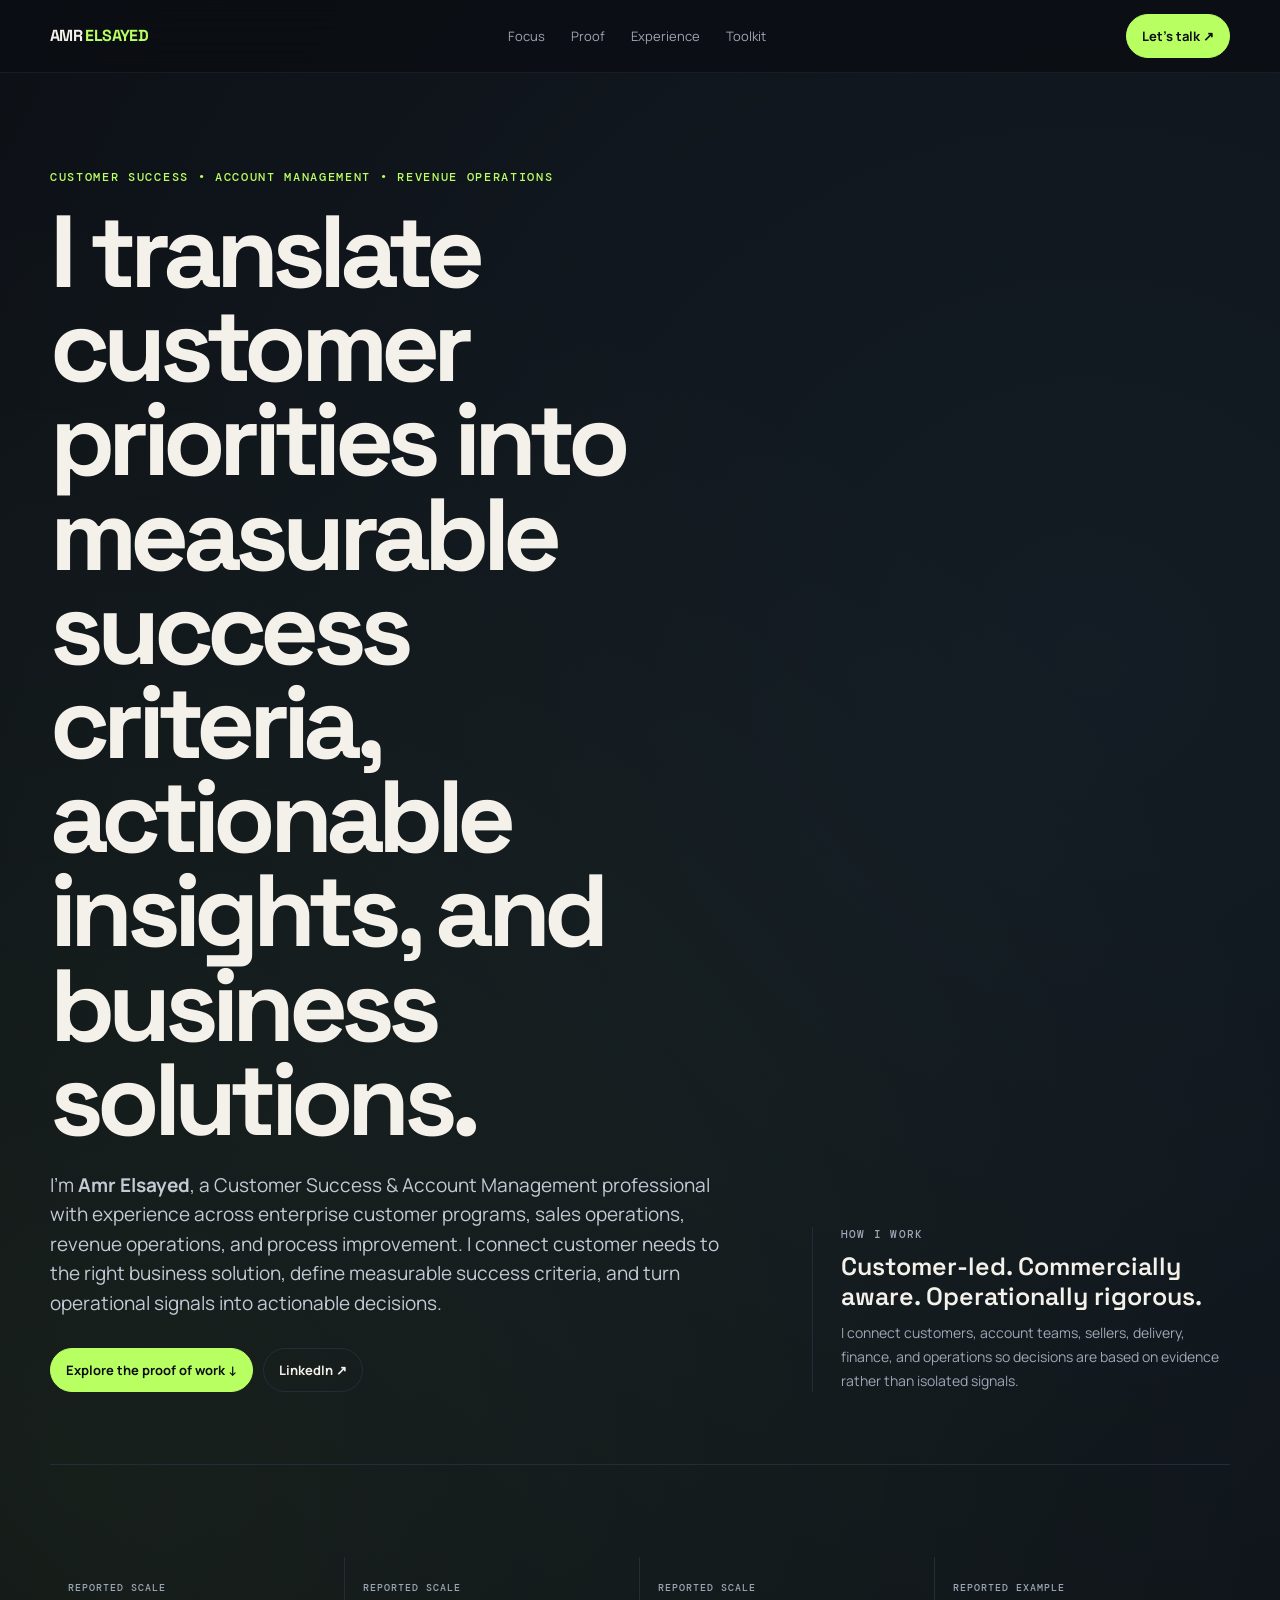
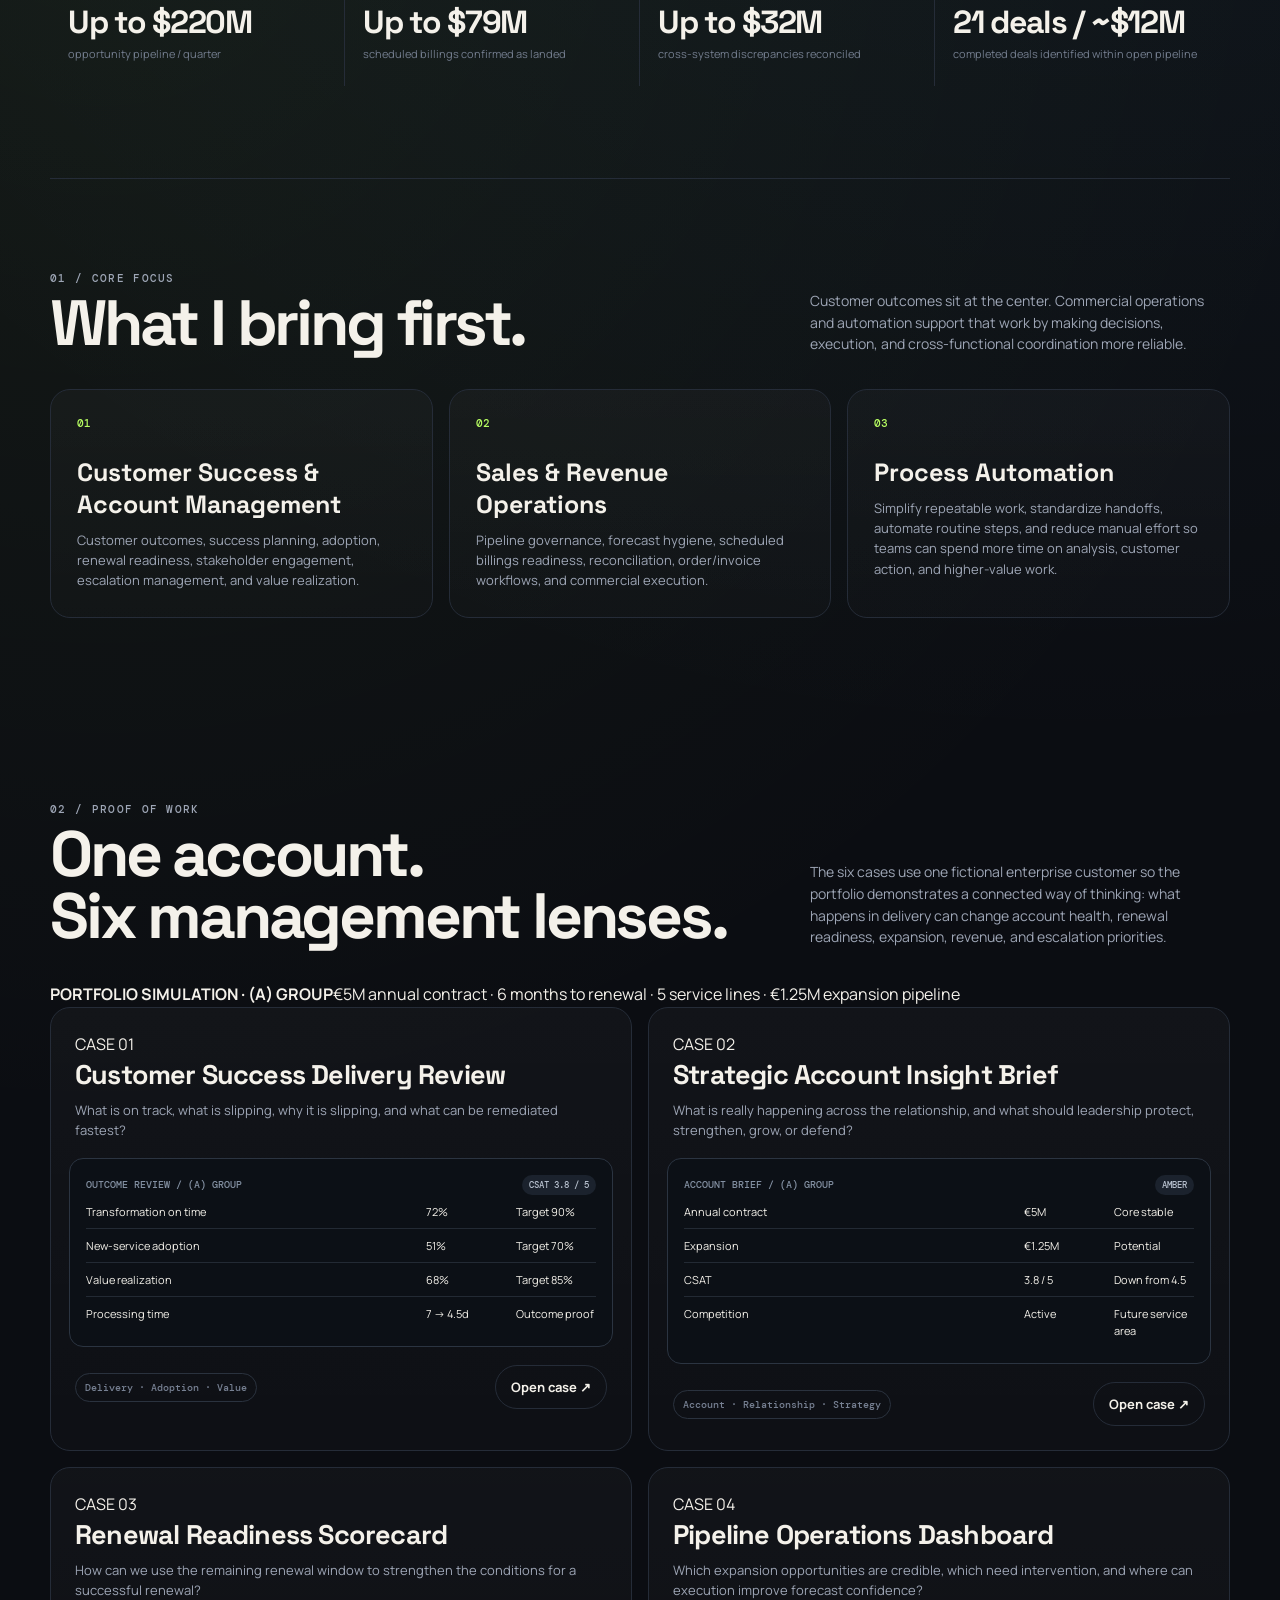
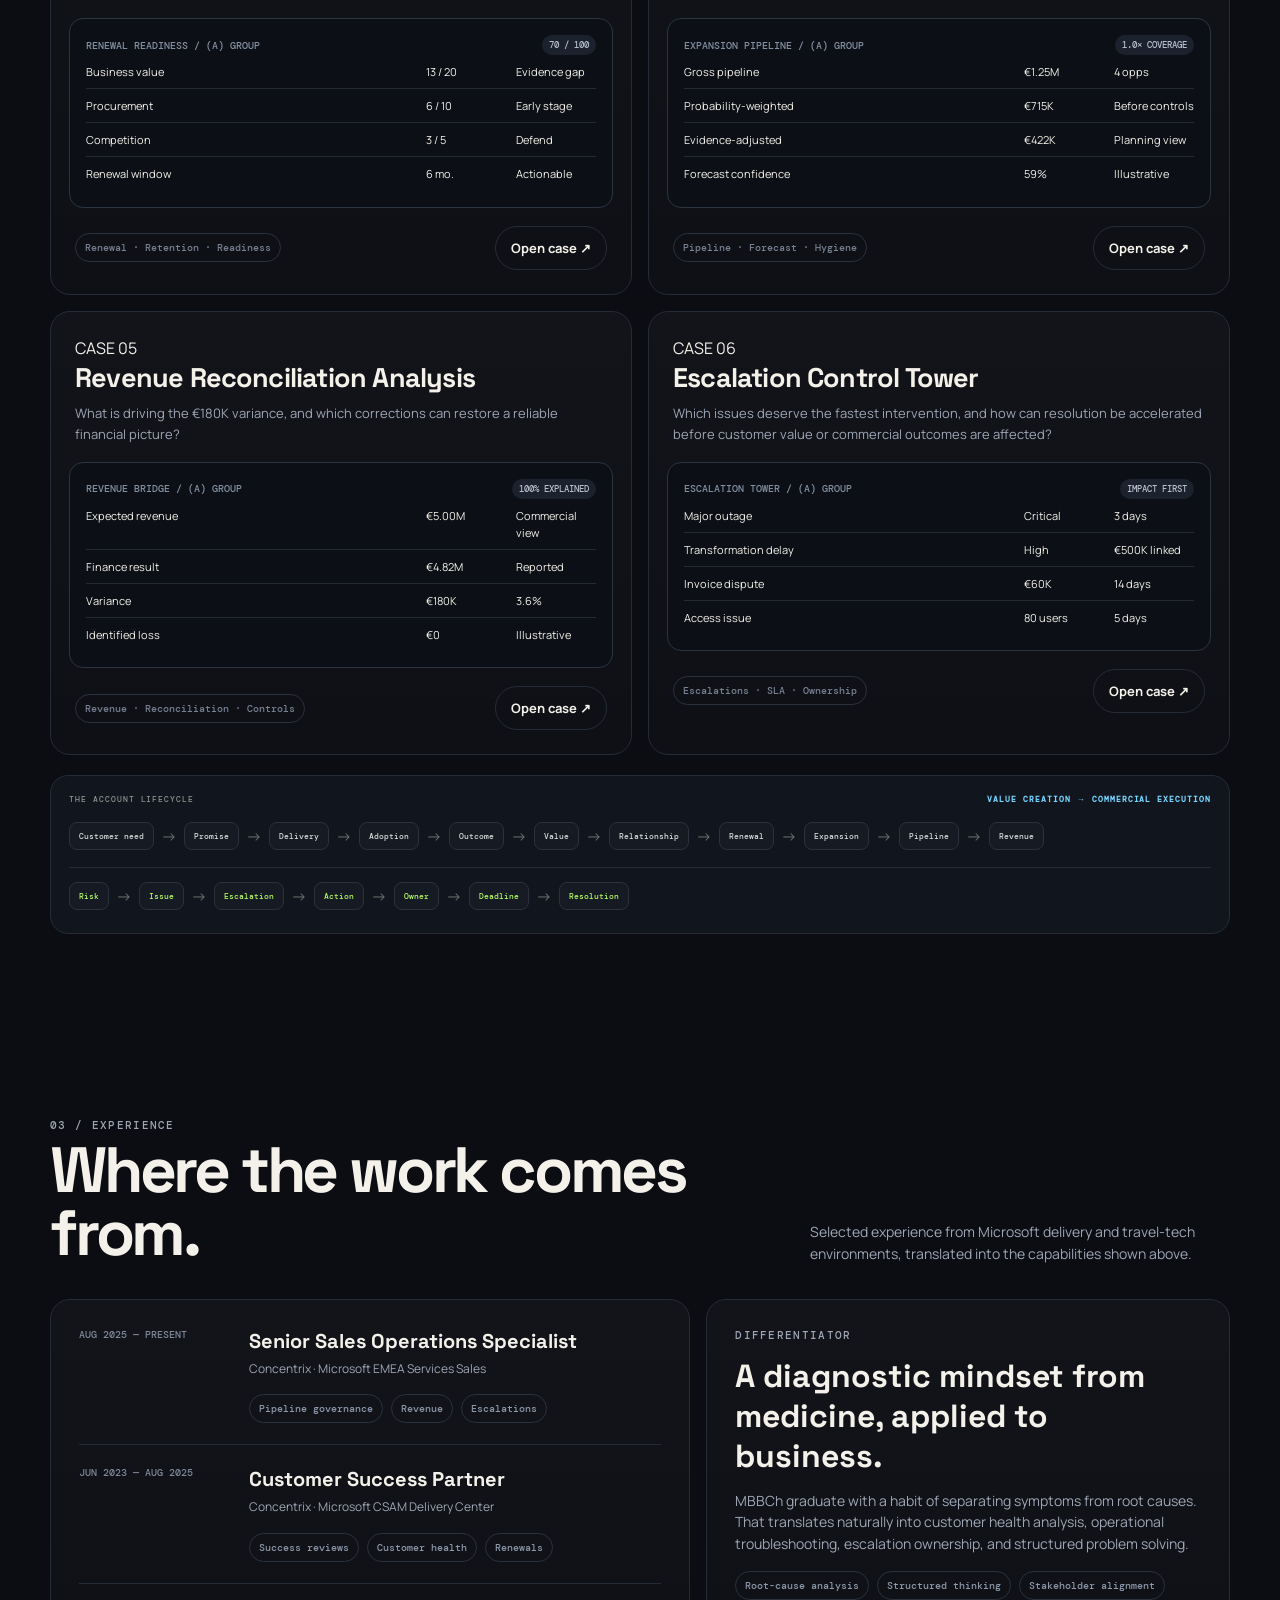
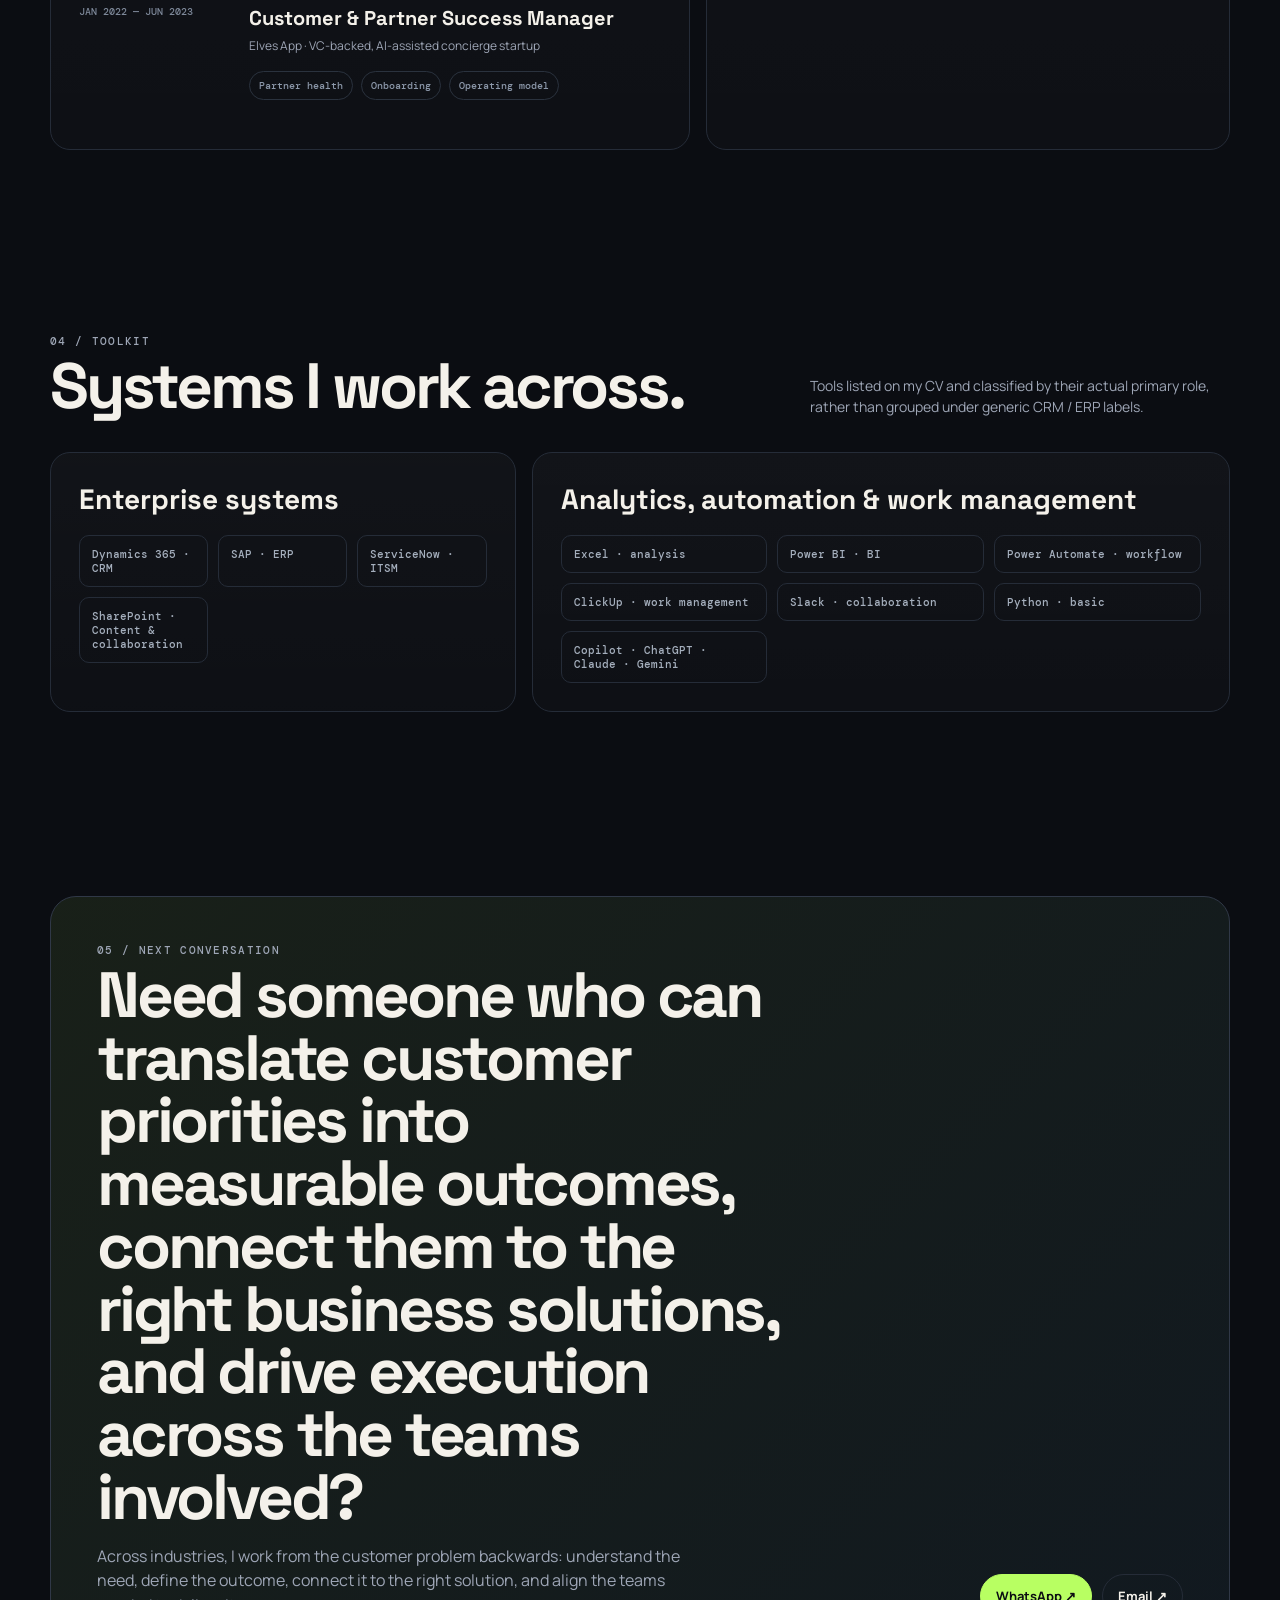
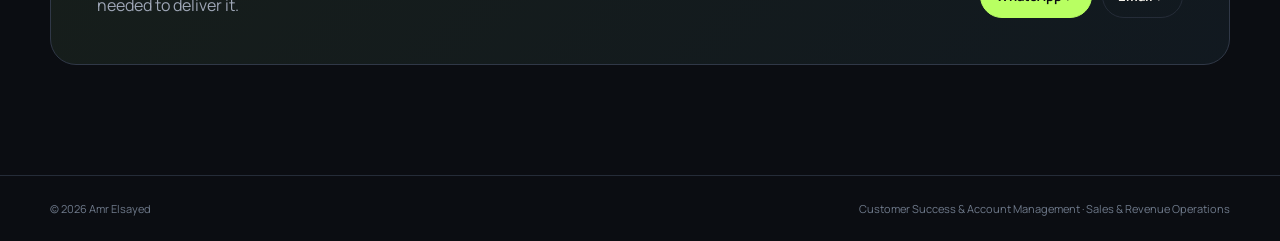
==== index.html @ ef0a161c "Refine portfolio positioning and closing copy" ====
<!doctype html>
<html lang="en">
<head>
<meta charset="utf-8">
<meta name="viewport" content="width=device-width,initial-scale=1">
<title>Amr Elsayed | Customer Success & Account Management</title>
<meta name="description" content="Amr Elsayed portfolio: Customer Success & Account Management, Sales & Revenue Operations, and Process Automation.">
<meta name="theme-color" content="#0b0d12">
<link rel="icon" href="data:image/svg+xml,%3Csvg xmlns='http://www.w3.org/2000/svg' viewBox='0 0 64 64'%3E%3Crect width='64' height='64' rx='16' fill='%230b0d12'/%3E%3Cpath d='M18 45V19h7l7 10 7-10h7v26h-7V30l-7 10-7-10v15z' fill='%23f4f1ea'/%3E%3C/svg%3E">
<link rel="preconnect" href="https://fonts.googleapis.com">
<link rel="preconnect" href="https://fonts.gstatic.com" crossorigin>
<link href="https://fonts.googleapis.com/css2?family=DM+Mono:wght@400;500&family=Manrope:wght@400;500;600;700;800&family=Space+Grotesk:wght@500;600;700&display=swap" rel="stylesheet">
<style>
:root{--bg:#0b0d12;--panel:#11151d;--panel2:#151a23;--ink:#f4f1ea;--muted:#9ea6b6;--line:#252c38;--accent:#b8ff62;--accent2:#75d6ff;--warm:#ffd18a;--max:1180px}
*{box-sizing:border-box}
html{scroll-behavior:smooth}
body{margin:0;background:radial-gradient(circle at 85% 10%,rgba(117,214,255,.08),transparent 28%),radial-gradient(circle at 8% 22%,rgba(184,255,98,.06),transparent 24%),var(--bg);color:var(--ink);font-family:Manrope,Arial,sans-serif;line-height:1.55}
a{color:inherit;text-decoration:none}
.container{width:min(calc(100% - 40px),var(--max));margin:auto}
.nav{position:sticky;top:0;z-index:50;background:rgba(11,13,18,.78);backdrop-filter:blur(18px);border-bottom:1px solid rgba(255,255,255,.06)}
.navin{height:72px;display:flex;align-items:center;justify-content:space-between}
.brand{font-family:"Space Grotesk";font-weight:700;letter-spacing:-.04em}
.brand span{color:var(--accent)}
.navlinks{display:flex;gap:26px;font-size:13px;color:var(--muted)}
.navlinks a:hover{color:var(--ink)}
.btn{display:inline-flex;align-items:center;gap:8px;border:1px solid var(--line);padding:11px 15px;border-radius:999px;font-size:13px;font-weight:700;transition:.2s}
.btn:hover{transform:translateY(-1px);border-color:#3c4656}
.btn.primary{background:var(--accent);color:#0b0d12;border-color:var(--accent)}
.hero{padding:96px 0 72px;display:grid;grid-template-columns:1.25fr .75fr;gap:64px;align-items:end}
.kicker{font:500 12px "DM Mono";text-transform:uppercase;letter-spacing:.14em;color:var(--accent);margin-bottom:20px}
h1{font:700 clamp(56px,8vw,104px)/.92 "Space Grotesk";letter-spacing:-.065em;margin:0 0 24px;max-width:880px}
.hero p{font-size:19px;color:#c4cad5;max-width:770px;margin:0 0 30px}
.hero-side{border-left:1px solid var(--line);padding-left:28px}
.hero-side .mini{font:500 11px "DM Mono";color:var(--muted);text-transform:uppercase;letter-spacing:.12em}
.hero-side h3{font:600 25px/1.2 "Space Grotesk";margin:10px 0 10px}
.hero-side p{font-size:14px;line-height:1.7;color:var(--muted);margin:0}
.actions{display:flex;gap:10px;flex-wrap:wrap}
.metrics{display:grid;grid-template-columns:repeat(4,1fr);border-top:1px solid var(--line);border-bottom:1px solid var(--line)}
.metric{padding:24px 18px;border-right:1px solid var(--line)}
.metric:last-child{border-right:0}
.metric .label{font:500 10px "DM Mono";color:var(--muted);text-transform:uppercase;letter-spacing:.1em}
.metric .value{font:700 32px "Space Grotesk";margin:8px 0 3px;letter-spacing:-.04em}
.metric .note{font-size:11px;color:#737d8e}
section{padding:92px 0}
.section-head{display:flex;justify-content:space-between;gap:30px;align-items:end;margin-bottom:34px}
.eyebrow{font:500 11px "DM Mono";text-transform:uppercase;letter-spacing:.12em;color:var(--muted)}
h2{font:700 clamp(38px,5vw,64px)/.98 "Space Grotesk";letter-spacing:-.05em;margin:7px 0 0}
.section-copy{max-width:420px;color:var(--muted);font-size:14px}
.focus{display:grid;grid-template-columns:repeat(3,1fr);gap:16px}
.focus-card,.work-card,.experience-card,.about-card{background:linear-gradient(180deg,rgba(255,255,255,.028),rgba(255,255,255,.012));border:1px solid var(--line);border-radius:20px}
.focus-card{padding:26px;min-height:220px}
.num{font:500 11px "DM Mono";color:var(--accent)}
.focus-card h3{font:700 25px "Space Grotesk";margin:26px 0 10px}
.focus-card p{font-size:13px;color:var(--muted);margin:0}
.focus-card strong{color:var(--ink)}
.work-grid{display:grid;grid-template-columns:repeat(2,1fr);gap:16px}
.work-card{padding:0;overflow:hidden}
.work-top{padding:24px 24px 18px;display:flex;justify-content:space-between;gap:20px}
.sample{font:500 10px "DM Mono";padding:7px 8px;border:1px solid rgba(184,255,98,.34);color:var(--accent);border-radius:999px;white-space:nowrap}
.work-card h3{font:700 27px "Space Grotesk";margin:0 0 8px;letter-spacing:-.03em}
.work-card p{font-size:13px;color:var(--muted);margin:0}
.mock{margin:0 18px 18px;border:1px solid #2b3441;border-radius:14px;background:#0c1016;padding:16px;min-height:175px}
.mockhead{display:flex;justify-content:space-between;align-items:center;font:500 10px "DM Mono";color:#8390a2;text-transform:uppercase}
.bars{display:flex;align-items:end;height:85px;gap:7px;margin-top:18px}
.bar{flex:1;background:linear-gradient(180deg,var(--accent2),rgba(117,214,255,.15));border-radius:4px 4px 0 0}
.row{display:grid;grid-template-columns:1fr 80px 80px;gap:10px;padding:8px 0;border-bottom:1px solid #232a34;font-size:11px}
.row:last-child{border-bottom:0}
.pill{display:inline-flex;padding:4px 7px;border-radius:999px;background:#1b222d;color:#b7c0ce;font:500 9px "DM Mono"}
.health{display:grid;grid-template-columns:1fr 1fr;gap:12px;margin-top:15px}
.healthbox{border:1px solid #252e39;border-radius:10px;padding:10px}
.healthbox .big{font:700 24px "Space Grotesk";margin-top:4px}
.work-foot{display:flex;justify-content:space-between;align-items:center;padding:0 24px 24px}
.work-foot .tag{font:500 10px "DM Mono";color:#778193}
.more{font-size:12px;font-weight:700;color:var(--ink)}
.experience{display:grid;grid-template-columns:1.1fr .9fr;gap:16px}
.experience-card{padding:28px}
.role{display:grid;grid-template-columns:145px 1fr;gap:25px;padding:21px 0;border-top:1px solid var(--line)}
.role:first-child{border-top:0;padding-top:0}
.date{font:500 10px "DM Mono";color:#7e899a;text-transform:uppercase}
.role h3{font:700 20px "Space Grotesk";margin:0 0 6px}
.role p{font-size:12px;color:var(--muted);margin:0}
.tags{display:flex;flex-wrap:wrap;gap:8px;margin-top:16px}
.tag{font:500 10px "DM Mono";color:#8c98aa;border:1px solid #2a323e;border-radius:999px;padding:7px 9px}
.about{display:grid;grid-template-columns:.8fr 1.2fr;gap:16px}
.about-card{padding:28px}
.about-card h3{font:700 28px "Space Grotesk";margin:0 0 13px}
.about-card p{font-size:14px;color:var(--muted);margin:0}
.stack{display:grid;grid-template-columns:repeat(3,1fr);gap:10px;margin-top:18px}
.stack div{padding:11px 12px;border:1px solid var(--line);border-radius:10px;font:500 11px "DM Mono";color:#a5afbd}
.cta{padding:92px 0 110px}
.cta-box{border:1px solid #303847;border-radius:26px;padding:46px;background:linear-gradient(135deg,rgba(184,255,98,.08),rgba(117,214,255,.06));display:flex;justify-content:space-between;gap:30px;align-items:end}
.cta h2{max-width:700px}
.cta p{color:var(--muted);max-width:600px;margin:15px 0 0}
footer{border-top:1px solid var(--line);padding:24px 0;color:#6f7a8b;font-size:11px}
footer .container{display:flex;justify-content:space-between;gap:20px}
.modal{position:fixed;inset:0;background:rgba(5,7,10,.82);backdrop-filter:blur(12px);display:none;align-items:center;justify-content:center;padding:20px;z-index:100}
.modal.open{display:flex}
.modal-card{width:min(760px,100%);max-height:90vh;overflow:auto;background:#10141b;border:1px solid #303847;border-radius:24px;padding:28px}
.modal-close{float:right;border:0;background:transparent;color:var(--muted);font-size:24px;cursor:pointer}
.modal h3{font:700 34px "Space Grotesk";margin:8px 0}
.modal .muted{color:var(--muted);font-size:13px}
.modal .grid{display:grid;grid-template-columns:repeat(2,1fr);gap:12px;margin-top:20px}
.modal .box{border:1px solid var(--line);border-radius:12px;padding:14px}
@media(max-width:900px){.hero,.experience,.about{grid-template-columns:1fr}.hero{padding-top:70px}.metrics{grid-template-columns:repeat(2,1fr)}.metric:nth-child(2){border-right:0}.focus{grid-template-columns:1fr}.work-grid{grid-template-columns:1fr}.navlinks{display:none}.cta-box,.section-head{display:block}.section-copy{margin-top:14px}.role{grid-template-columns:1fr}.stack{grid-template-columns:repeat(2,1fr)}}
@media(max-width:560px){.container{width:min(calc(100% - 28px),var(--max))}h1{font-size:54px}.metrics{grid-template-columns:1fr}.metric{border-right:0;border-bottom:1px solid var(--line)}.metric:last-child{border-bottom:0}.stack{grid-template-columns:1fr}section{padding:72px 0}.hero-side{border-left:0;border-top:1px solid var(--line);padding:24px 0 0}}
.account-context{margin:0 0 22px;background:#111315;color:#fff;border:1px solid #262a2d;border-radius:22px;padding:20px}.context-head{display:flex;justify-content:space-between;font:500 9px "DM Mono";letter-spacing:.12em;color:#8e9491;border-bottom:1px solid rgba(255,255,255,.1);padding-bottom:12px}.context-head b{color:#b8ff62}.context-grid{display:grid;grid-template-columns:repeat(4,1fr)}.context-grid>div{padding:14px 12px;border-right:1px solid rgba(255,255,255,.09)}.context-grid>div:nth-child(4){border-right:0}.context-grid span{display:block;font:500 8px "DM Mono";color:#7d837f;text-transform:uppercase}.context-grid strong{display:block;margin-top:6px;font:700 18px "Space Grotesk"}.context-wide{grid-column:1/-1;border-top:1px solid rgba(255,255,255,.09);border-right:0!important}.context-wide strong{font:500 10px "DM Mono";line-height:1.55;color:#c1c7c3}.lens-strip{display:grid;grid-template-columns:repeat(3,1fr);gap:8px;margin:0 0 16px}.lens-strip div{border:1px solid #252c38;padding:13px;border-radius:12px;background:#11151d}.lens-strip span{display:block;font:500 8px "DM Mono";color:#b8ff62}.lens-strip strong{display:block;margin-top:5px;font:600 13px "Space Grotesk";line-height:1.2}.operating-model{margin-top:20px;border:1px solid #252c38;border-radius:18px;background:#11151d;padding:18px;color:#fff}.operating-head{display:flex;justify-content:space-between;gap:20px;font:500 8px "DM Mono";color:#8e9491;letter-spacing:.12em}.operating-head b{color:#75d6ff}.chain,.control-chain{display:flex;align-items:center;gap:7px;overflow:auto;padding:18px 0 5px}.chain span,.control-chain span{border:1px solid #2a323e;background:#151a23;padding:8px 9px;border-radius:8px;white-space:nowrap;font:500 8px "DM Mono";color:#d9dedd}.chain i,.control-chain i{font-style:normal;color:#68716e}.control-chain{border-top:1px solid #252c38;margin-top:12px;padding-top:14px}.control-chain span{color:#b8ff62}@media(max-width:900px){.context-grid{grid-template-columns:repeat(2,1fr)}.context-grid>div:nth-child(2){border-right:0}.lens-strip{grid-template-columns:1fr}.operating-head{display:block}.operating-head b{display:block;margin-top:6px}}@media(max-width:560px){.context-grid{grid-template-columns:1fr}.context-grid>div{border-right:0!important;border-top:1px solid rgba(255,255,255,.09)}.context-grid>div:first-child{border-top:0}}</style>
</head>
<body>
<header class="nav"><div class="container navin">
<a class="brand" href="#top">AMR <span>ELSAYED</span></a>
<nav class="navlinks"><a href="#focus">Focus</a><a href="#work">Proof</a><a href="#experience">Experience</a><a href="#toolkit">Toolkit</a></nav>
<a class="btn primary" href="#contact">Let's talk ↗</a>
</div></header>

<main id="top">
<section class="container hero">
<div>
<div class="kicker">Customer Success • Account Management • Revenue Operations</div>
<h1>I translate customer priorities into measurable success criteria, actionable insights, and business solutions.</h1>
<p>I'm <strong>Amr Elsayed</strong>, a Customer Success & Account Management professional with experience across enterprise customer programs, sales operations, revenue operations, and process improvement. I connect customer needs to the right business solution, define measurable success criteria, and turn operational signals into actionable decisions.</p>
<div class="actions"><a class="btn primary" href="#work">Explore the proof of work ↓</a><a class="btn" href="https://www.linkedin.com/in/amrhelsayed" target="_blank" rel="noreferrer">LinkedIn ↗</a></div>
</div>
<aside class="hero-side"><div class="mini">How I work</div><h3>Customer-led. Commercially aware. Operationally rigorous.</h3><p>I connect customers, account teams, sellers, delivery, finance, and operations so decisions are based on evidence rather than isolated signals.</p></aside>
</section>

<section class="container metrics" aria-label="Reported experience scale">
<div class="metric"><div class="label">Reported scale</div><div class="value">Up to $220M</div><div class="note">opportunity pipeline / quarter</div></div>
<div class="metric"><div class="label">Reported scale</div><div class="value">Up to $79M</div><div class="note">scheduled billings confirmed as landed</div></div>
<div class="metric"><div class="label">Reported scale</div><div class="value">Up to $32M</div><div class="note">cross-system discrepancies reconciled</div></div>
<div class="metric"><div class="label">Reported example</div><div class="value">21 deals / ~$12M</div><div class="note">completed deals identified within open pipeline</div></div>
</section>

<section id="focus" class="container">
<div class="section-head"><div><div class="eyebrow">01 / Core focus</div><h2>What I bring first.</h2></div><div class="section-copy">Customer outcomes sit at the center. Commercial operations and automation support that work by making decisions, execution, and cross-functional coordination more reliable.</div></div>
<div class="focus">
<article class="focus-card"><div class="num">01</div><h3>Customer Success & Account Management</h3><p>Customer outcomes, success planning, adoption, renewal readiness, stakeholder engagement, escalation management, and value realization.</p></article>
<article class="focus-card"><div class="num">02</div><h3>Sales & Revenue Operations</h3><p>Pipeline governance, forecast hygiene, scheduled billings readiness, reconciliation, order/invoice workflows, and commercial execution.</p></article>
<article class="focus-card"><div class="num">03</div><h3>Process Automation</h3><p>Simplify repeatable work, standardize handoffs, automate routine steps, and reduce manual effort so teams can spend more time on analysis, customer action, and higher-value work.</p></article>
</div>
</section>

<section id="work" class="container">
<div class="section-head"><div><div class="eyebrow">02 / Proof of work</div><h2>One account.<br>Six management lenses.</h2></div><div class="section-copy">The six cases use one fictional enterprise customer so the portfolio demonstrates a connected way of thinking: what happens in delivery can change account health, renewal readiness, expansion, revenue, and escalation priorities.</div></div>
<div class="simulation"><strong>PORTFOLIO SIMULATION · (A) GROUP</strong><span>€5M annual contract · 6 months to renewal · 5 service lines · €1.25M expansion pipeline</span></div>
<div class="work-grid">
<article class="work-card"><div class="work-top"><div><div class="case-no">CASE 01</div><h3>Customer Success Delivery Review</h3><p>What is on track, what is slipping, why it is slipping, and what can be remediated fastest?</p></div></div><div class="mock"><div class="mockhead"><span>Outcome review / (A) Group</span><span class="pill">CSAT 3.8 / 5</span></div><div class="row"><span>Transformation on time</span><span>72%</span><span>Target 90%</span></div><div class="row"><span>New-service adoption</span><span>51%</span><span>Target 70%</span></div><div class="row"><span>Value realization</span><span>68%</span><span>Target 85%</span></div><div class="row"><span>Processing time</span><span>7 → 4.5d</span><span>Outcome proof</span></div></div><div class="work-foot"><span class="tag">Delivery · Adoption · Value</span><a class="btn" href="proof/customer-success-review.html">Open case ↗</a></div></article><article class="work-card"><div class="work-top"><div><div class="case-no">CASE 02</div><h3>Strategic Account Insight Brief</h3><p>What is really happening across the relationship, and what should leadership protect, strengthen, grow, or defend?</p></div></div><div class="mock"><div class="mockhead"><span>Account brief / (A) Group</span><span class="pill">AMBER</span></div><div class="row"><span>Annual contract</span><span>€5M</span><span>Core stable</span></div><div class="row"><span>Expansion</span><span>€1.25M</span><span>Potential</span></div><div class="row"><span>CSAT</span><span>3.8 / 5</span><span>Down from 4.5</span></div><div class="row"><span>Competition</span><span>Active</span><span>Future service area</span></div></div><div class="work-foot"><span class="tag">Account · Relationship · Strategy</span><a class="btn" href="proof/account-insight.html">Open case ↗</a></div></article><article class="work-card"><div class="work-top"><div><div class="case-no">CASE 03</div><h3>Renewal Readiness Scorecard</h3><p>How can we use the remaining renewal window to strengthen the conditions for a successful renewal?</p></div></div><div class="mock"><div class="mockhead"><span>Renewal readiness / (A) Group</span><span class="pill">70 / 100</span></div><div class="row"><span>Business value</span><span>13 / 20</span><span>Evidence gap</span></div><div class="row"><span>Procurement</span><span>6 / 10</span><span>Early stage</span></div><div class="row"><span>Competition</span><span>3 / 5</span><span>Defend</span></div><div class="row"><span>Renewal window</span><span>6 mo.</span><span>Actionable</span></div></div><div class="work-foot"><span class="tag">Renewal · Retention · Readiness</span><a class="btn" href="proof/renewal-readiness.html">Open case ↗</a></div></article><article class="work-card"><div class="work-top"><div><div class="case-no">CASE 04</div><h3>Pipeline Operations Dashboard</h3><p>Which expansion opportunities are credible, which need intervention, and where can execution improve forecast confidence?</p></div></div><div class="mock"><div class="mockhead"><span>Expansion pipeline / (A) Group</span><span class="pill">1.0× COVERAGE</span></div><div class="row"><span>Gross pipeline</span><span>€1.25M</span><span>4 opps</span></div><div class="row"><span>Probability-weighted</span><span>€715K</span><span>Before controls</span></div><div class="row"><span>Evidence-adjusted</span><span>€422K</span><span>Planning view</span></div><div class="row"><span>Forecast confidence</span><span>59%</span><span>Illustrative</span></div></div><div class="work-foot"><span class="tag">Pipeline · Forecast · Hygiene</span><a class="btn" href="proof/pipeline-operations.html">Open case ↗</a></div></article><article class="work-card"><div class="work-top"><div><div class="case-no">CASE 05</div><h3>Revenue Reconciliation Analysis</h3><p>What is driving the €180K variance, and which corrections can restore a reliable financial picture?</p></div></div><div class="mock"><div class="mockhead"><span>Revenue bridge / (A) Group</span><span class="pill">100% EXPLAINED</span></div><div class="row"><span>Expected revenue</span><span>€5.00M</span><span>Commercial view</span></div><div class="row"><span>Finance result</span><span>€4.82M</span><span>Reported</span></div><div class="row"><span>Variance</span><span>€180K</span><span>3.6%</span></div><div class="row"><span>Identified loss</span><span>€0</span><span>Illustrative</span></div></div><div class="work-foot"><span class="tag">Revenue · Reconciliation · Controls</span><a class="btn" href="proof/revenue-reconciliation.html">Open case ↗</a></div></article><article class="work-card"><div class="work-top"><div><div class="case-no">CASE 06</div><h3>Escalation Control Tower</h3><p>Which issues deserve the fastest intervention, and how can resolution be accelerated before customer value or commercial outcomes are affected?</p></div></div><div class="mock"><div class="mockhead"><span>Escalation tower / (A) Group</span><span class="pill">IMPACT FIRST</span></div><div class="row"><span>Major outage</span><span>Critical</span><span>3 days</span></div><div class="row"><span>Transformation delay</span><span>High</span><span>€500K linked</span></div><div class="row"><span>Invoice dispute</span><span>€60K</span><span>14 days</span></div><div class="row"><span>Access issue</span><span>80 users</span><span>5 days</span></div></div><div class="work-foot"><span class="tag">Escalations · SLA · Ownership</span><a class="btn" href="proof/escalation-control.html">Open case ↗</a></div></article>
</div>
<div class="operating-model"><div class="operating-head"><span>THE ACCOUNT LIFECYCLE</span><b>VALUE CREATION → COMMERCIAL EXECUTION</b></div><div class="chain"><span>Customer need</span><i>→</i><span>Promise</span><i>→</i><span>Delivery</span><i>→</i><span>Adoption</span><i>→</i><span>Outcome</span><i>→</i><span>Value</span><i>→</i><span>Relationship</span><i>→</i><span>Renewal</span><i>→</i><span>Expansion</span><i>→</i><span>Pipeline</span><i>→</i><span>Revenue</span></div><div class="control-chain"><span>Risk</span><i>→</i><span>Issue</span><i>→</i><span>Escalation</span><i>→</i><span>Action</span><i>→</i><span>Owner</span><i>→</i><span>Deadline</span><i>→</i><span>Resolution</span></div></div>
</section>

<section id="experience" class="container">
<div class="section-head"><div><div class="eyebrow">03 / Experience</div><h2>Where the work comes from.</h2></div><div class="section-copy">Selected experience from Microsoft delivery and travel-tech environments, translated into the capabilities shown above.</div></div>
<div class="experience">
<div class="experience-card">
<div class="role"><div class="date">Aug 2025 — Present</div><div><h3>Senior Sales Operations Specialist</h3><p>Concentrix · Microsoft EMEA Services Sales</p><div class="tags"><span class="tag">Pipeline governance</span><span class="tag">Revenue</span><span class="tag">Escalations</span></div></div></div>
<div class="role"><div class="date">Jun 2023 — Aug 2025</div><div><h3>Customer Success Partner</h3><p>Concentrix · Microsoft CSAM Delivery Center</p><div class="tags"><span class="tag">Success reviews</span><span class="tag">Customer health</span><span class="tag">Renewals</span></div></div></div>
<div class="role"><div class="date">Jan 2022 — Jun 2023</div><div><h3>Customer & Partner Success Manager</h3><p>Elves App · VC-backed, AI-assisted concierge startup</p><div class="tags"><span class="tag">Partner health</span><span class="tag">Onboarding</span><span class="tag">Operating model</span></div></div></div>
</div>
<div class="experience-card"><div class="eyebrow">Differentiator</div><h3 style="font:700 32px 'Space Grotesk';margin:14px 0">A diagnostic mindset from medicine, applied to business.</h3><p style="color:var(--muted);font-size:14px">MBBCh graduate with a habit of separating symptoms from root causes. That translates naturally into customer health analysis, operational troubleshooting, escalation ownership, and structured problem solving.</p><div class="tags"><span class="tag">Root-cause analysis</span><span class="tag">Structured thinking</span><span class="tag">Stakeholder alignment</span></div></div>
</div>
</section>

<section id="toolkit" class="container">
<div class="section-head"><div><div class="eyebrow">04 / Toolkit</div><h2>Systems I work across.</h2></div><div class="section-copy">Tools listed on my CV and classified by their actual primary role, rather than grouped under generic CRM / ERP labels.</div></div>
<div class="about">
<div class="about-card"><h3>Enterprise systems</h3><div class="stack"><div>Dynamics 365 · CRM</div><div>SAP · ERP</div><div>ServiceNow · ITSM</div><div>SharePoint · Content & collaboration</div></div></div>
<div class="about-card"><h3>Analytics, automation & work management</h3><div class="stack"><div>Excel · analysis</div><div>Power BI · BI</div><div>Power Automate · workflow</div><div>ClickUp · work management</div><div>Slack · collaboration</div><div>Python · basic</div><div>Copilot · ChatGPT · Claude · Gemini</div></div></div>
</div>
</section>

<section id="contact" class="container cta">
<div class="cta-box"><div><div class="eyebrow">05 / Next conversation</div><h2>Need someone who can translate customer priorities into measurable outcomes, connect them to the right business solutions, and drive execution across the teams involved?</h2><p>Across industries, I work from the customer problem backwards: understand the need, define the outcome, connect it to the right solution, and align the teams needed to deliver it.</p></div><div class="actions"><a class="btn primary" href="https://wa.me/201212349798?text=Hi%20Amr%2C%20I%20found%20your%20portfolio%20and%20would%20like%20to%20connect." target="_blank" rel="noreferrer">WhatsApp ↗</a><a class="btn" href="https://mail.google.com/mail/?view=cm&fs=1&to=ah.aimed11@gmail.com&su=Portfolio%20Inquiry" target="_blank" rel="noopener noreferrer">Email ↗</a></div></div>
</section>
</main>
<footer><div class="container"><span>© 2026 Amr Elsayed</span><span>Customer Success & Account Management · Sales & Revenue Operations</span></div></footer>


</body></html>
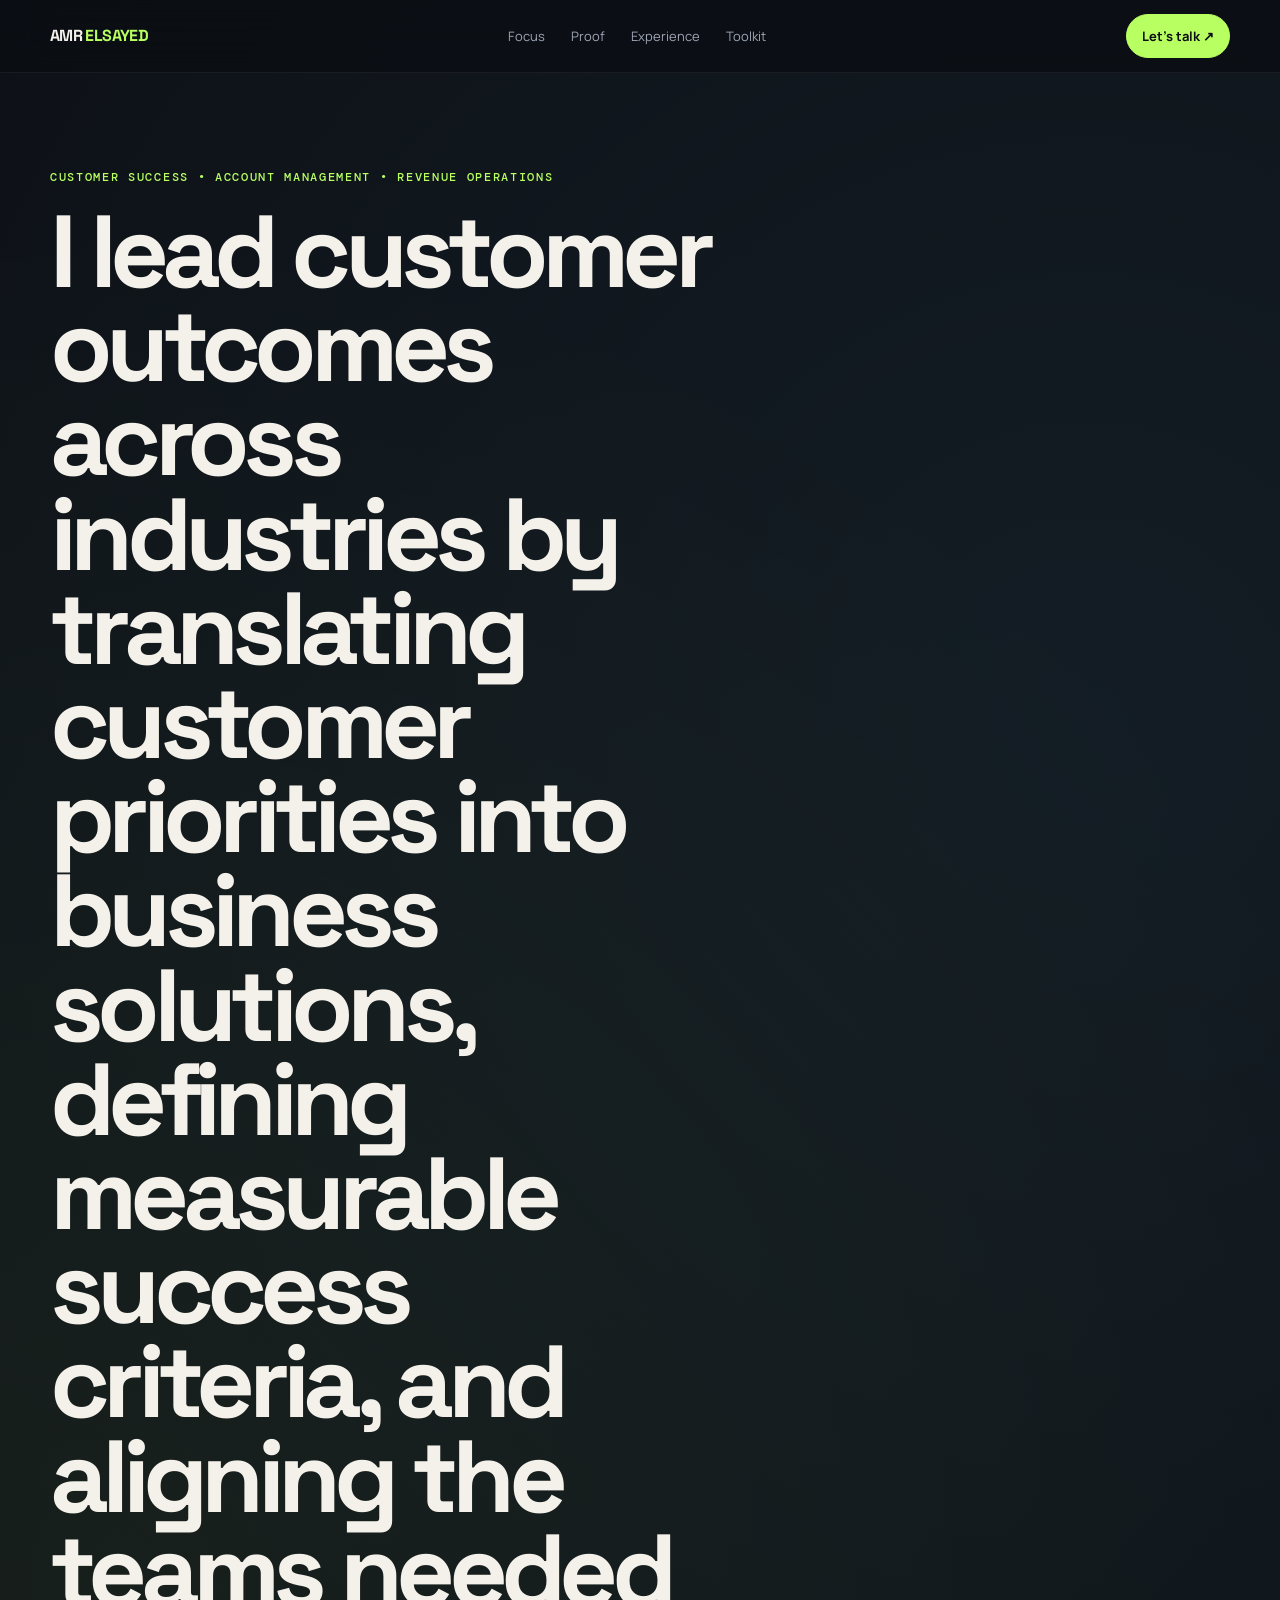
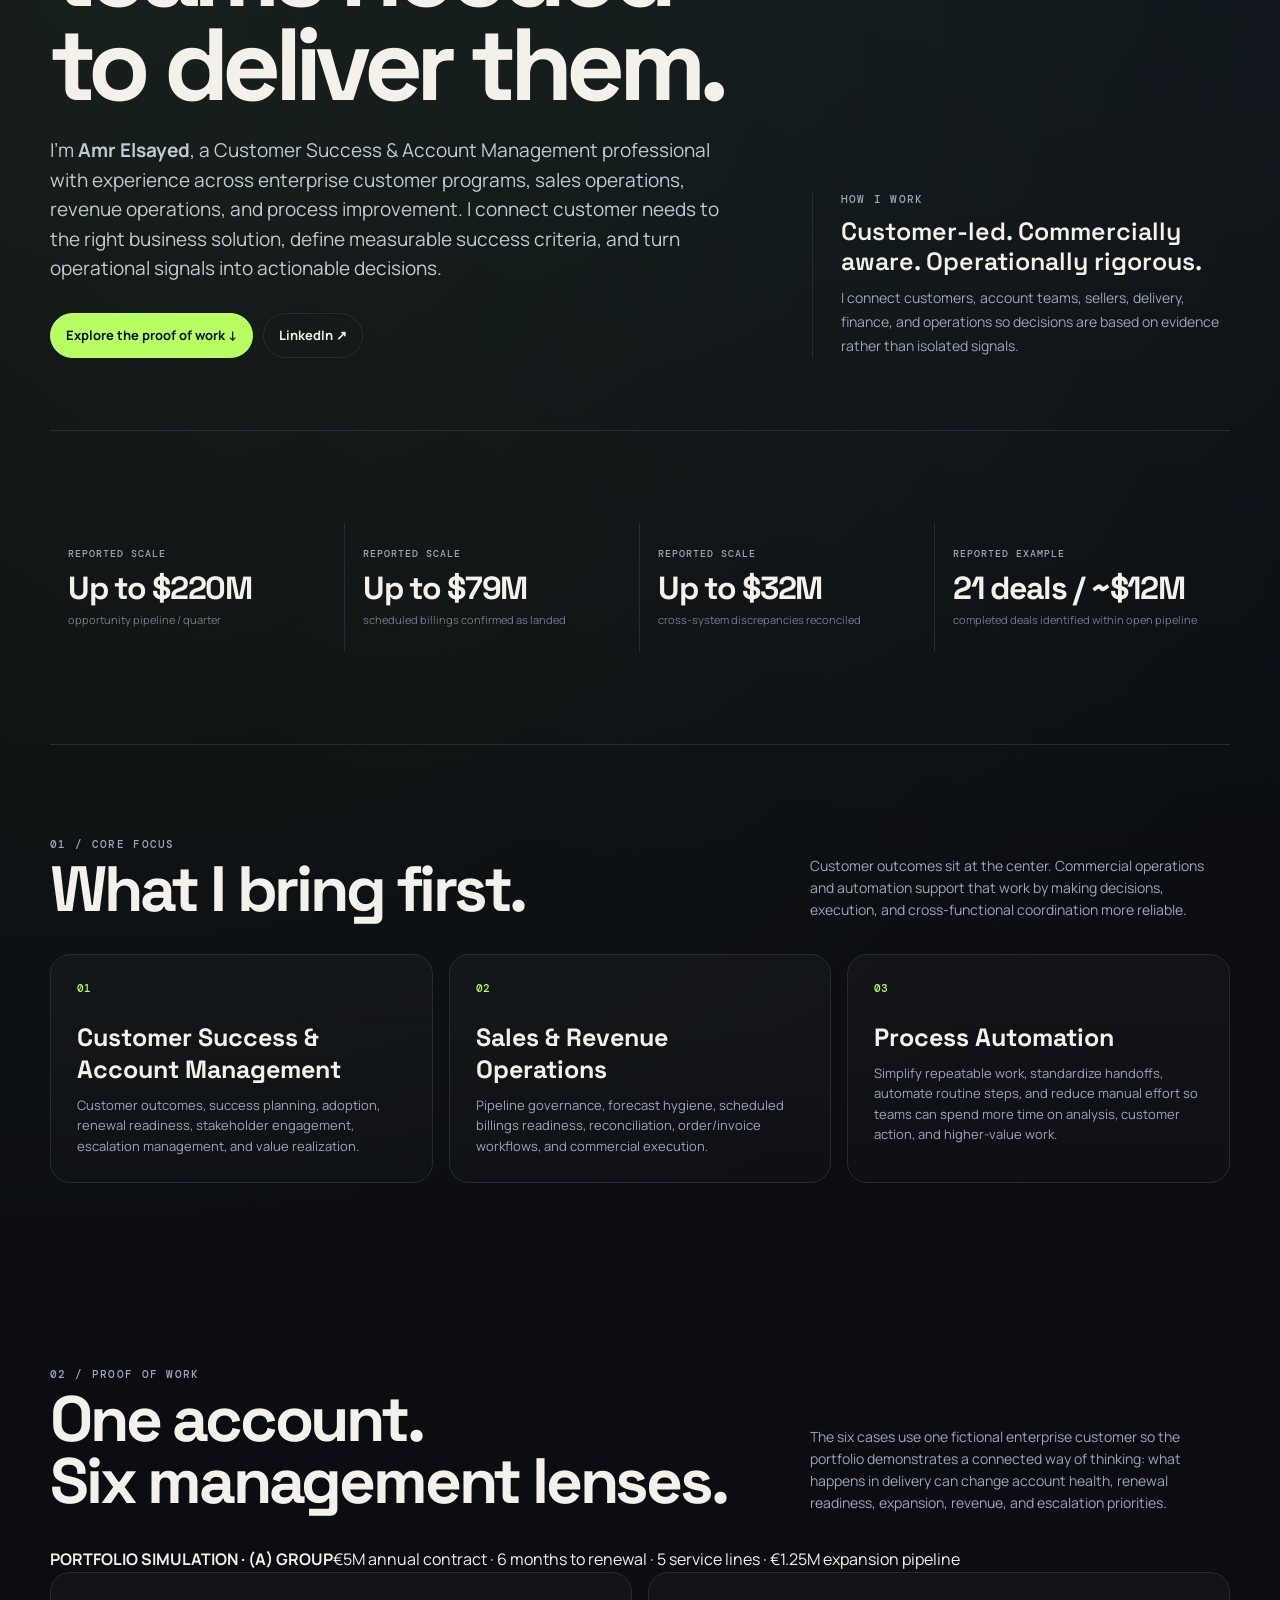
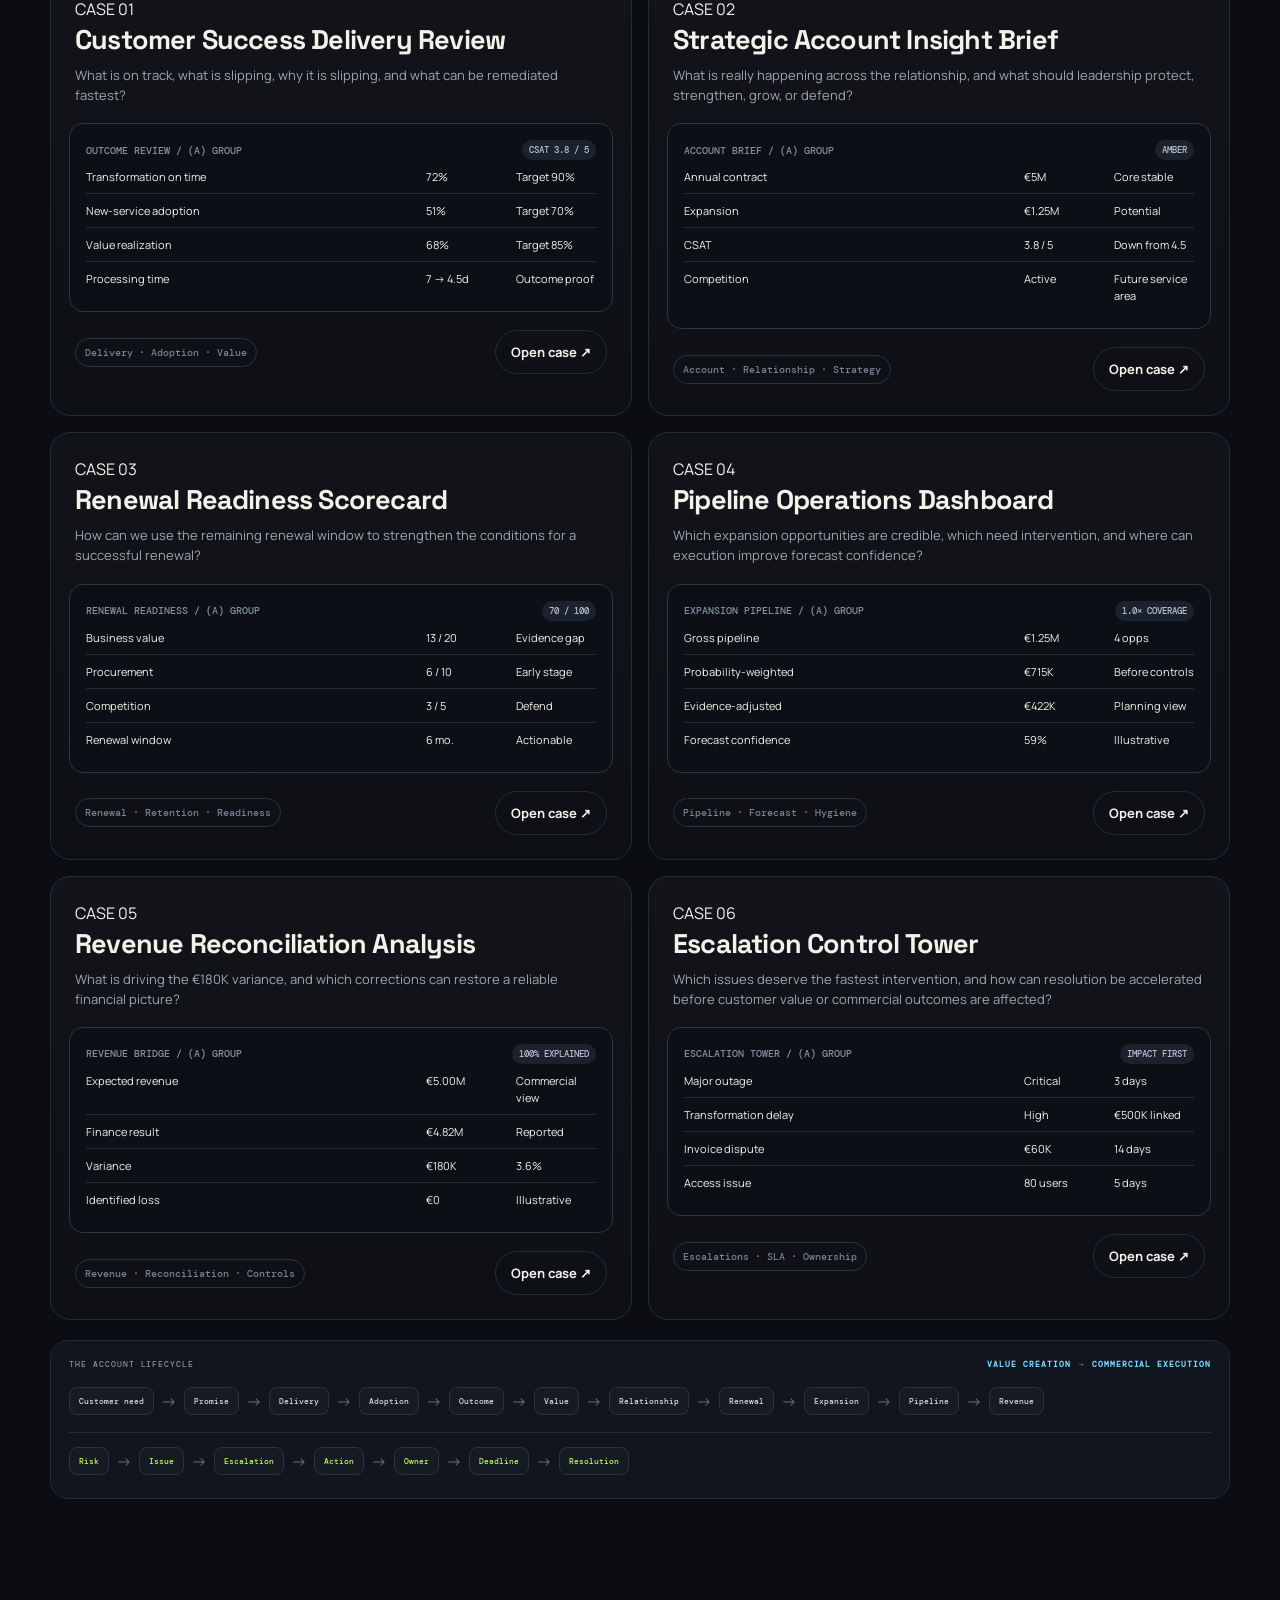
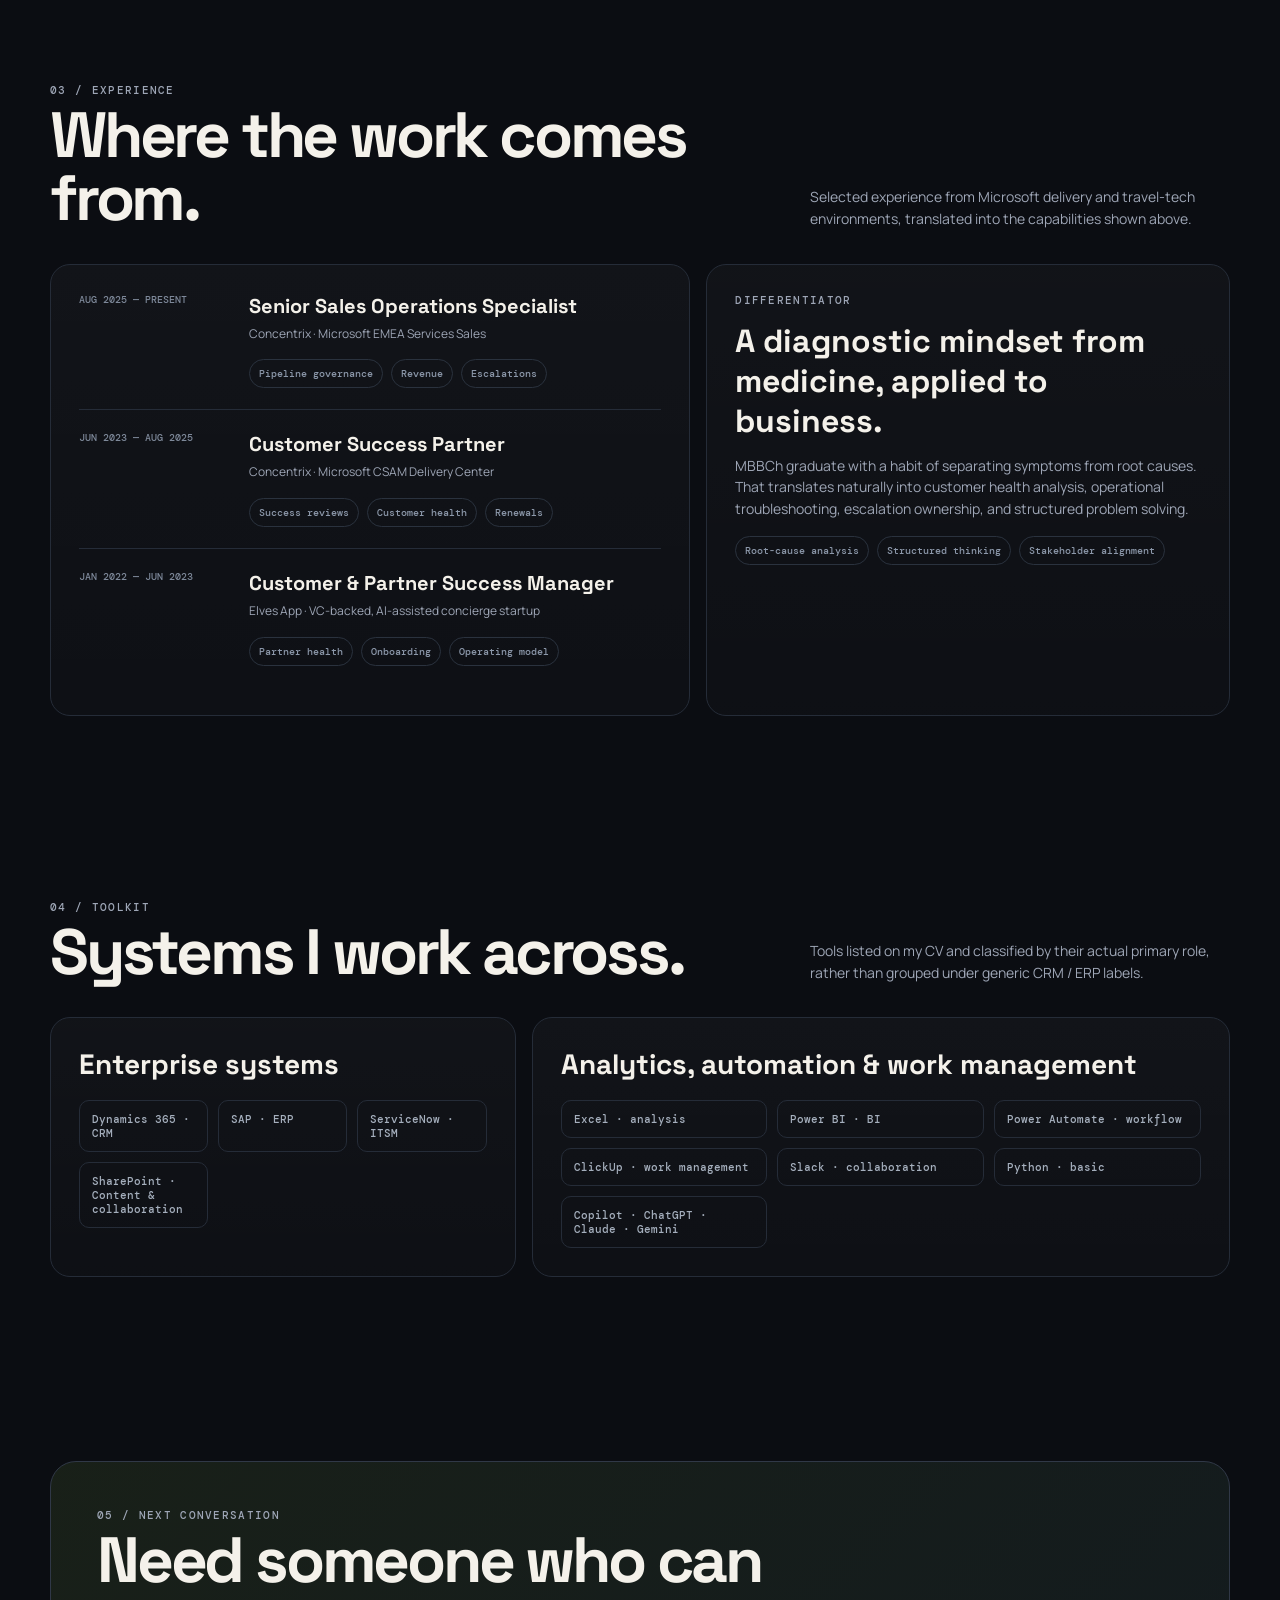
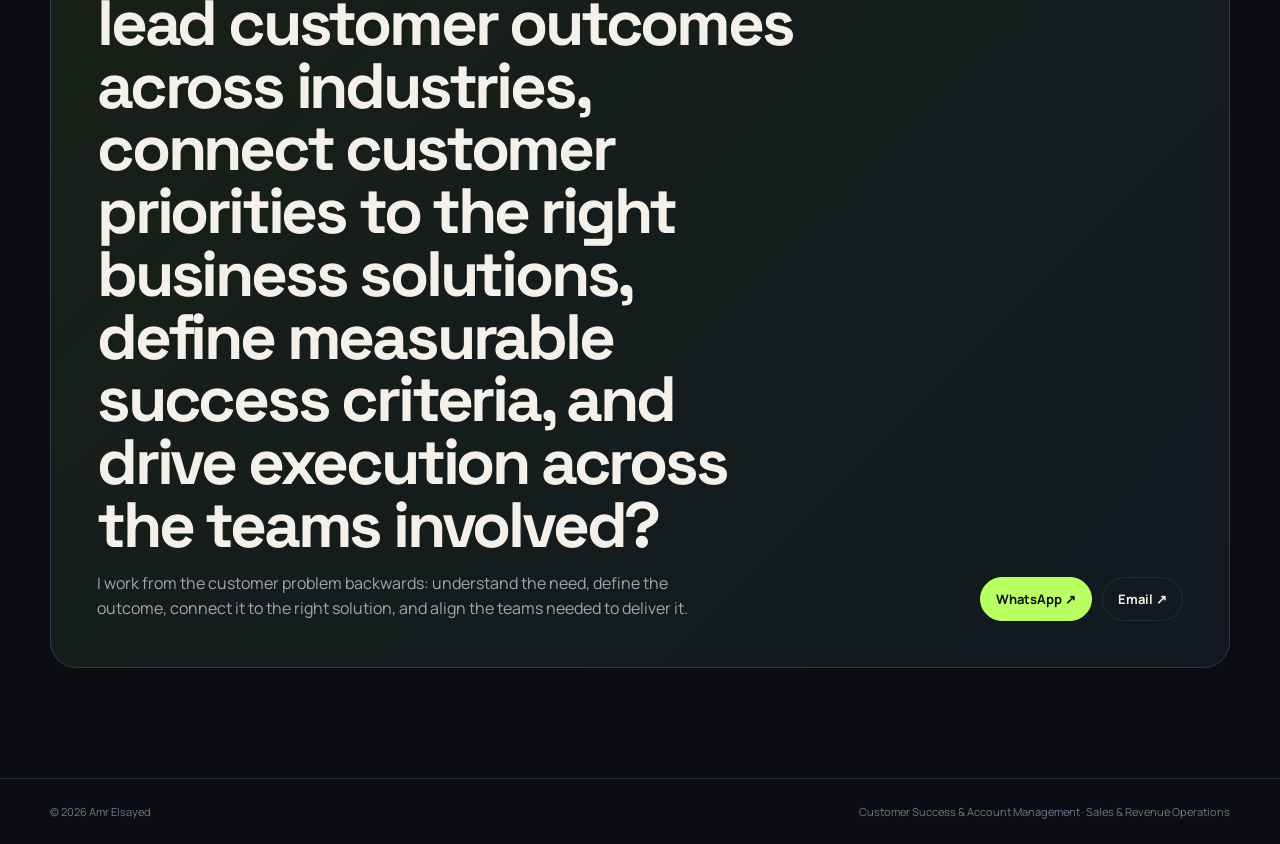
==== commit ee947c20: "Clarify customer outcome positioning" ====
--- a/index.html
+++ b/index.html
@@ -116,7 +116,7 @@
 <section class="container hero">
 <div>
 <div class="kicker">Customer Success • Account Management • Revenue Operations</div>
-<h1>I translate customer priorities into measurable success criteria, actionable insights, and business solutions.</h1>
+<h1>I lead customer outcomes across industries by translating customer priorities into business solutions, defining measurable success criteria, and aligning the teams needed to deliver them.</h1>
 <p>I'm <strong>Amr Elsayed</strong>, a Customer Success & Account Management professional with experience across enterprise customer programs, sales operations, revenue operations, and process improvement. I connect customer needs to the right business solution, define measurable success criteria, and turn operational signals into actionable decisions.</p>
 <div class="actions"><a class="btn primary" href="#work">Explore the proof of work ↓</a><a class="btn" href="https://www.linkedin.com/in/amrhelsayed" target="_blank" rel="noreferrer">LinkedIn ↗</a></div>
 </div>
@@ -169,7 +169,7 @@
 </section>
 
 <section id="contact" class="container cta">
-<div class="cta-box"><div><div class="eyebrow">05 / Next conversation</div><h2>Need someone who can translate customer priorities into measurable outcomes, connect them to the right business solutions, and drive execution across the teams involved?</h2><p>Across industries, I work from the customer problem backwards: understand the need, define the outcome, connect it to the right solution, and align the teams needed to deliver it.</p></div><div class="actions"><a class="btn primary" href="https://wa.me/201212349798?text=Hi%20Amr%2C%20I%20found%20your%20portfolio%20and%20would%20like%20to%20connect." target="_blank" rel="noreferrer">WhatsApp ↗</a><a class="btn" href="https://mail.google.com/mail/?view=cm&fs=1&to=ah.aimed11@gmail.com&su=Portfolio%20Inquiry" target="_blank" rel="noopener noreferrer">Email ↗</a></div></div>
+<div class="cta-box"><div><div class="eyebrow">05 / Next conversation</div><h2>Need someone who can lead customer outcomes across industries, connect customer priorities to the right business solutions, define measurable success criteria, and drive execution across the teams involved?</h2><p>I work from the customer problem backwards: understand the need, define the outcome, connect it to the right solution, and align the teams needed to deliver it.</p></div><div class="actions"><a class="btn primary" href="https://wa.me/201212349798?text=Hi%20Amr%2C%20I%20found%20your%20portfolio%20and%20would%20like%20to%20connect." target="_blank" rel="noreferrer">WhatsApp ↗</a><a class="btn" href="https://mail.google.com/mail/?view=cm&fs=1&to=ah.aimed11@gmail.com&su=Portfolio%20Inquiry" target="_blank" rel="noopener noreferrer">Email ↗</a></div></div>
 </section>
 </main>
 <footer><div class="container"><span>© 2026 Amr Elsayed</span><span>Customer Success & Account Management · Sales & Revenue Operations</span></div></footer>
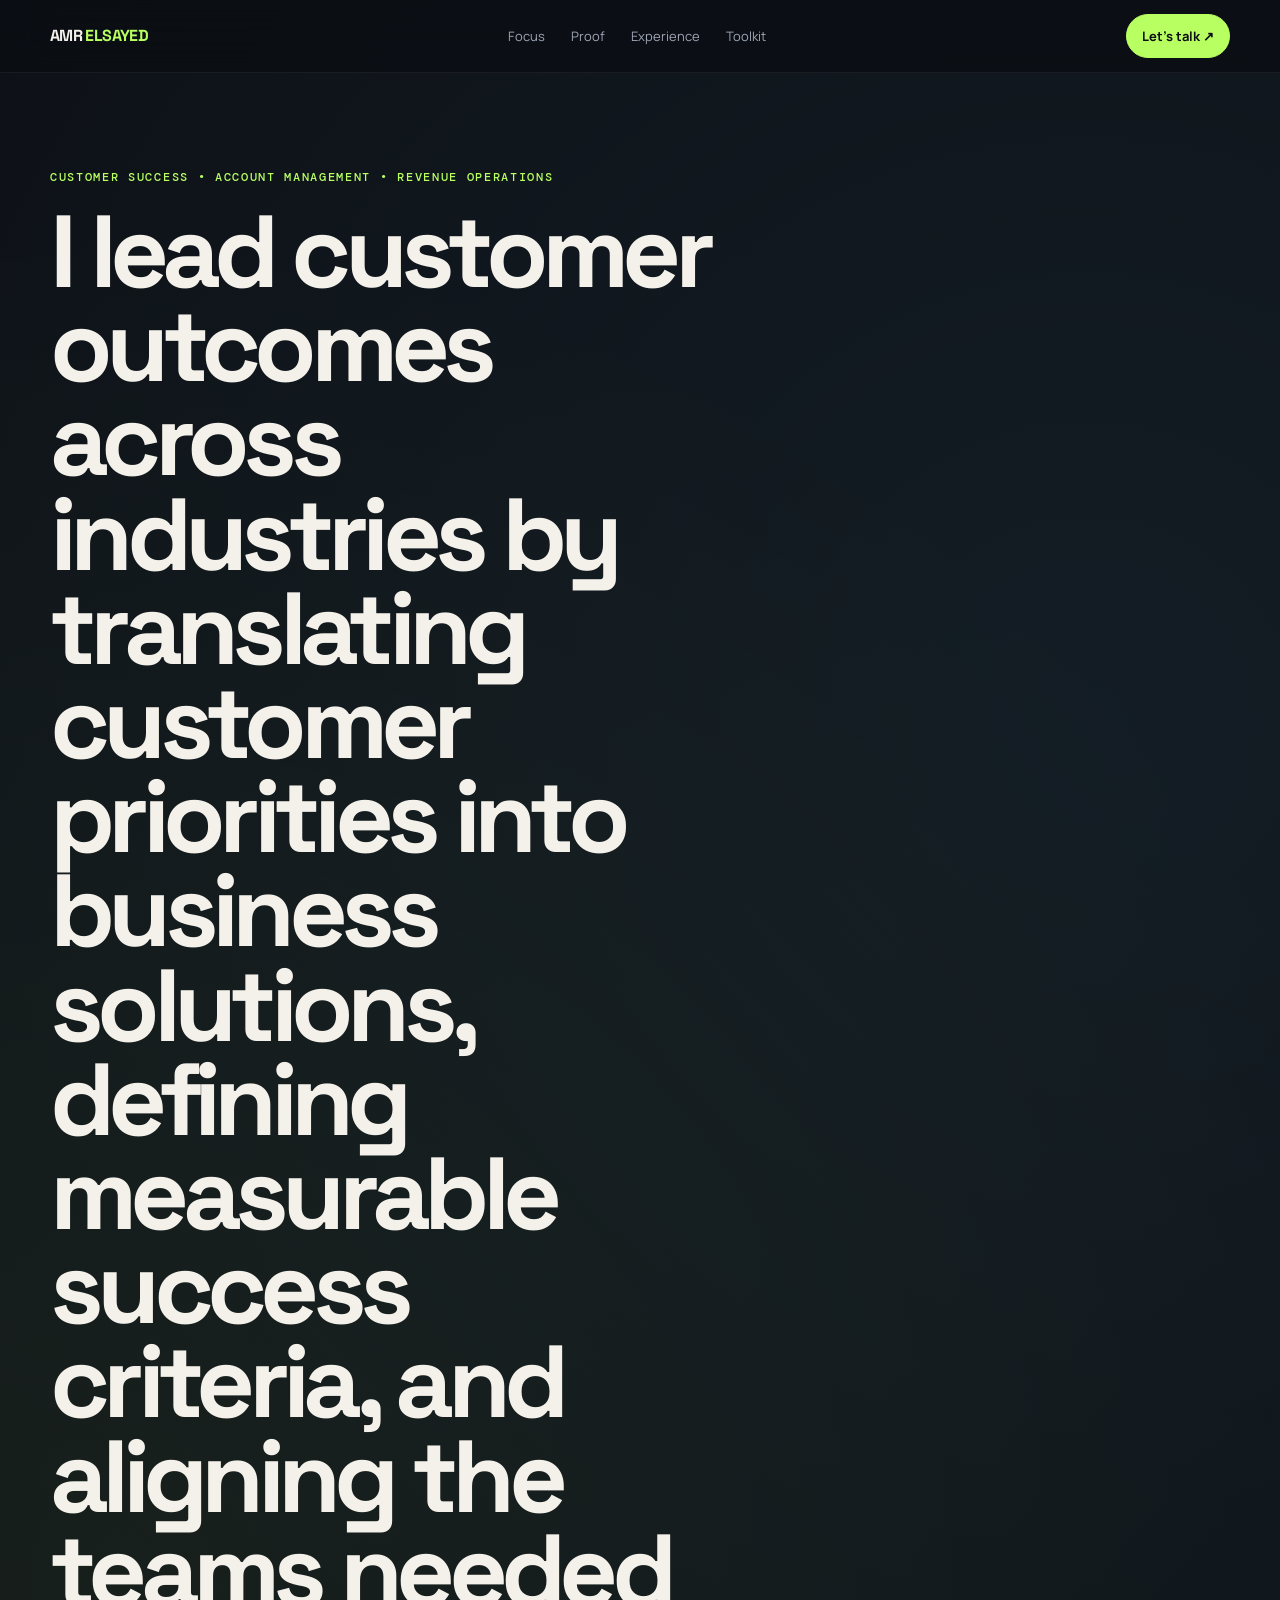
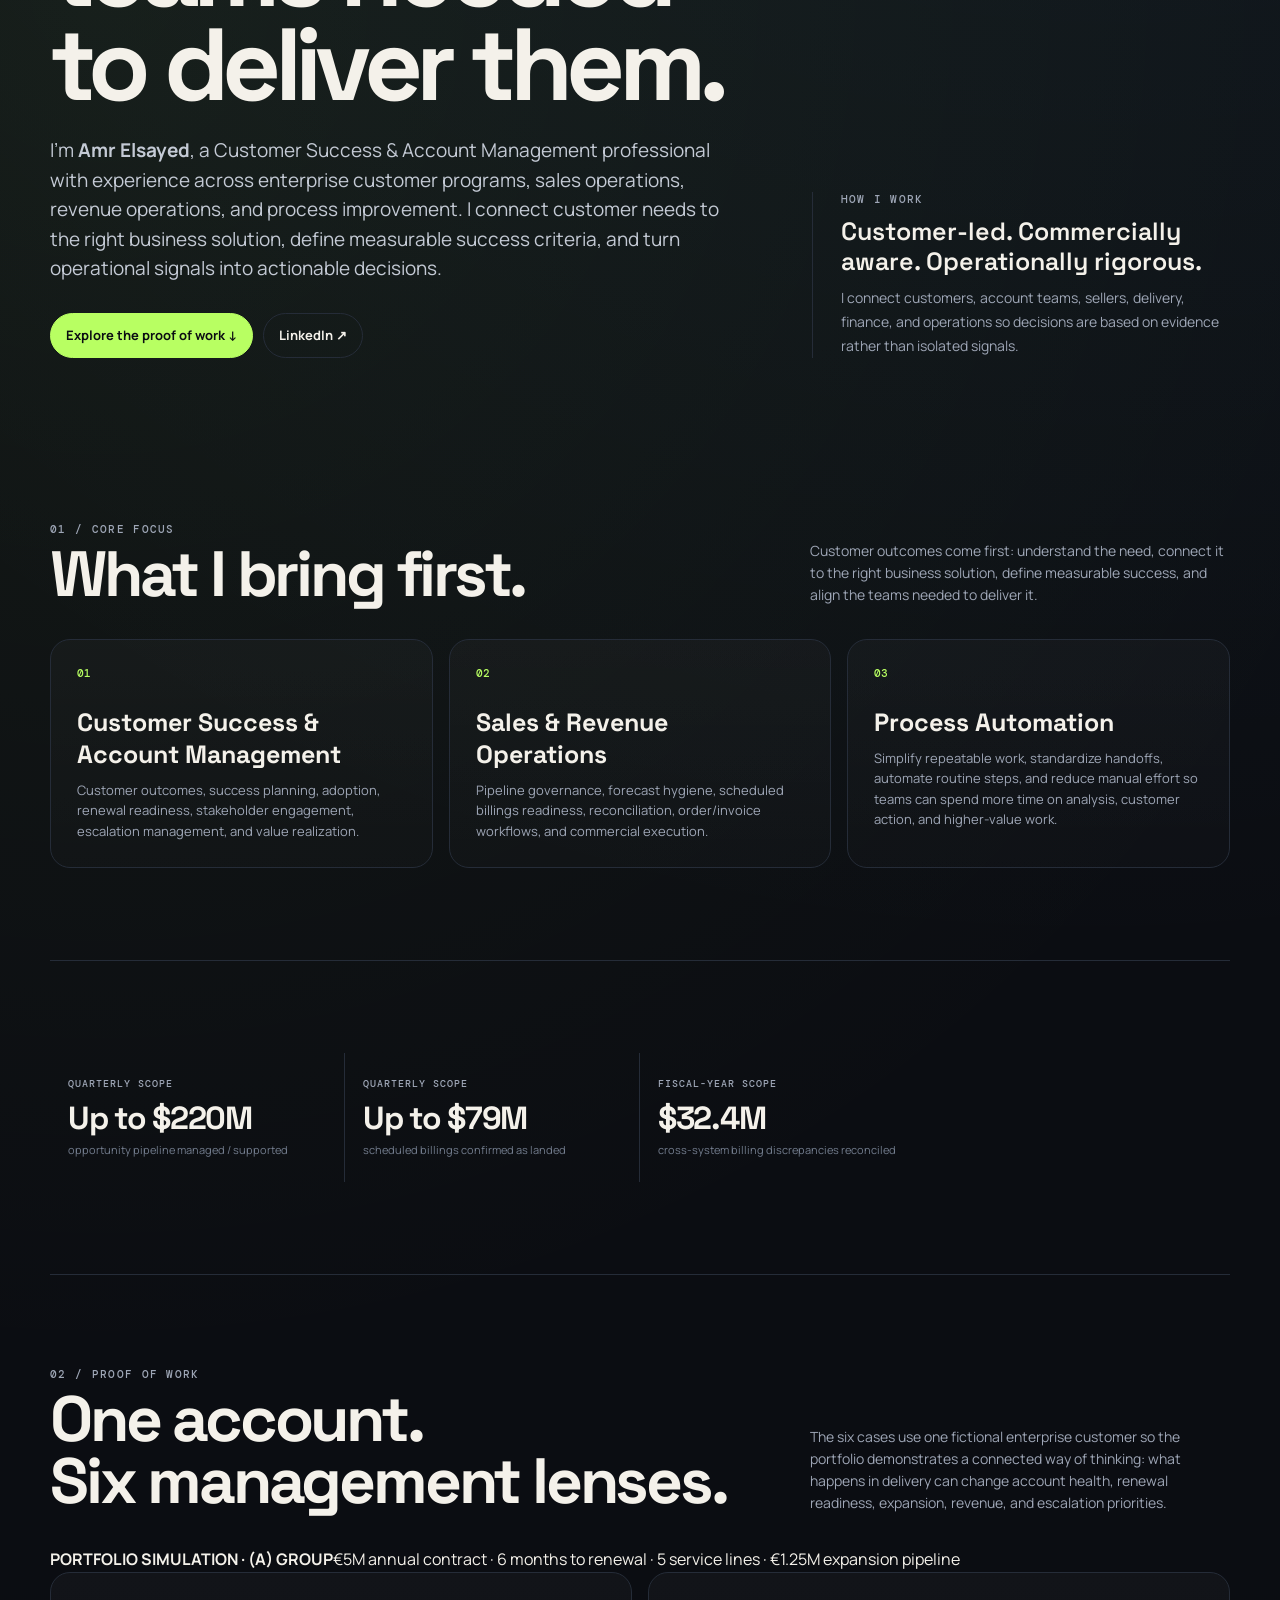
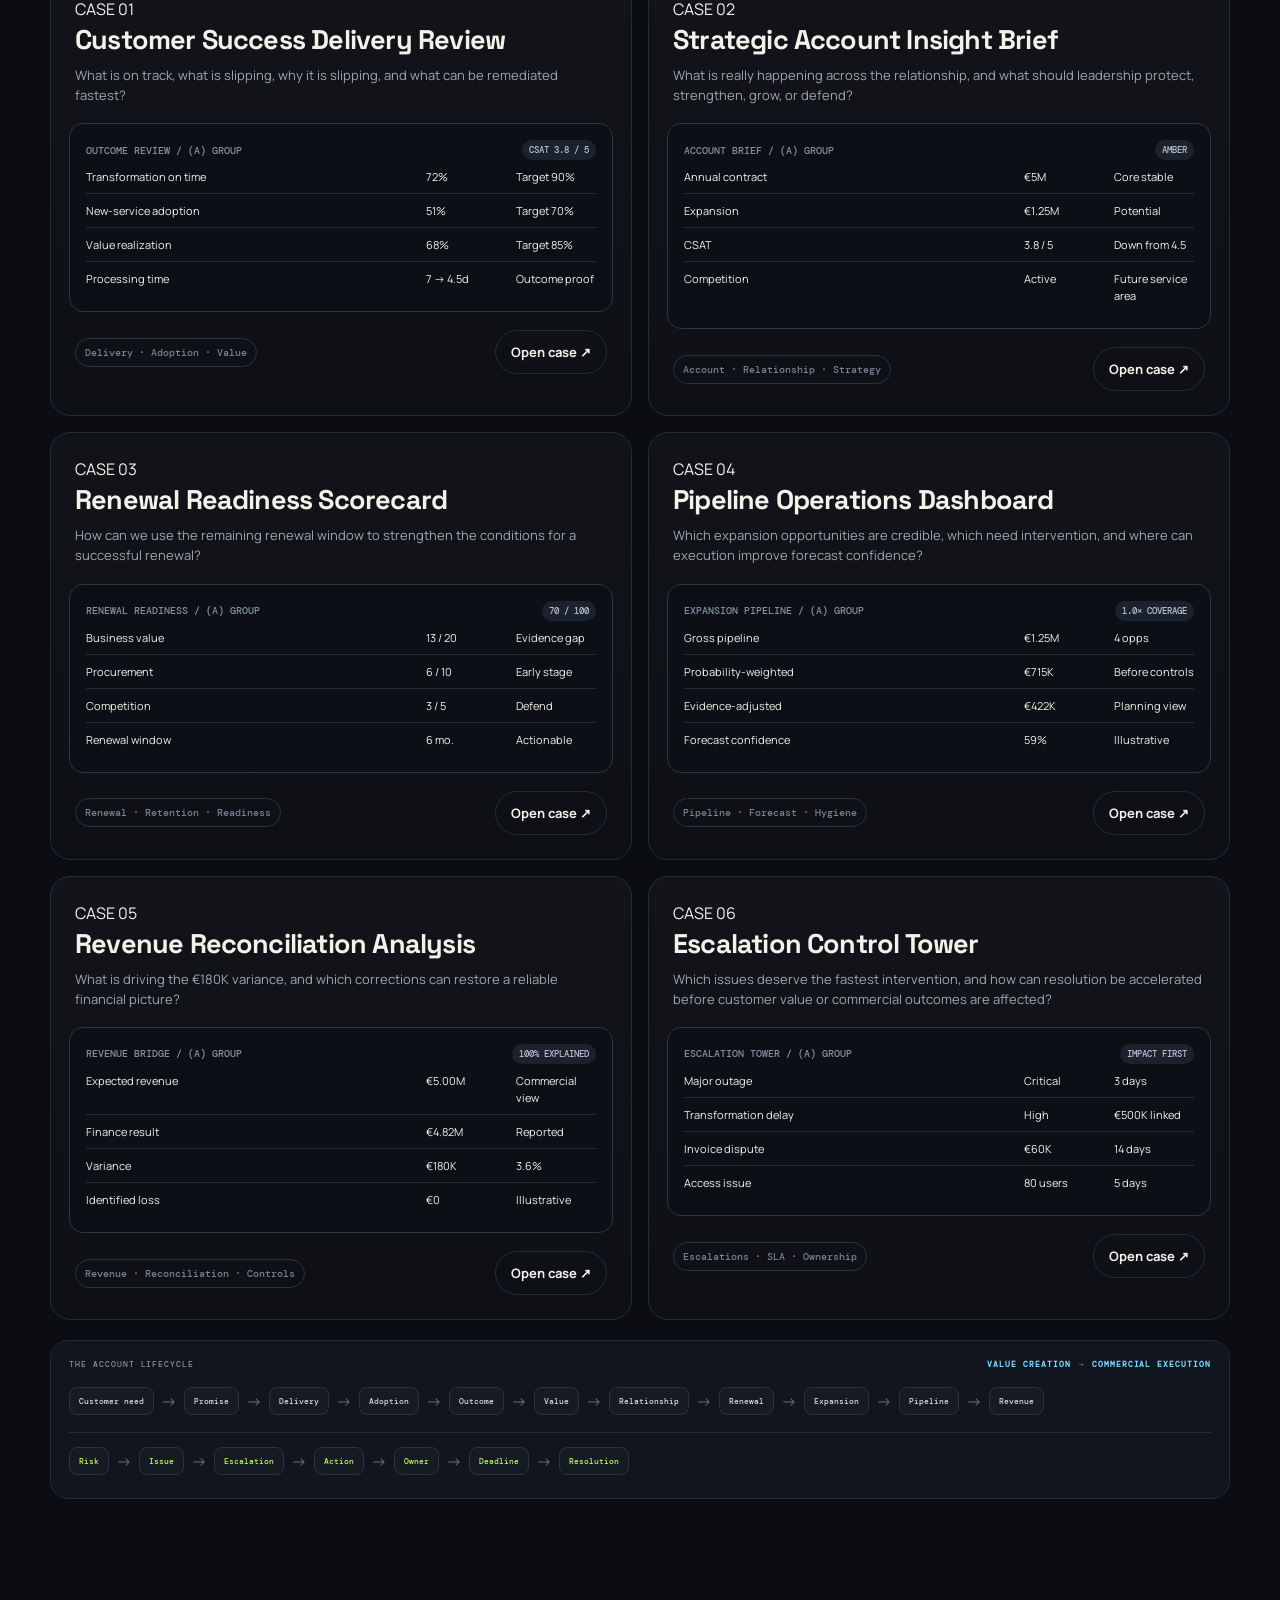
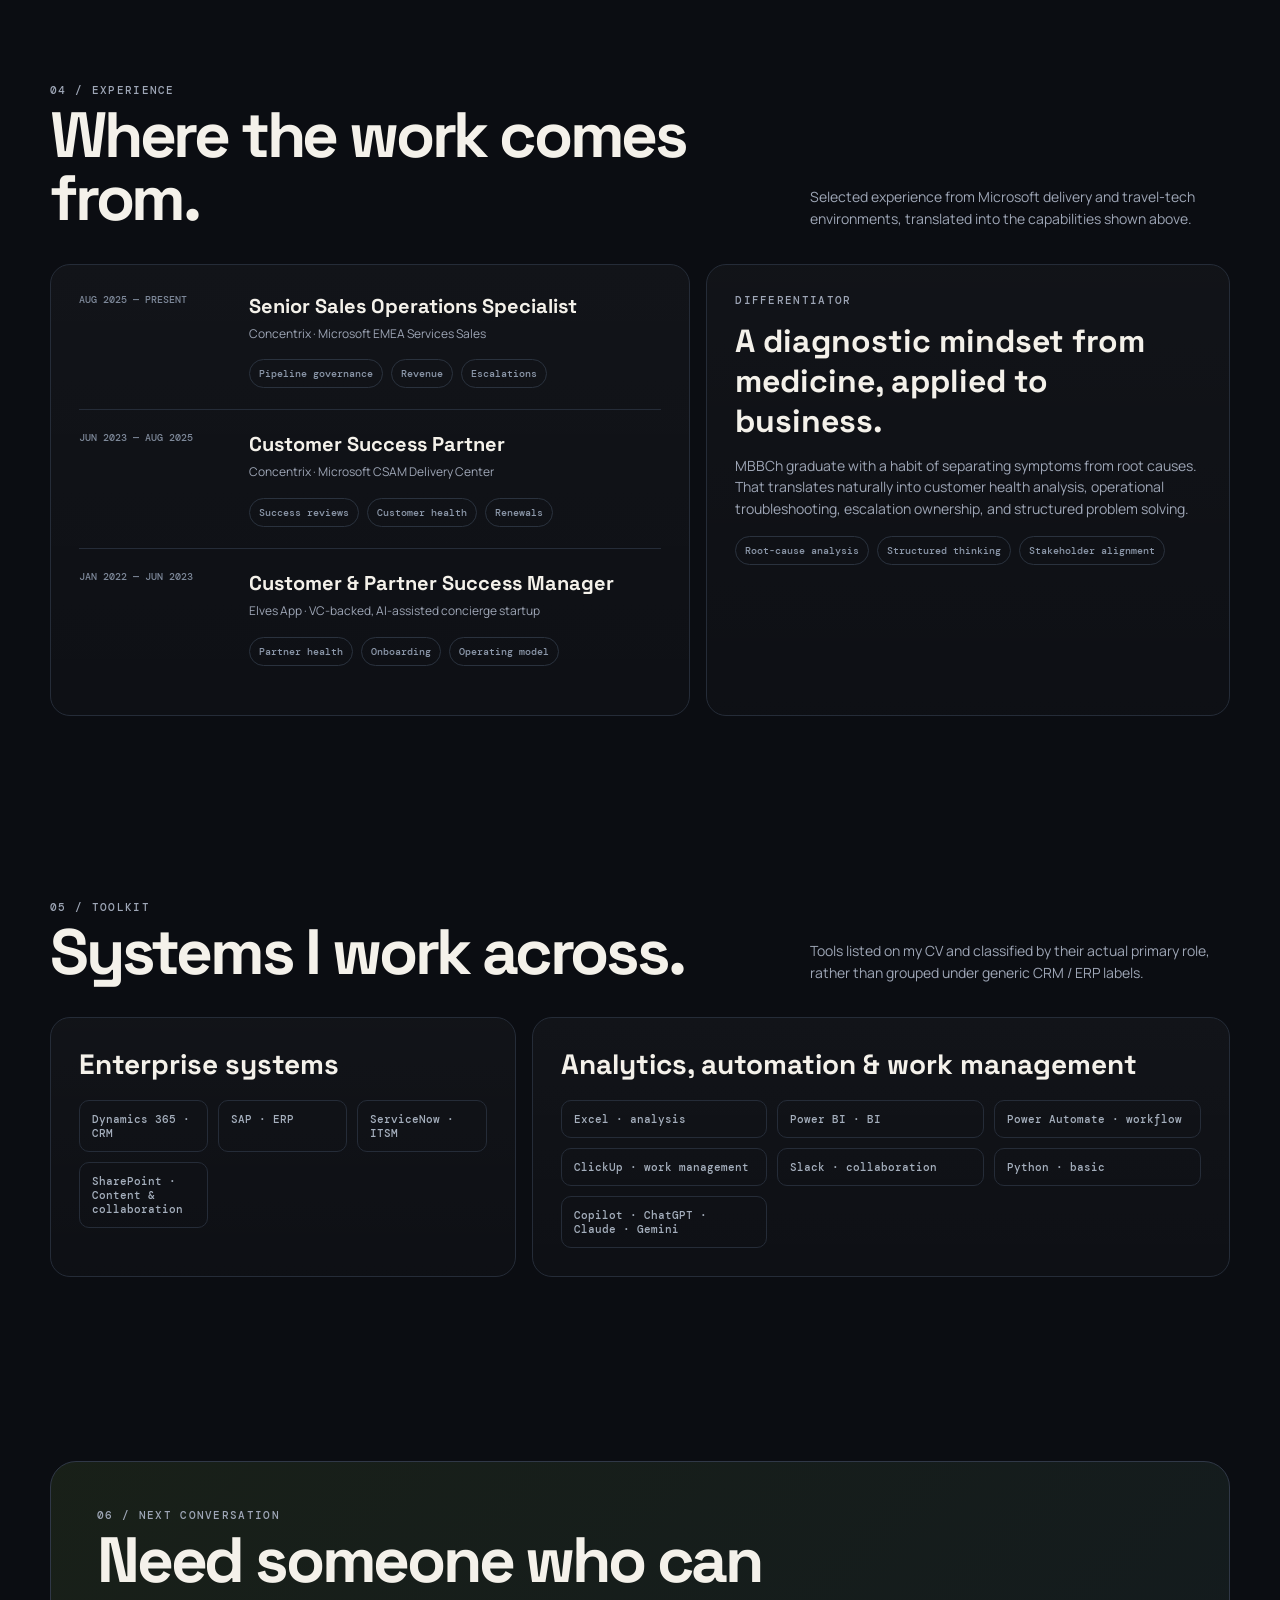
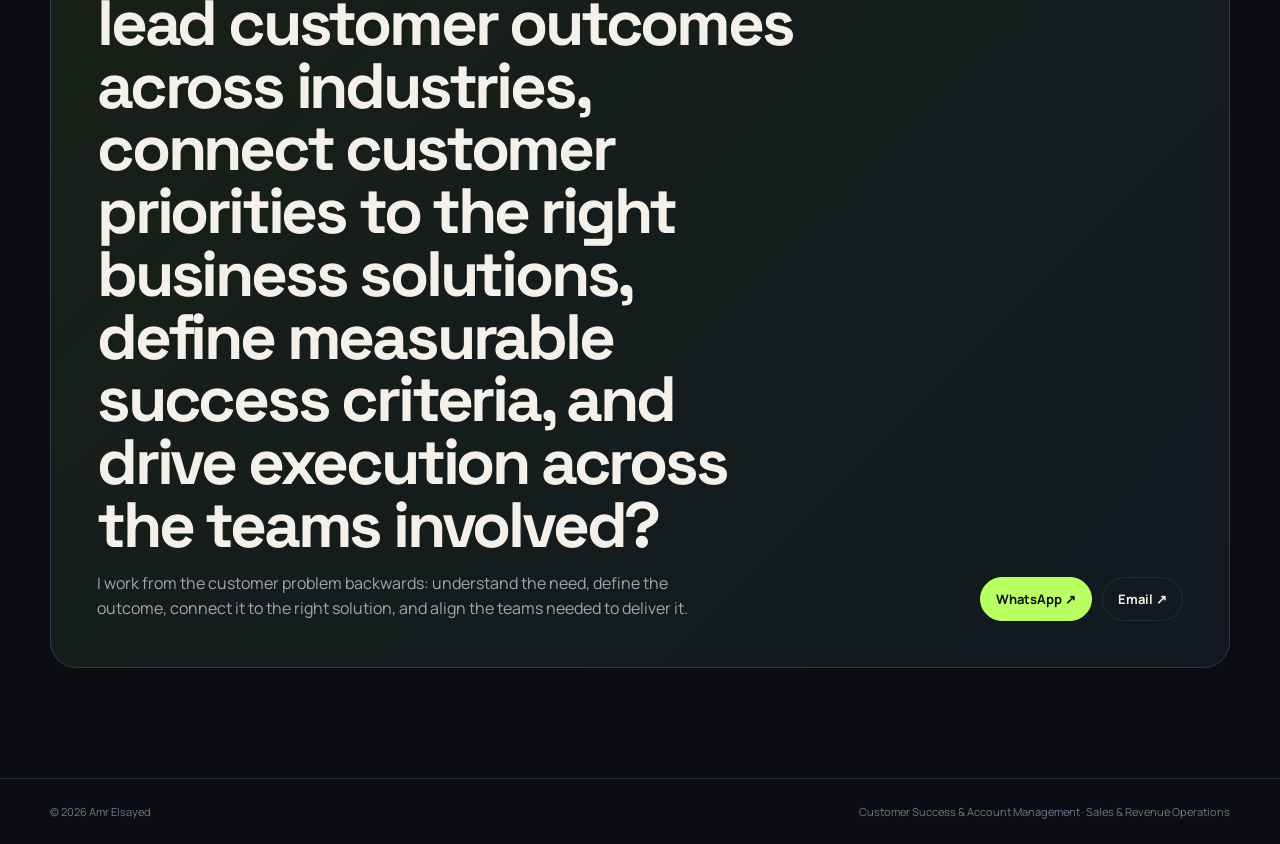
==== commit 4e6fb42e: "Refine homepage hierarchy and scale context" ====
--- a/index.html
+++ b/index.html
@@ -123,21 +123,22 @@
 <aside class="hero-side"><div class="mini">How I work</div><h3>Customer-led. Commercially aware. Operationally rigorous.</h3><p>I connect customers, account teams, sellers, delivery, finance, and operations so decisions are based on evidence rather than isolated signals.</p></aside>
 </section>
 
-<section class="container metrics" aria-label="Reported experience scale">
-<div class="metric"><div class="label">Reported scale</div><div class="value">Up to $220M</div><div class="note">opportunity pipeline / quarter</div></div>
-<div class="metric"><div class="label">Reported scale</div><div class="value">Up to $79M</div><div class="note">scheduled billings confirmed as landed</div></div>
-<div class="metric"><div class="label">Reported scale</div><div class="value">Up to $32M</div><div class="note">cross-system discrepancies reconciled</div></div>
-<div class="metric"><div class="label">Reported example</div><div class="value">21 deals / ~$12M</div><div class="note">completed deals identified within open pipeline</div></div>
-</section>
-
 <section id="focus" class="container">
-<div class="section-head"><div><div class="eyebrow">01 / Core focus</div><h2>What I bring first.</h2></div><div class="section-copy">Customer outcomes sit at the center. Commercial operations and automation support that work by making decisions, execution, and cross-functional coordination more reliable.</div></div>
+<div class="section-head"><div><div class="eyebrow">01 / Core focus</div><h2>What I bring first.</h2></div><div class="section-copy">Customer outcomes come first: understand the need, connect it to the right business solution, define measurable success, and align the teams needed to deliver it.</div></div>
 <div class="focus">
 <article class="focus-card"><div class="num">01</div><h3>Customer Success & Account Management</h3><p>Customer outcomes, success planning, adoption, renewal readiness, stakeholder engagement, escalation management, and value realization.</p></article>
 <article class="focus-card"><div class="num">02</div><h3>Sales & Revenue Operations</h3><p>Pipeline governance, forecast hygiene, scheduled billings readiness, reconciliation, order/invoice workflows, and commercial execution.</p></article>
 <article class="focus-card"><div class="num">03</div><h3>Process Automation</h3><p>Simplify repeatable work, standardize handoffs, automate routine steps, and reduce manual effort so teams can spend more time on analysis, customer action, and higher-value work.</p></article>
 </div>
 </section>
+
+<section class="container metrics" aria-label="Selected operational scale">
+<div class="metric"><div class="label">Quarterly scope</div><div class="value">Up to $220M</div><div class="note">opportunity pipeline managed / supported</div></div>
+<div class="metric"><div class="label">Quarterly scope</div><div class="value">Up to $79M</div><div class="note">scheduled billings confirmed as landed</div></div>
+<div class="metric"><div class="label">Fiscal-year scope</div><div class="value">$32.4M</div><div class="note">cross-system billing discrepancies reconciled</div></div>
+</section>
+
+
 
 <section id="work" class="container">
 <div class="section-head"><div><div class="eyebrow">02 / Proof of work</div><h2>One account.<br>Six management lenses.</h2></div><div class="section-copy">The six cases use one fictional enterprise customer so the portfolio demonstrates a connected way of thinking: what happens in delivery can change account health, renewal readiness, expansion, revenue, and escalation priorities.</div></div>
@@ -149,7 +150,7 @@
 </section>
 
 <section id="experience" class="container">
-<div class="section-head"><div><div class="eyebrow">03 / Experience</div><h2>Where the work comes from.</h2></div><div class="section-copy">Selected experience from Microsoft delivery and travel-tech environments, translated into the capabilities shown above.</div></div>
+<div class="section-head"><div><div class="eyebrow">04 / Experience</div><h2>Where the work comes from.</h2></div><div class="section-copy">Selected experience from Microsoft delivery and travel-tech environments, translated into the capabilities shown above.</div></div>
 <div class="experience">
 <div class="experience-card">
 <div class="role"><div class="date">Aug 2025 — Present</div><div><h3>Senior Sales Operations Specialist</h3><p>Concentrix · Microsoft EMEA Services Sales</p><div class="tags"><span class="tag">Pipeline governance</span><span class="tag">Revenue</span><span class="tag">Escalations</span></div></div></div>
@@ -161,7 +162,7 @@
 </section>
 
 <section id="toolkit" class="container">
-<div class="section-head"><div><div class="eyebrow">04 / Toolkit</div><h2>Systems I work across.</h2></div><div class="section-copy">Tools listed on my CV and classified by their actual primary role, rather than grouped under generic CRM / ERP labels.</div></div>
+<div class="section-head"><div><div class="eyebrow">05 / Toolkit</div><h2>Systems I work across.</h2></div><div class="section-copy">Tools listed on my CV and classified by their actual primary role, rather than grouped under generic CRM / ERP labels.</div></div>
 <div class="about">
 <div class="about-card"><h3>Enterprise systems</h3><div class="stack"><div>Dynamics 365 · CRM</div><div>SAP · ERP</div><div>ServiceNow · ITSM</div><div>SharePoint · Content & collaboration</div></div></div>
 <div class="about-card"><h3>Analytics, automation & work management</h3><div class="stack"><div>Excel · analysis</div><div>Power BI · BI</div><div>Power Automate · workflow</div><div>ClickUp · work management</div><div>Slack · collaboration</div><div>Python · basic</div><div>Copilot · ChatGPT · Claude · Gemini</div></div></div>
@@ -169,7 +170,7 @@
 </section>
 
 <section id="contact" class="container cta">
-<div class="cta-box"><div><div class="eyebrow">05 / Next conversation</div><h2>Need someone who can lead customer outcomes across industries, connect customer priorities to the right business solutions, define measurable success criteria, and drive execution across the teams involved?</h2><p>I work from the customer problem backwards: understand the need, define the outcome, connect it to the right solution, and align the teams needed to deliver it.</p></div><div class="actions"><a class="btn primary" href="https://wa.me/201212349798?text=Hi%20Amr%2C%20I%20found%20your%20portfolio%20and%20would%20like%20to%20connect." target="_blank" rel="noreferrer">WhatsApp ↗</a><a class="btn" href="https://mail.google.com/mail/?view=cm&fs=1&to=ah.aimed11@gmail.com&su=Portfolio%20Inquiry" target="_blank" rel="noopener noreferrer">Email ↗</a></div></div>
+<div class="cta-box"><div><div class="eyebrow">06 / Next conversation</div><h2>Need someone who can lead customer outcomes across industries, connect customer priorities to the right business solutions, define measurable success criteria, and drive execution across the teams involved?</h2><p>I work from the customer problem backwards: understand the need, define the outcome, connect it to the right solution, and align the teams needed to deliver it.</p></div><div class="actions"><a class="btn primary" href="https://wa.me/201212349798?text=Hi%20Amr%2C%20I%20found%20your%20portfolio%20and%20would%20like%20to%20connect." target="_blank" rel="noreferrer">WhatsApp ↗</a><a class="btn" href="https://mail.google.com/mail/?view=cm&fs=1&to=ah.aimed11@gmail.com&su=Portfolio%20Inquiry" target="_blank" rel="noopener noreferrer">Email ↗</a></div></div>
 </section>
 </main>
 <footer><div class="container"><span>© 2026 Amr Elsayed</span><span>Customer Success & Account Management · Sales & Revenue Operations</span></div></footer>
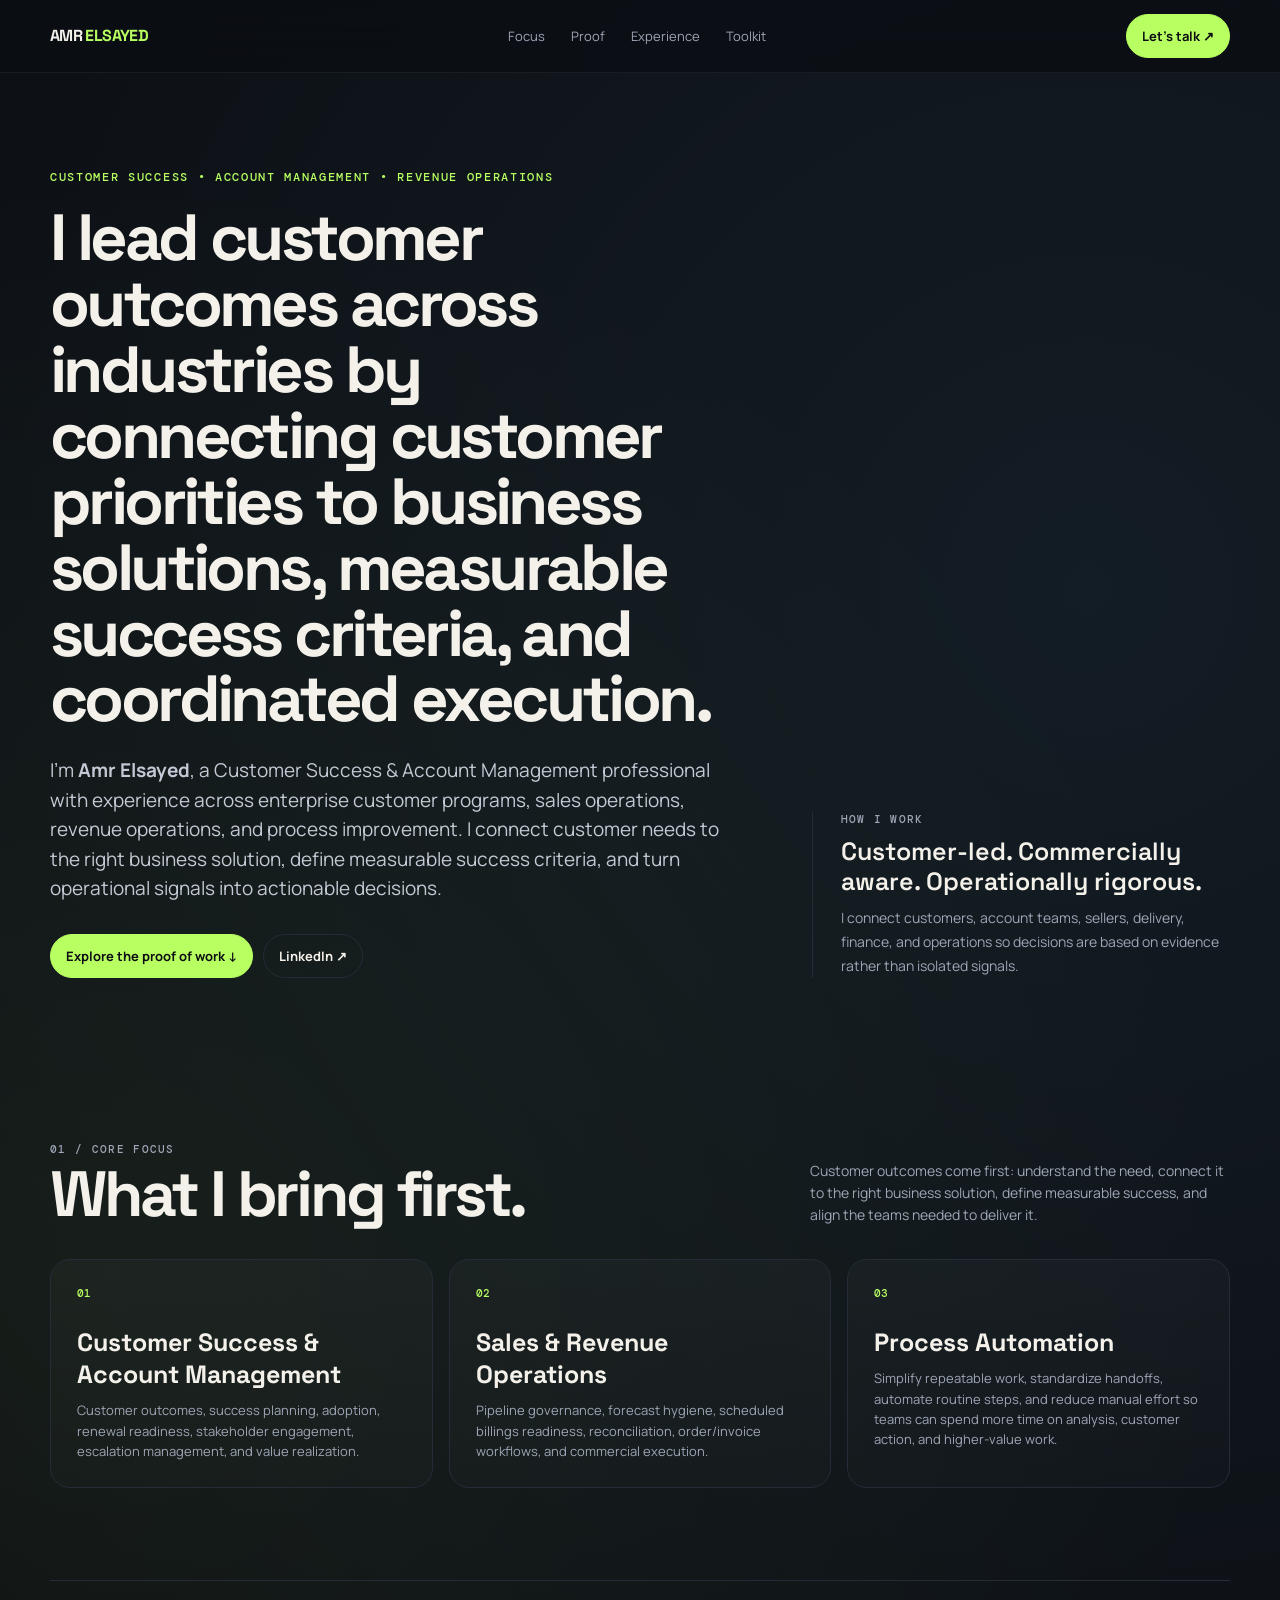
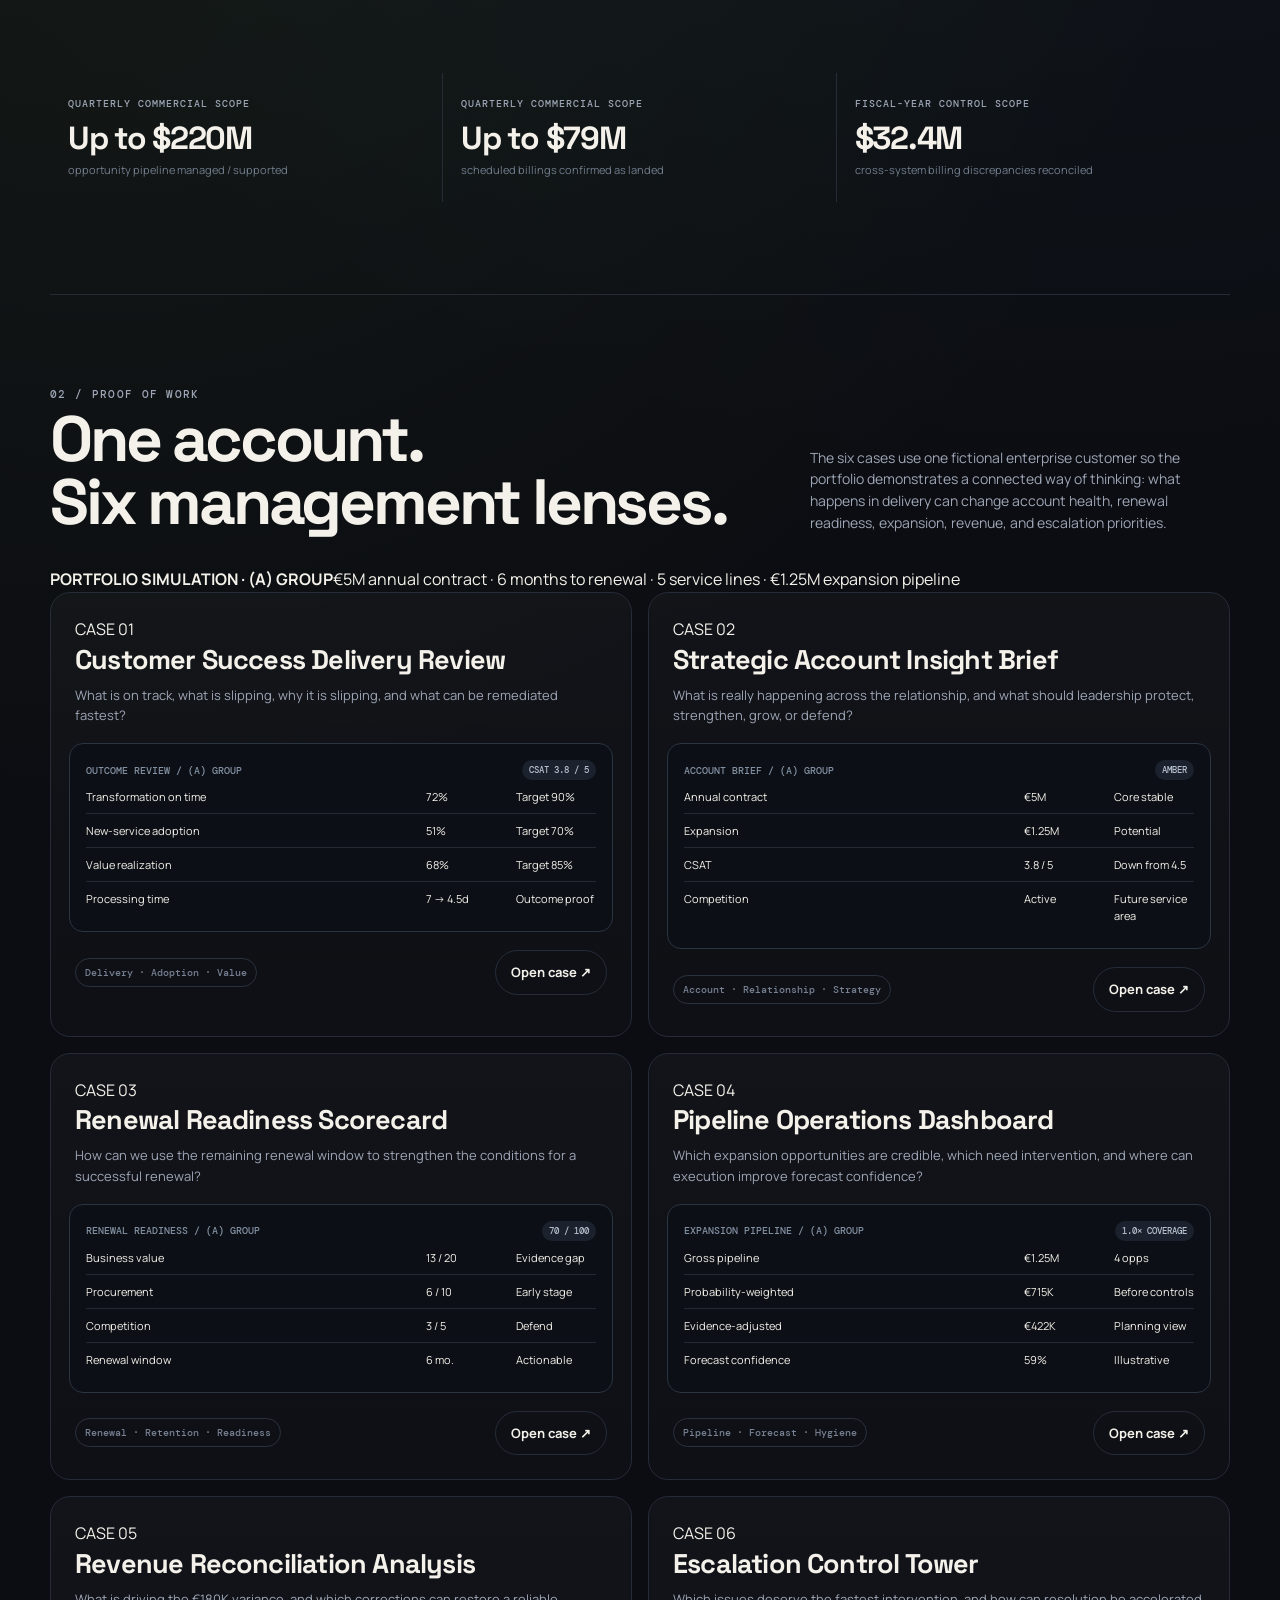
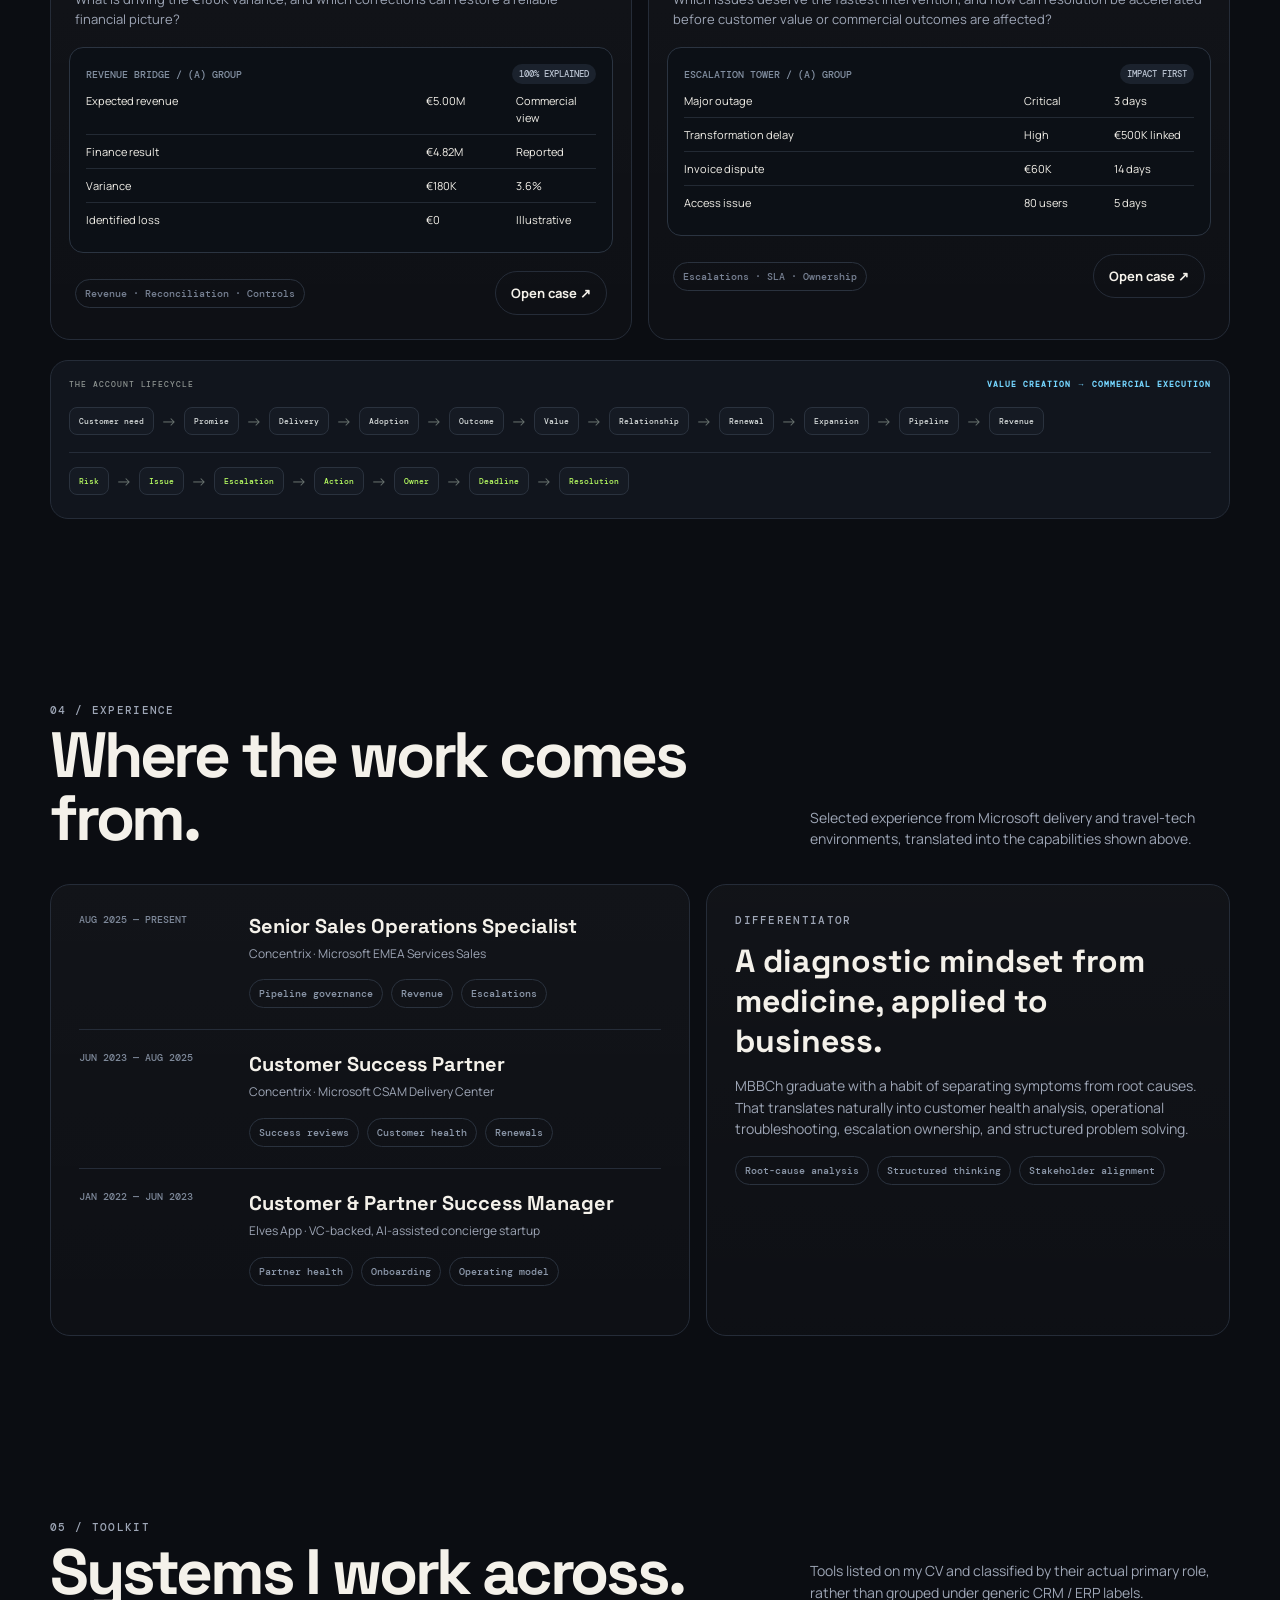
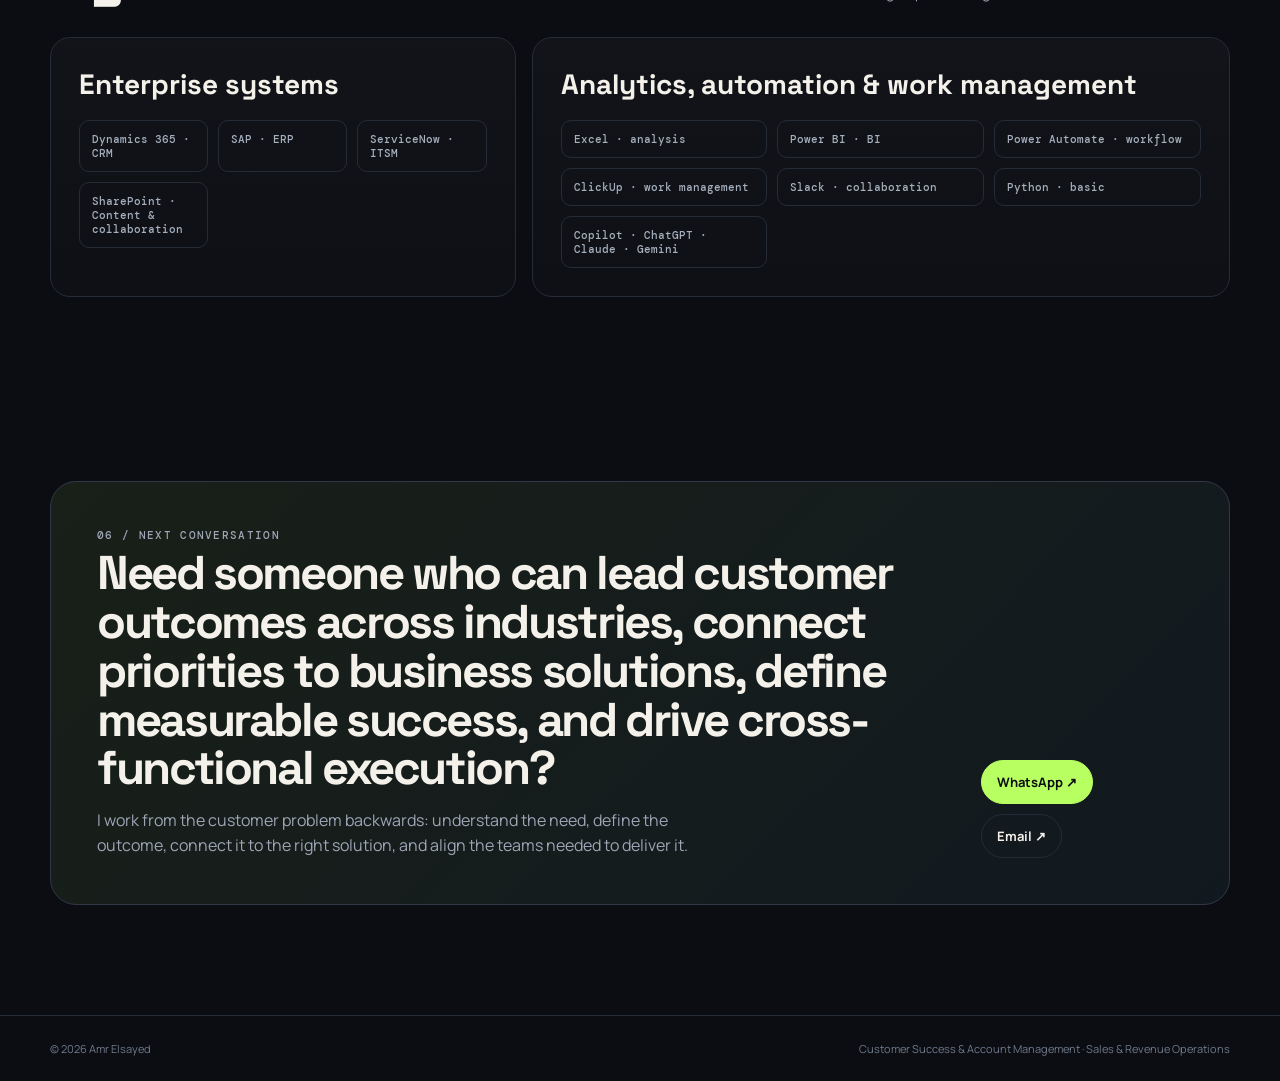
==== commit c726ae46: "Tighten homepage positioning and metrics" ====
--- a/index.html
+++ b/index.html
@@ -103,7 +103,38 @@
 .modal .box{border:1px solid var(--line);border-radius:12px;padding:14px}
 @media(max-width:900px){.hero,.experience,.about{grid-template-columns:1fr}.hero{padding-top:70px}.metrics{grid-template-columns:repeat(2,1fr)}.metric:nth-child(2){border-right:0}.focus{grid-template-columns:1fr}.work-grid{grid-template-columns:1fr}.navlinks{display:none}.cta-box,.section-head{display:block}.section-copy{margin-top:14px}.role{grid-template-columns:1fr}.stack{grid-template-columns:repeat(2,1fr)}}
 @media(max-width:560px){.container{width:min(calc(100% - 28px),var(--max))}h1{font-size:54px}.metrics{grid-template-columns:1fr}.metric{border-right:0;border-bottom:1px solid var(--line)}.metric:last-child{border-bottom:0}.stack{grid-template-columns:1fr}section{padding:72px 0}.hero-side{border-left:0;border-top:1px solid var(--line);padding:24px 0 0}}
-.account-context{margin:0 0 22px;background:#111315;color:#fff;border:1px solid #262a2d;border-radius:22px;padding:20px}.context-head{display:flex;justify-content:space-between;font:500 9px "DM Mono";letter-spacing:.12em;color:#8e9491;border-bottom:1px solid rgba(255,255,255,.1);padding-bottom:12px}.context-head b{color:#b8ff62}.context-grid{display:grid;grid-template-columns:repeat(4,1fr)}.context-grid>div{padding:14px 12px;border-right:1px solid rgba(255,255,255,.09)}.context-grid>div:nth-child(4){border-right:0}.context-grid span{display:block;font:500 8px "DM Mono";color:#7d837f;text-transform:uppercase}.context-grid strong{display:block;margin-top:6px;font:700 18px "Space Grotesk"}.context-wide{grid-column:1/-1;border-top:1px solid rgba(255,255,255,.09);border-right:0!important}.context-wide strong{font:500 10px "DM Mono";line-height:1.55;color:#c1c7c3}.lens-strip{display:grid;grid-template-columns:repeat(3,1fr);gap:8px;margin:0 0 16px}.lens-strip div{border:1px solid #252c38;padding:13px;border-radius:12px;background:#11151d}.lens-strip span{display:block;font:500 8px "DM Mono";color:#b8ff62}.lens-strip strong{display:block;margin-top:5px;font:600 13px "Space Grotesk";line-height:1.2}.operating-model{margin-top:20px;border:1px solid #252c38;border-radius:18px;background:#11151d;padding:18px;color:#fff}.operating-head{display:flex;justify-content:space-between;gap:20px;font:500 8px "DM Mono";color:#8e9491;letter-spacing:.12em}.operating-head b{color:#75d6ff}.chain,.control-chain{display:flex;align-items:center;gap:7px;overflow:auto;padding:18px 0 5px}.chain span,.control-chain span{border:1px solid #2a323e;background:#151a23;padding:8px 9px;border-radius:8px;white-space:nowrap;font:500 8px "DM Mono";color:#d9dedd}.chain i,.control-chain i{font-style:normal;color:#68716e}.control-chain{border-top:1px solid #252c38;margin-top:12px;padding-top:14px}.control-chain span{color:#b8ff62}@media(max-width:900px){.context-grid{grid-template-columns:repeat(2,1fr)}.context-grid>div:nth-child(2){border-right:0}.lens-strip{grid-template-columns:1fr}.operating-head{display:block}.operating-head b{display:block;margin-top:6px}}@media(max-width:560px){.context-grid{grid-template-columns:1fr}.context-grid>div{border-right:0!important;border-top:1px solid rgba(255,255,255,.09)}.context-grid>div:first-child{border-top:0}}</style>
+.account-context{margin:0 0 22px;background:#111315;color:#fff;border:1px solid #262a2d;border-radius:22px;padding:20px}.context-head{display:flex;justify-content:space-between;font:500 9px "DM Mono";letter-spacing:.12em;color:#8e9491;border-bottom:1px solid rgba(255,255,255,.1);padding-bottom:12px}.context-head b{color:#b8ff62}.context-grid{display:grid;grid-template-columns:repeat(4,1fr)}.context-grid>div{padding:14px 12px;border-right:1px solid rgba(255,255,255,.09)}.context-grid>div:nth-child(4){border-right:0}.context-grid span{display:block;font:500 8px "DM Mono";color:#7d837f;text-transform:uppercase}.context-grid strong{display:block;margin-top:6px;font:700 18px "Space Grotesk"}.context-wide{grid-column:1/-1;border-top:1px solid rgba(255,255,255,.09);border-right:0!important}.context-wide strong{font:500 10px "DM Mono";line-height:1.55;color:#c1c7c3}.lens-strip{display:grid;grid-template-columns:repeat(3,1fr);gap:8px;margin:0 0 16px}.lens-strip div{border:1px solid #252c38;padding:13px;border-radius:12px;background:#11151d}.lens-strip span{display:block;font:500 8px "DM Mono";color:#b8ff62}.lens-strip strong{display:block;margin-top:5px;font:600 13px "Space Grotesk";line-height:1.2}.operating-model{margin-top:20px;border:1px solid #252c38;border-radius:18px;background:#11151d;padding:18px;color:#fff}.operating-head{display:flex;justify-content:space-between;gap:20px;font:500 8px "DM Mono";color:#8e9491;letter-spacing:.12em}.operating-head b{color:#75d6ff}.chain,.control-chain{display:flex;align-items:center;gap:7px;overflow:auto;padding:18px 0 5px}.chain span,.control-chain span{border:1px solid #2a323e;background:#151a23;padding:8px 9px;border-radius:8px;white-space:nowrap;font:500 8px "DM Mono";color:#d9dedd}.chain i,.control-chain i{font-style:normal;color:#68716e}.control-chain{border-top:1px solid #252c38;margin-top:12px;padding-top:14px}.control-chain span{color:#b8ff62}@media(max-width:900px){.context-grid{grid-template-columns:repeat(2,1fr)}.context-grid>div:nth-child(2){border-right:0}.lens-strip{grid-template-columns:1fr}.operating-head{display:block}.operating-head b{display:block;margin-top:6px}}@media(max-width:560px){.context-grid{grid-template-columns:1fr}.context-grid>div{border-right:0!important;border-top:1px solid rgba(255,255,255,.09)}.context-grid>div:first-child{border-top:0}}
+/* Homepage refinement: stronger hierarchy, shorter executive positioning */
+.hero>div>h1{
+  font-size:clamp(38px,5.1vw,72px);
+  line-height:1.01;
+  letter-spacing:-.055em;
+  max-width:900px;
+}
+.cta-box h2{
+  font-size:clamp(30px,3.7vw,52px);
+  line-height:1.03;
+  letter-spacing:-.05em;
+  max-width:860px;
+}
+.metrics{
+  grid-template-columns:repeat(3,1fr);
+}
+.metric{
+  min-width:0;
+}
+@media(max-width:900px){
+  .hero>div>h1{font-size:clamp(36px,7vw,58px)}
+  .cta-box h2{font-size:clamp(29px,6vw,46px)}
+  .metrics{grid-template-columns:1fr}
+  .metric{border-right:0;border-bottom:1px solid var(--line)}
+  .metric:last-child{border-bottom:0}
+}
+@media(max-width:560px){
+  .hero>div>h1{font-size:40px}
+  .cta-box h2{font-size:34px}
+}
+</style>
 </head>
 <body>
 <header class="nav"><div class="container navin">
@@ -116,7 +147,7 @@
 <section class="container hero">
 <div>
 <div class="kicker">Customer Success • Account Management • Revenue Operations</div>
-<h1>I lead customer outcomes across industries by translating customer priorities into business solutions, defining measurable success criteria, and aligning the teams needed to deliver them.</h1>
+<h1>I lead customer outcomes across industries by connecting customer priorities to business solutions, measurable success criteria, and coordinated execution.</h1>
 <p>I'm <strong>Amr Elsayed</strong>, a Customer Success & Account Management professional with experience across enterprise customer programs, sales operations, revenue operations, and process improvement. I connect customer needs to the right business solution, define measurable success criteria, and turn operational signals into actionable decisions.</p>
 <div class="actions"><a class="btn primary" href="#work">Explore the proof of work ↓</a><a class="btn" href="https://www.linkedin.com/in/amrhelsayed" target="_blank" rel="noreferrer">LinkedIn ↗</a></div>
 </div>
@@ -133,9 +164,9 @@
 </section>
 
 <section class="container metrics" aria-label="Selected operational scale">
-<div class="metric"><div class="label">Quarterly scope</div><div class="value">Up to $220M</div><div class="note">opportunity pipeline managed / supported</div></div>
-<div class="metric"><div class="label">Quarterly scope</div><div class="value">Up to $79M</div><div class="note">scheduled billings confirmed as landed</div></div>
-<div class="metric"><div class="label">Fiscal-year scope</div><div class="value">$32.4M</div><div class="note">cross-system billing discrepancies reconciled</div></div>
+<div class="metric"><div class="label">Quarterly commercial scope</div><div class="value">Up to $220M</div><div class="note">opportunity pipeline managed / supported</div></div>
+<div class="metric"><div class="label">Quarterly commercial scope</div><div class="value">Up to $79M</div><div class="note">scheduled billings confirmed as landed</div></div>
+<div class="metric"><div class="label">Fiscal-year control scope</div><div class="value">$32.4M</div><div class="note">cross-system billing discrepancies reconciled</div></div>
 </section>
 
 
@@ -170,7 +201,7 @@
 </section>
 
 <section id="contact" class="container cta">
-<div class="cta-box"><div><div class="eyebrow">06 / Next conversation</div><h2>Need someone who can lead customer outcomes across industries, connect customer priorities to the right business solutions, define measurable success criteria, and drive execution across the teams involved?</h2><p>I work from the customer problem backwards: understand the need, define the outcome, connect it to the right solution, and align the teams needed to deliver it.</p></div><div class="actions"><a class="btn primary" href="https://wa.me/201212349798?text=Hi%20Amr%2C%20I%20found%20your%20portfolio%20and%20would%20like%20to%20connect." target="_blank" rel="noreferrer">WhatsApp ↗</a><a class="btn" href="https://mail.google.com/mail/?view=cm&fs=1&to=ah.aimed11@gmail.com&su=Portfolio%20Inquiry" target="_blank" rel="noopener noreferrer">Email ↗</a></div></div>
+<div class="cta-box"><div><div class="eyebrow">06 / Next conversation</div><h2>Need someone who can lead customer outcomes across industries, connect priorities to business solutions, define measurable success, and drive cross-functional execution?</h2><p>I work from the customer problem backwards: understand the need, define the outcome, connect it to the right solution, and align the teams needed to deliver it.</p></div><div class="actions"><a class="btn primary" href="https://wa.me/201212349798?text=Hi%20Amr%2C%20I%20found%20your%20portfolio%20and%20would%20like%20to%20connect." target="_blank" rel="noreferrer">WhatsApp ↗</a><a class="btn" href="https://mail.google.com/mail/?view=cm&fs=1&to=ah.aimed11@gmail.com&su=Portfolio%20Inquiry" target="_blank" rel="noopener noreferrer">Email ↗</a></div></div>
 </section>
 </main>
 <footer><div class="container"><span>© 2026 Amr Elsayed</span><span>Customer Success & Account Management · Sales & Revenue Operations</span></div></footer>
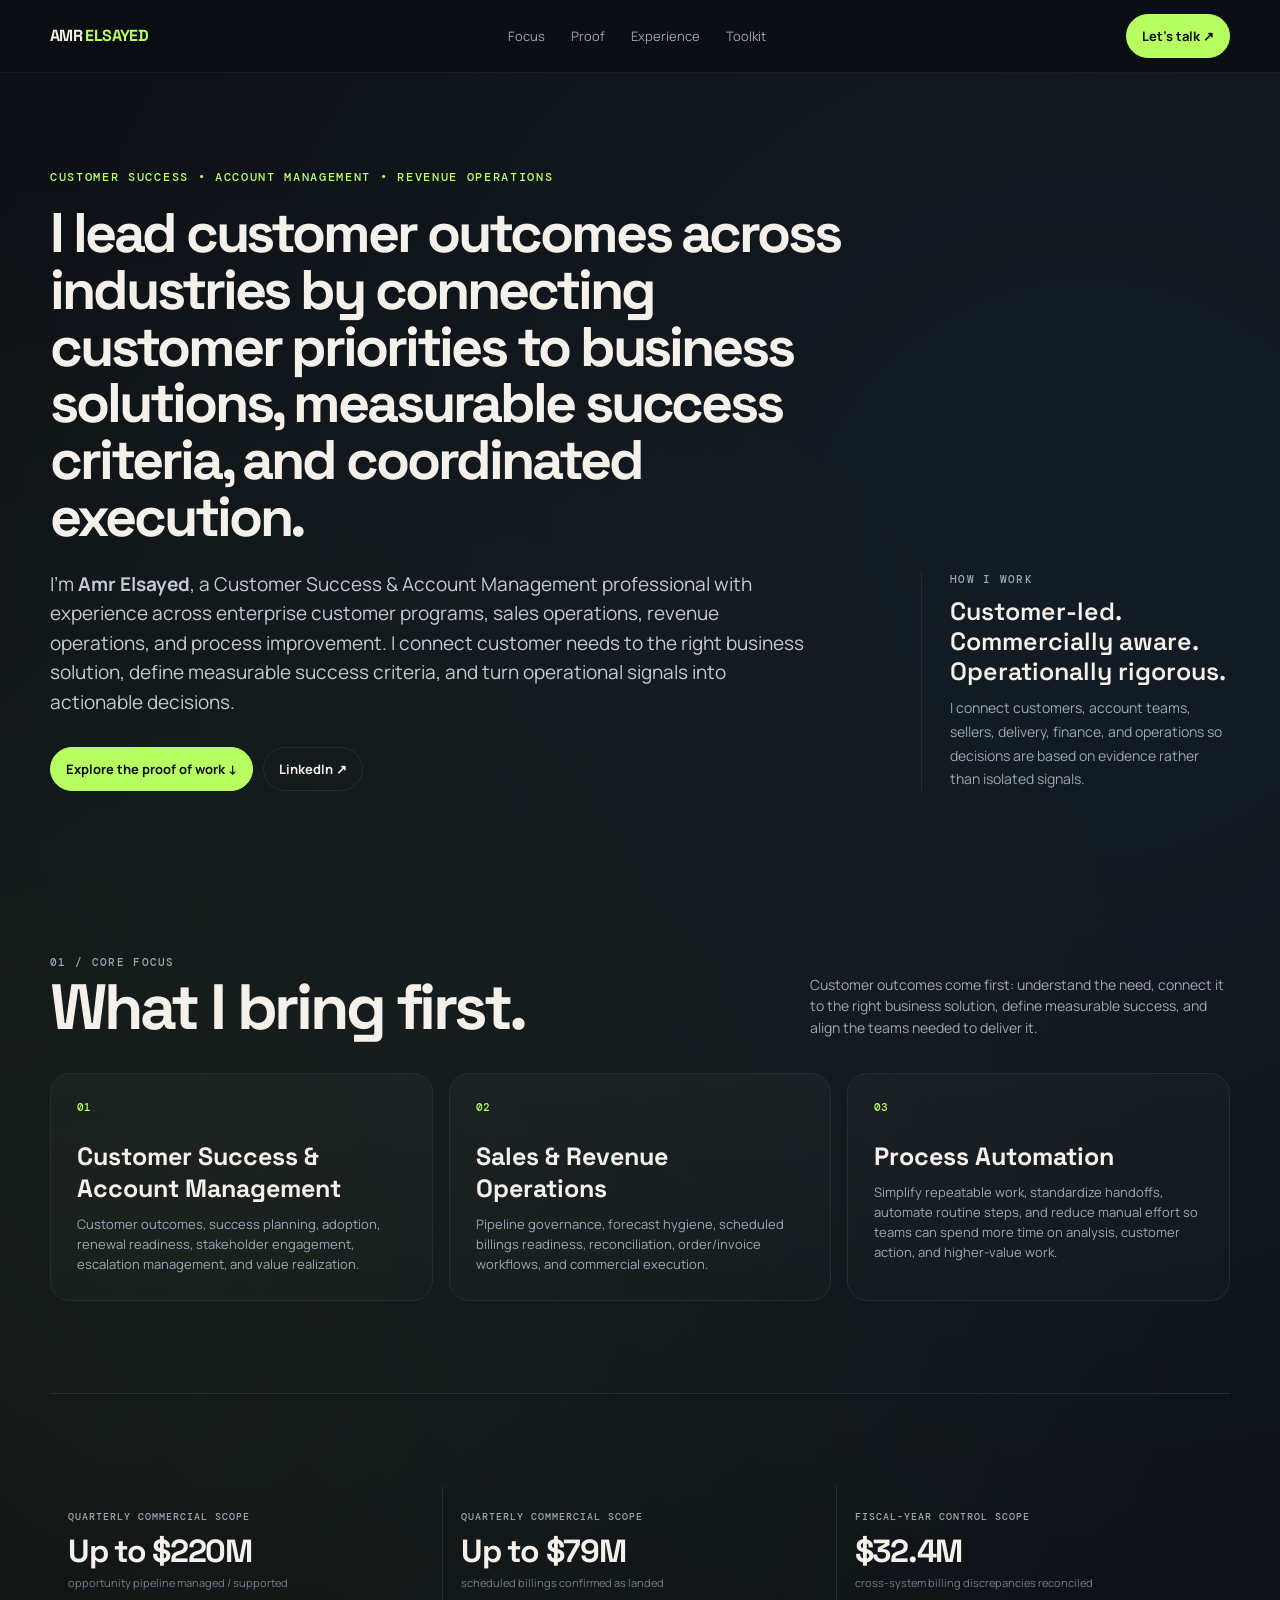
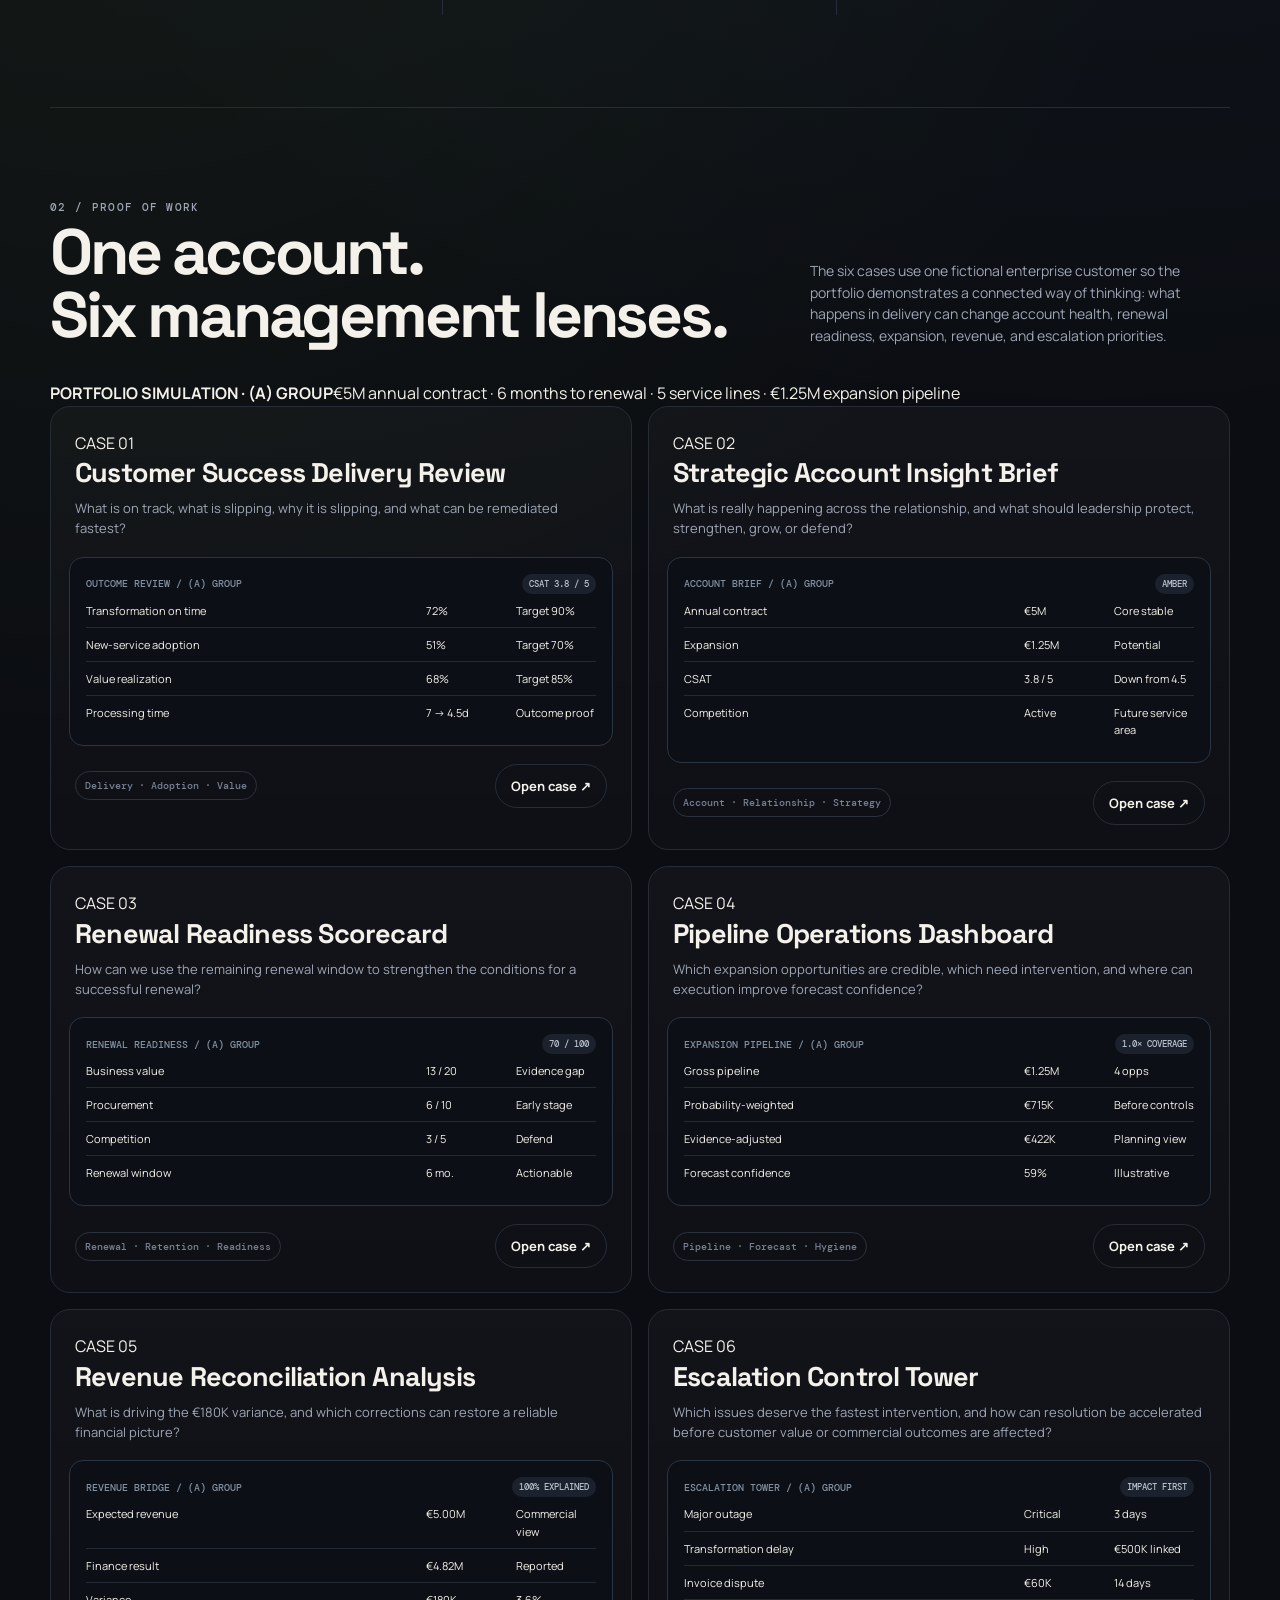
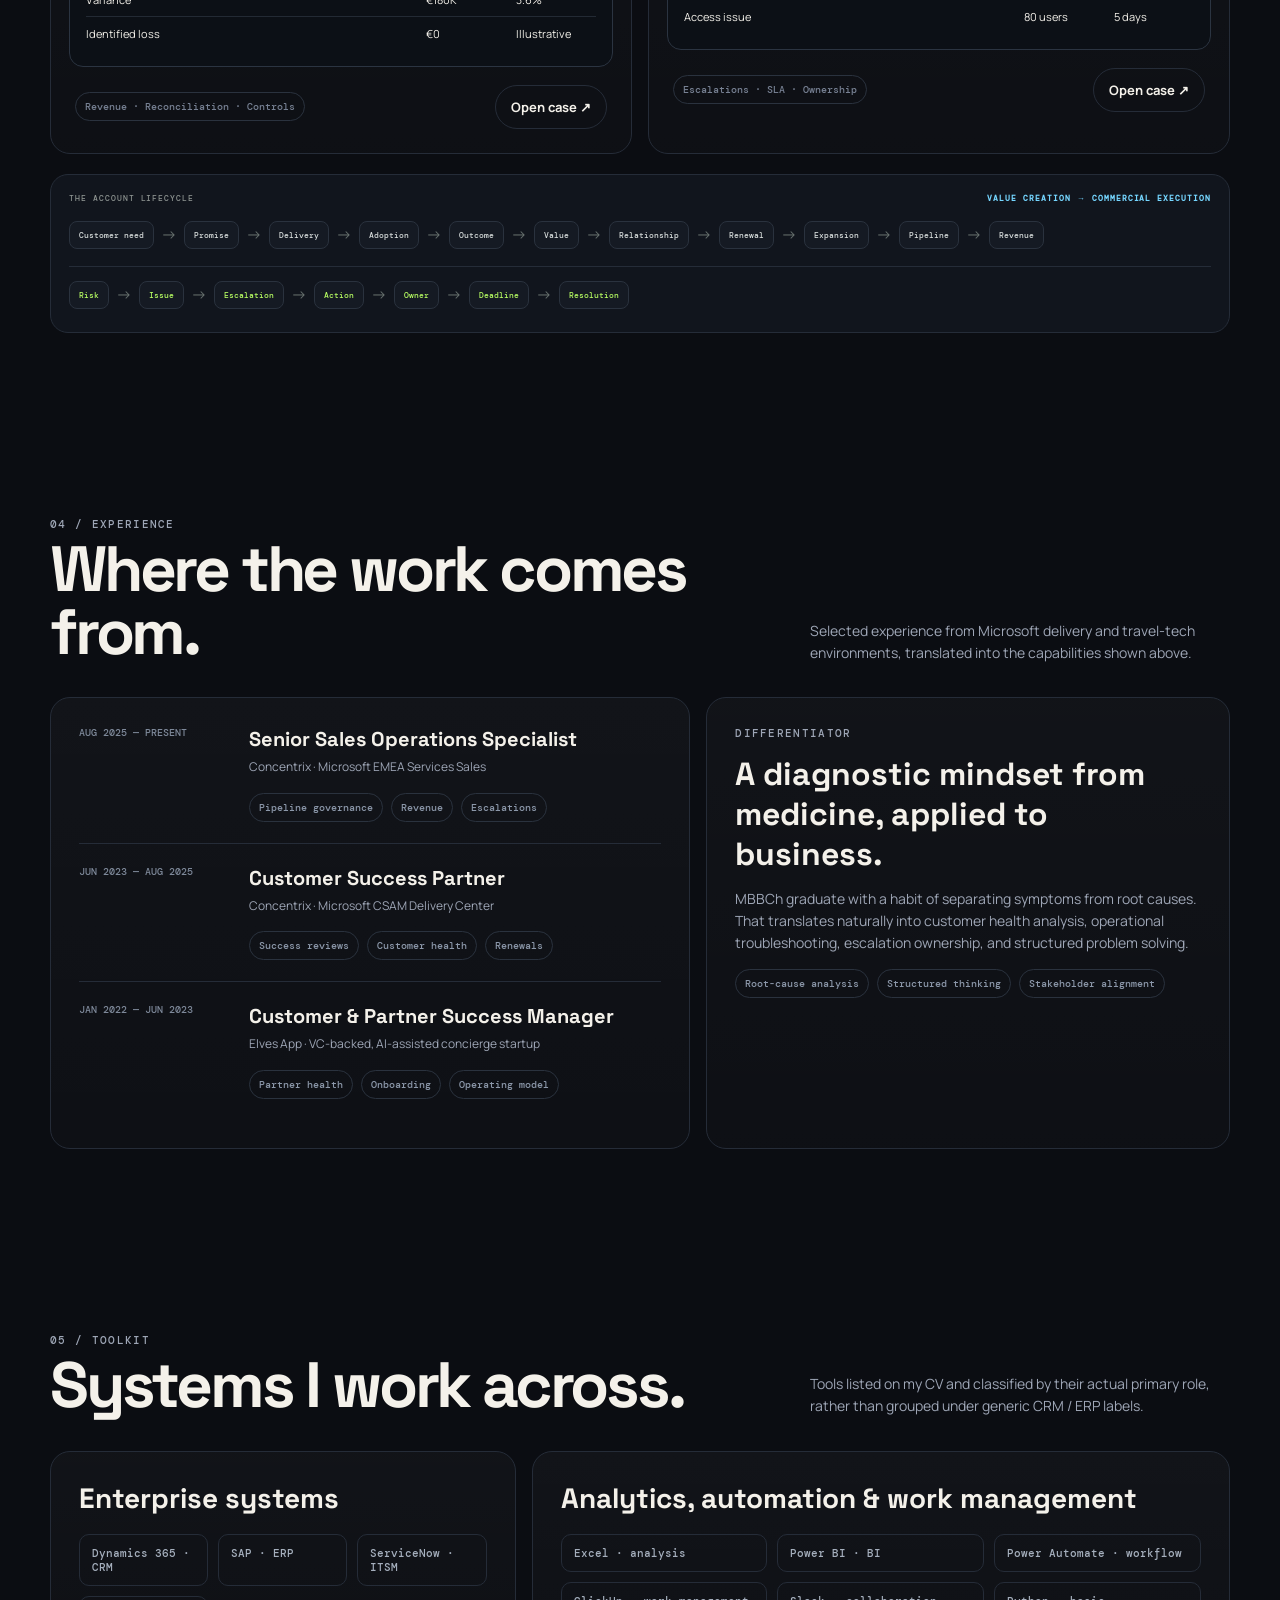
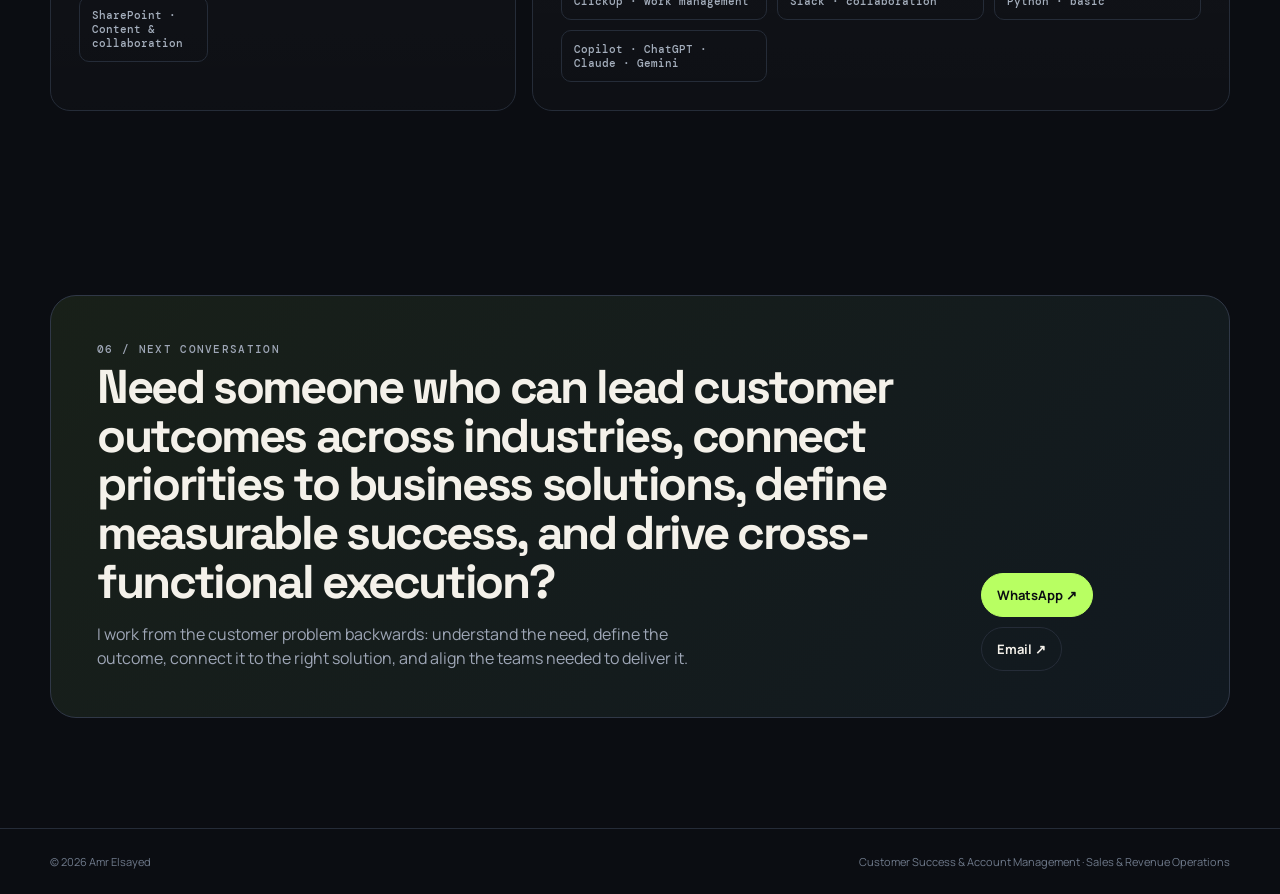
==== commit 8309513d: "Refine homepage hero proportion" ====
--- a/index.html
+++ b/index.html
@@ -105,11 +105,15 @@
 @media(max-width:560px){.container{width:min(calc(100% - 28px),var(--max))}h1{font-size:54px}.metrics{grid-template-columns:1fr}.metric{border-right:0;border-bottom:1px solid var(--line)}.metric:last-child{border-bottom:0}.stack{grid-template-columns:1fr}section{padding:72px 0}.hero-side{border-left:0;border-top:1px solid var(--line);padding:24px 0 0}}
 .account-context{margin:0 0 22px;background:#111315;color:#fff;border:1px solid #262a2d;border-radius:22px;padding:20px}.context-head{display:flex;justify-content:space-between;font:500 9px "DM Mono";letter-spacing:.12em;color:#8e9491;border-bottom:1px solid rgba(255,255,255,.1);padding-bottom:12px}.context-head b{color:#b8ff62}.context-grid{display:grid;grid-template-columns:repeat(4,1fr)}.context-grid>div{padding:14px 12px;border-right:1px solid rgba(255,255,255,.09)}.context-grid>div:nth-child(4){border-right:0}.context-grid span{display:block;font:500 8px "DM Mono";color:#7d837f;text-transform:uppercase}.context-grid strong{display:block;margin-top:6px;font:700 18px "Space Grotesk"}.context-wide{grid-column:1/-1;border-top:1px solid rgba(255,255,255,.09);border-right:0!important}.context-wide strong{font:500 10px "DM Mono";line-height:1.55;color:#c1c7c3}.lens-strip{display:grid;grid-template-columns:repeat(3,1fr);gap:8px;margin:0 0 16px}.lens-strip div{border:1px solid #252c38;padding:13px;border-radius:12px;background:#11151d}.lens-strip span{display:block;font:500 8px "DM Mono";color:#b8ff62}.lens-strip strong{display:block;margin-top:5px;font:600 13px "Space Grotesk";line-height:1.2}.operating-model{margin-top:20px;border:1px solid #252c38;border-radius:18px;background:#11151d;padding:18px;color:#fff}.operating-head{display:flex;justify-content:space-between;gap:20px;font:500 8px "DM Mono";color:#8e9491;letter-spacing:.12em}.operating-head b{color:#75d6ff}.chain,.control-chain{display:flex;align-items:center;gap:7px;overflow:auto;padding:18px 0 5px}.chain span,.control-chain span{border:1px solid #2a323e;background:#151a23;padding:8px 9px;border-radius:8px;white-space:nowrap;font:500 8px "DM Mono";color:#d9dedd}.chain i,.control-chain i{font-style:normal;color:#68716e}.control-chain{border-top:1px solid #252c38;margin-top:12px;padding-top:14px}.control-chain span{color:#b8ff62}@media(max-width:900px){.context-grid{grid-template-columns:repeat(2,1fr)}.context-grid>div:nth-child(2){border-right:0}.lens-strip{grid-template-columns:1fr}.operating-head{display:block}.operating-head b{display:block;margin-top:6px}}@media(max-width:560px){.context-grid{grid-template-columns:1fr}.context-grid>div{border-right:0!important;border-top:1px solid rgba(255,255,255,.09)}.context-grid>div:first-child{border-top:0}}
 /* Homepage refinement: stronger hierarchy, shorter executive positioning */
+.hero{
+  grid-template-columns:minmax(0,1.45fr) minmax(280px,.55fr);
+  gap:56px;
+}
 .hero>div>h1{
-  font-size:clamp(38px,5.1vw,72px);
-  line-height:1.01;
+  font-size:clamp(36px,4.35vw,62px);
+  line-height:1.02;
   letter-spacing:-.055em;
-  max-width:900px;
+  max-width:1040px;
 }
 .cta-box h2{
   font-size:clamp(30px,3.7vw,52px);
@@ -124,14 +128,14 @@
   min-width:0;
 }
 @media(max-width:900px){
-  .hero>div>h1{font-size:clamp(36px,7vw,58px)}
+  .hero{grid-template-columns:1fr;gap:38px}.hero>div>h1{font-size:clamp(36px,7vw,58px)}
   .cta-box h2{font-size:clamp(29px,6vw,46px)}
   .metrics{grid-template-columns:1fr}
   .metric{border-right:0;border-bottom:1px solid var(--line)}
   .metric:last-child{border-bottom:0}
 }
 @media(max-width:560px){
-  .hero>div>h1{font-size:40px}
+  .hero>div>h1{font-size:39px}
   .cta-box h2{font-size:34px}
 }
 </style>
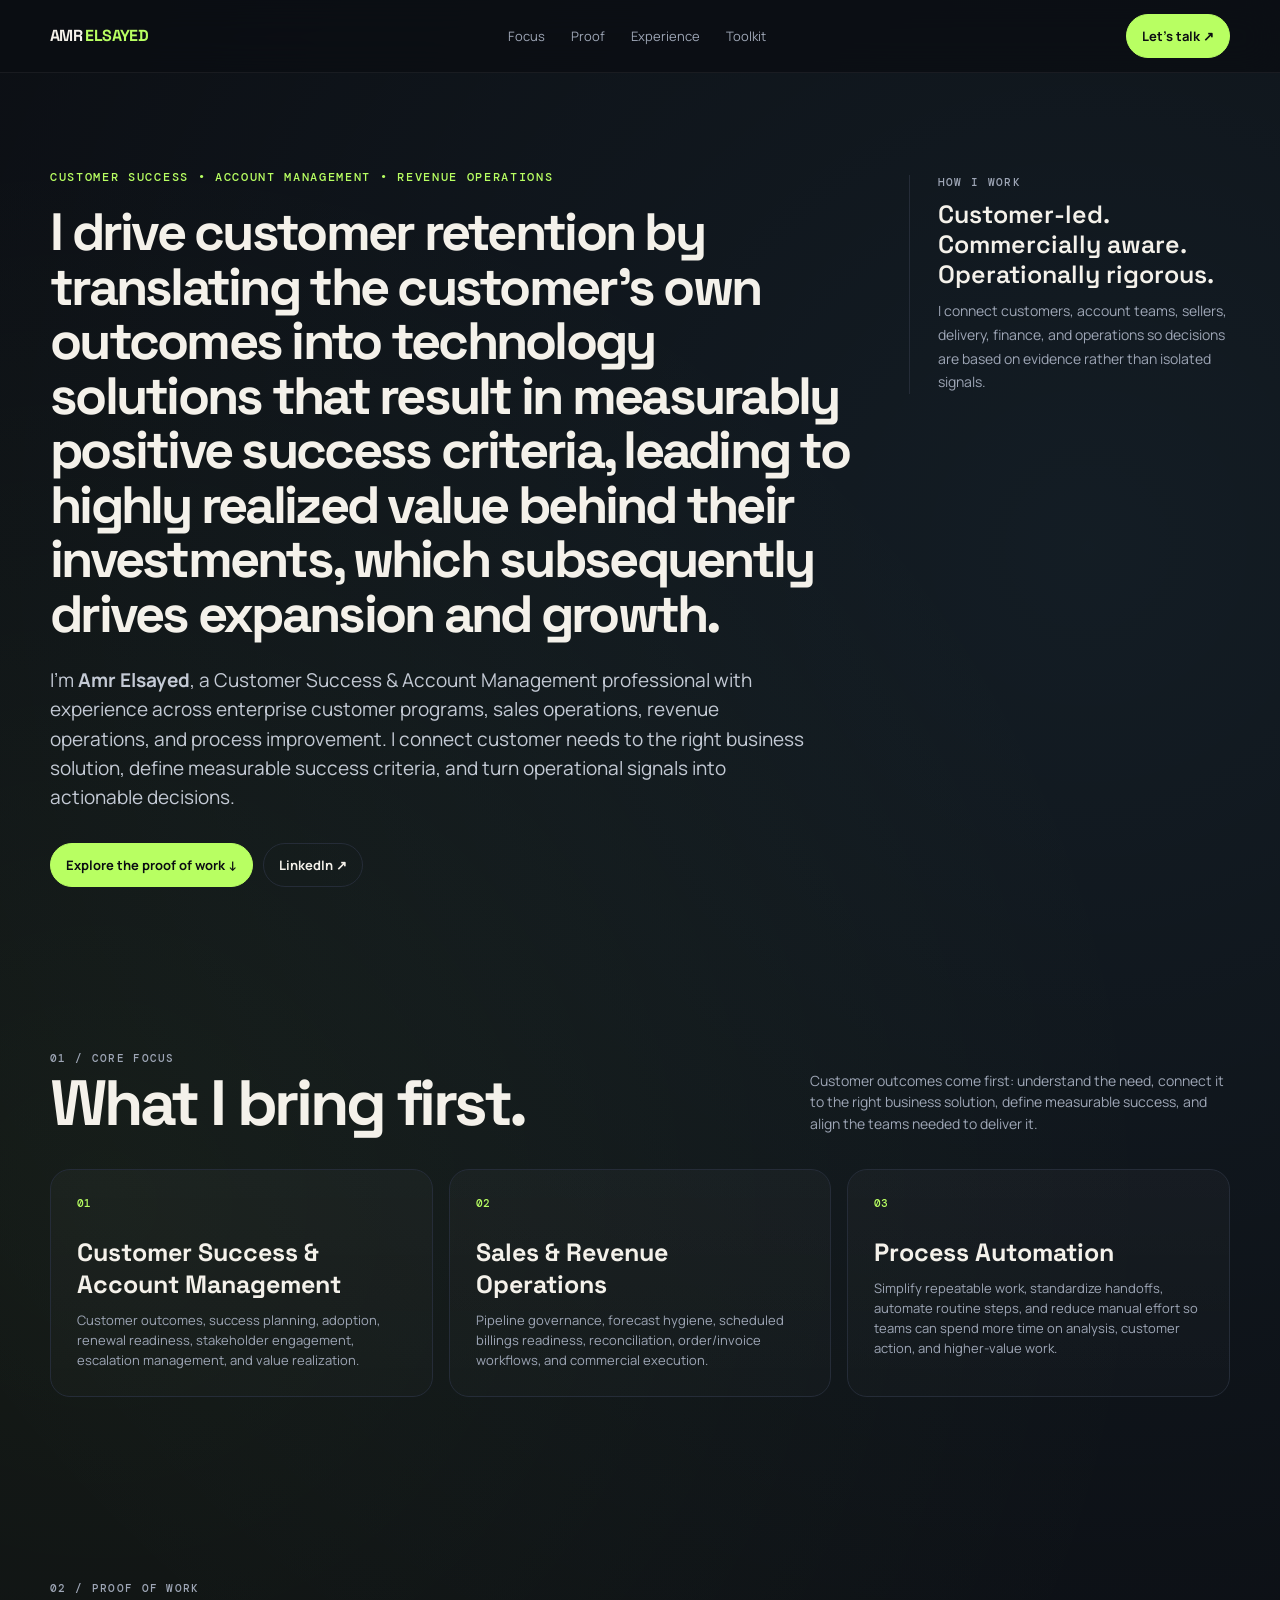
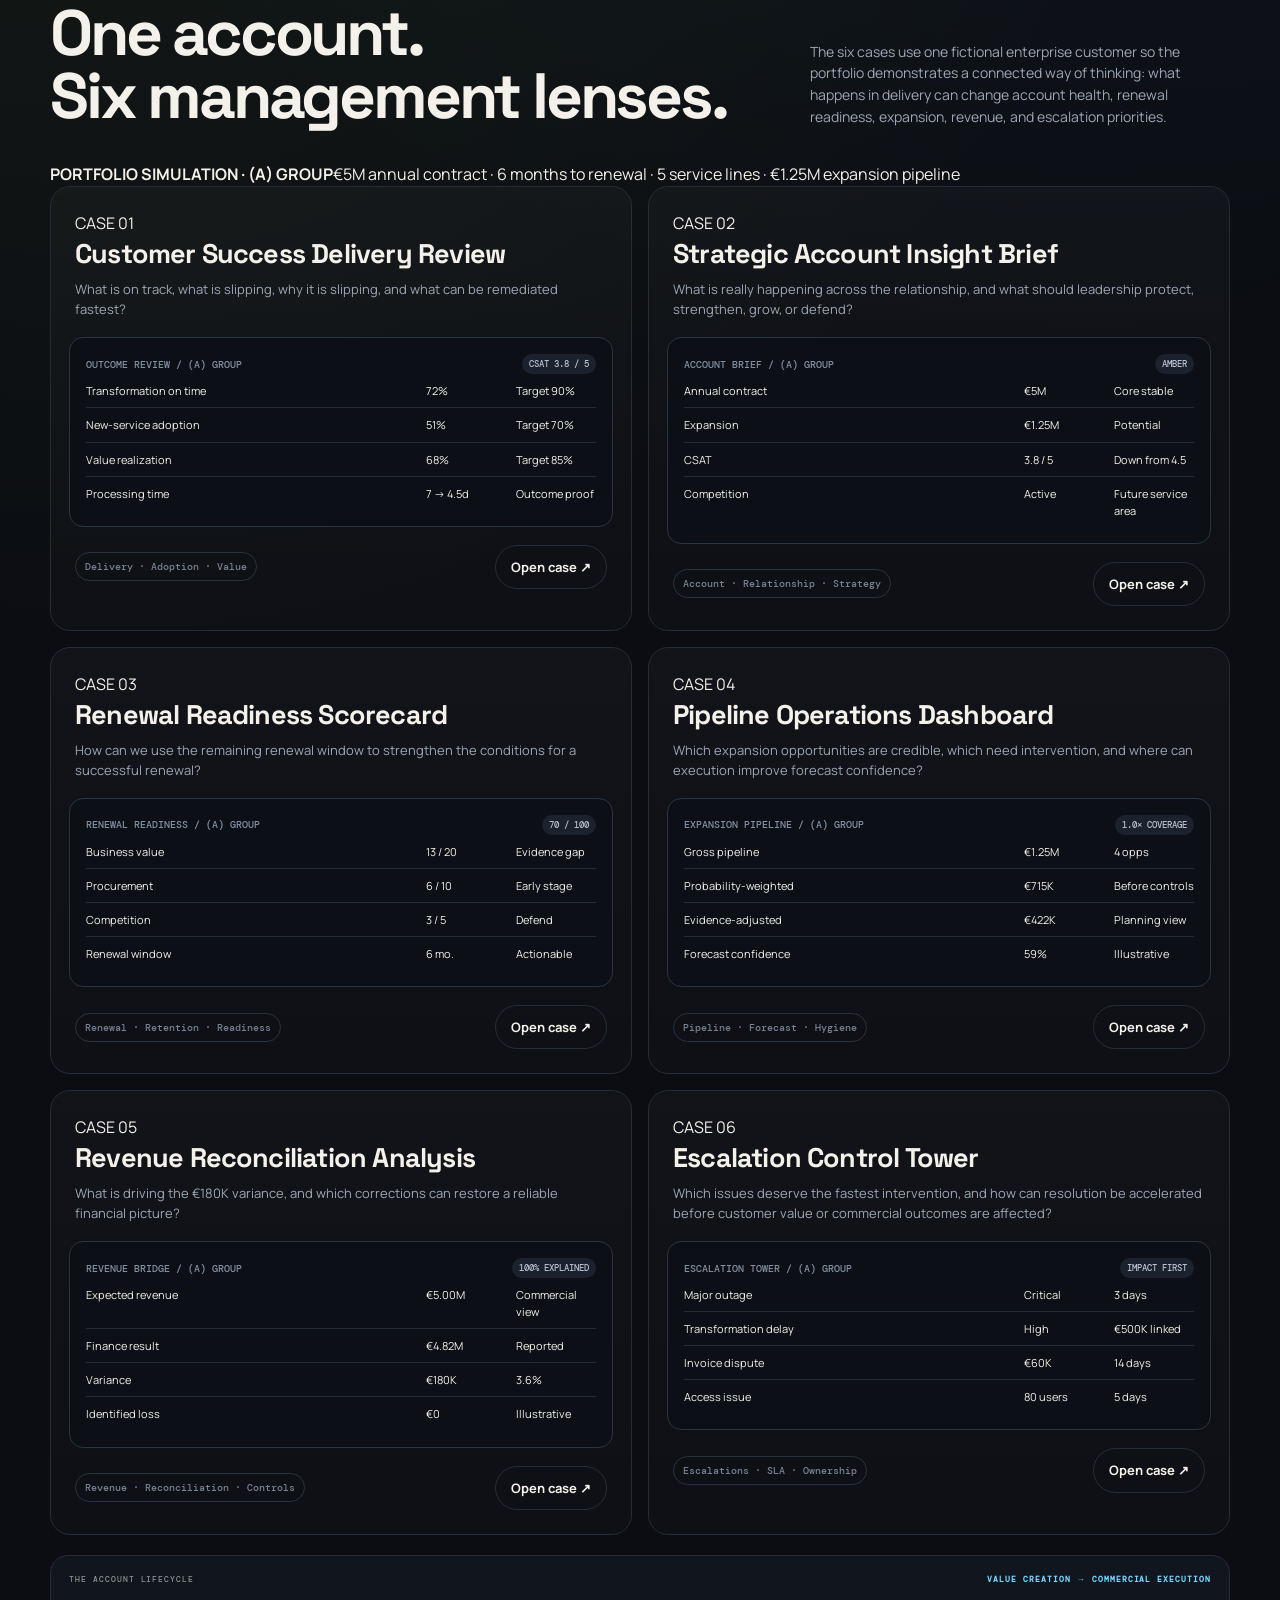
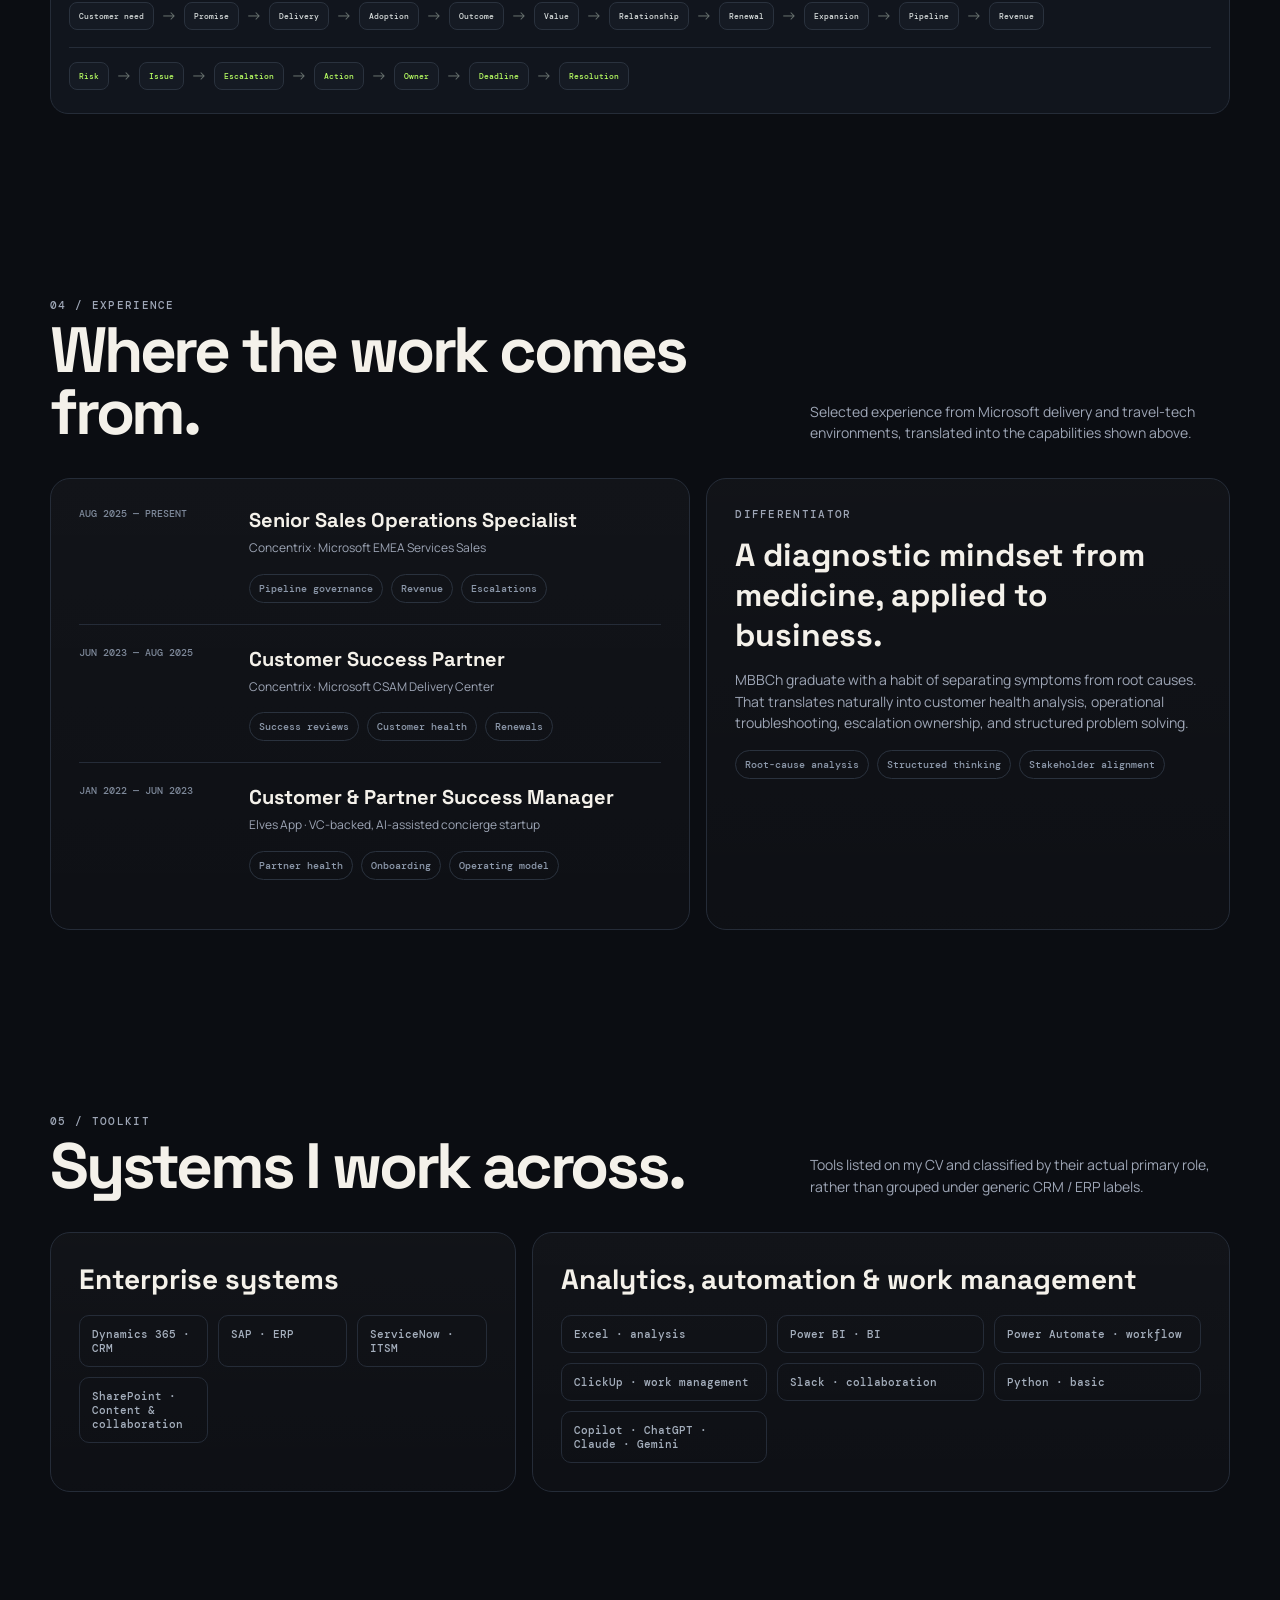
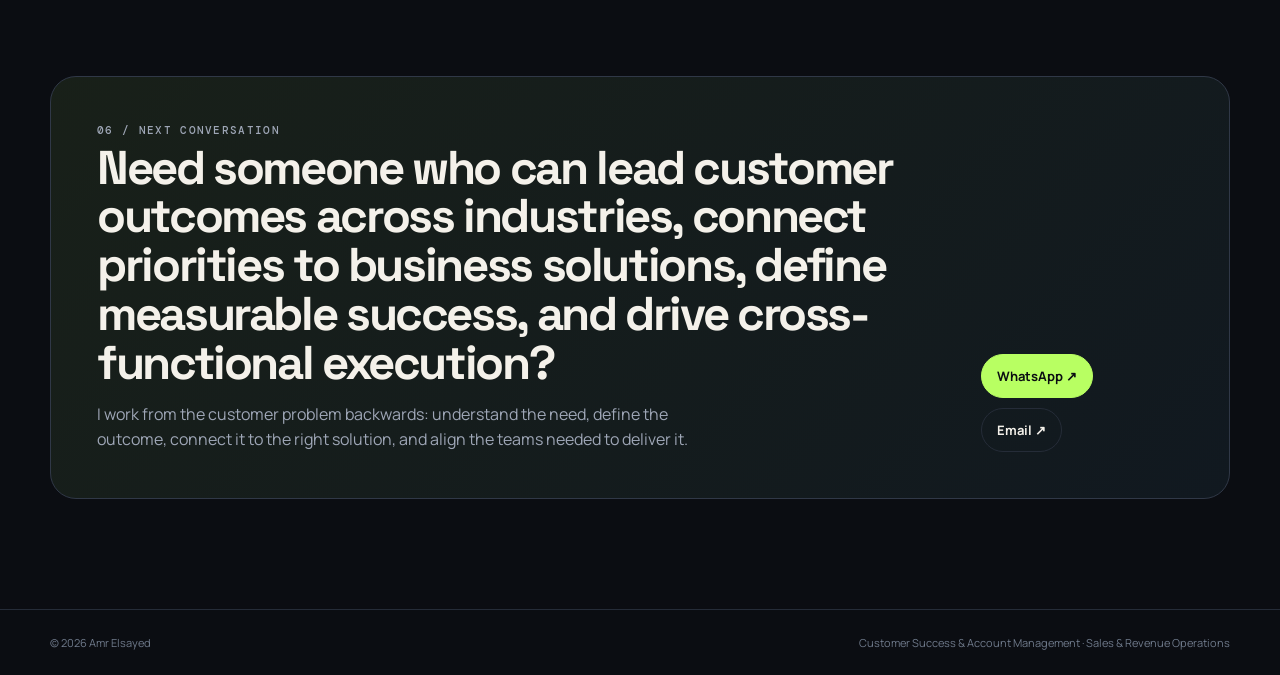
==== commit de81359b: "Refine homepage customer retention positioning" ====
--- a/index.html
+++ b/index.html
@@ -138,6 +138,37 @@
   .hero>div>h1{font-size:39px}
   .cta-box h2{font-size:34px}
 }
+
+/* Hero refinement: direct customer-retention proposition + aligned right-side operating lens */
+.hero{
+  grid-template-columns:minmax(0,1.5fr) minmax(320px,.6fr);
+  gap:56px;
+  align-items:start;
+}
+.hero>div>h1{
+  font-size:clamp(34px,4.1vw,60px);
+  line-height:1.04;
+  letter-spacing:-.052em;
+  max-width:1060px;
+}
+.hero-side{
+  margin-top:6px;
+}
+@media(max-width:900px){
+  .hero{
+    grid-template-columns:1fr;
+    gap:40px;
+  }
+  .hero>div>h1{
+    font-size:clamp(35px,7vw,56px);
+  }
+  .hero-side{
+    margin-top:0;
+  }
+}
+@media(max-width:560px){
+  .hero>div>h1{font-size:37px}
+}
 </style>
 </head>
 <body>
@@ -151,7 +182,7 @@
 <section class="container hero">
 <div>
 <div class="kicker">Customer Success • Account Management • Revenue Operations</div>
-<h1>I lead customer outcomes across industries by connecting customer priorities to business solutions, measurable success criteria, and coordinated execution.</h1>
+<h1>I drive customer retention by translating the customer's own outcomes into technology solutions that result in measurably positive success criteria, leading to highly realized value behind their investments, which subsequently drives expansion and growth.</h1>
 <p>I'm <strong>Amr Elsayed</strong>, a Customer Success & Account Management professional with experience across enterprise customer programs, sales operations, revenue operations, and process improvement. I connect customer needs to the right business solution, define measurable success criteria, and turn operational signals into actionable decisions.</p>
 <div class="actions"><a class="btn primary" href="#work">Explore the proof of work ↓</a><a class="btn" href="https://www.linkedin.com/in/amrhelsayed" target="_blank" rel="noreferrer">LinkedIn ↗</a></div>
 </div>
@@ -167,11 +198,7 @@
 </div>
 </section>
 
-<section class="container metrics" aria-label="Selected operational scale">
-<div class="metric"><div class="label">Quarterly commercial scope</div><div class="value">Up to $220M</div><div class="note">opportunity pipeline managed / supported</div></div>
-<div class="metric"><div class="label">Quarterly commercial scope</div><div class="value">Up to $79M</div><div class="note">scheduled billings confirmed as landed</div></div>
-<div class="metric"><div class="label">Fiscal-year control scope</div><div class="value">$32.4M</div><div class="note">cross-system billing discrepancies reconciled</div></div>
-</section>
+
 
 
 
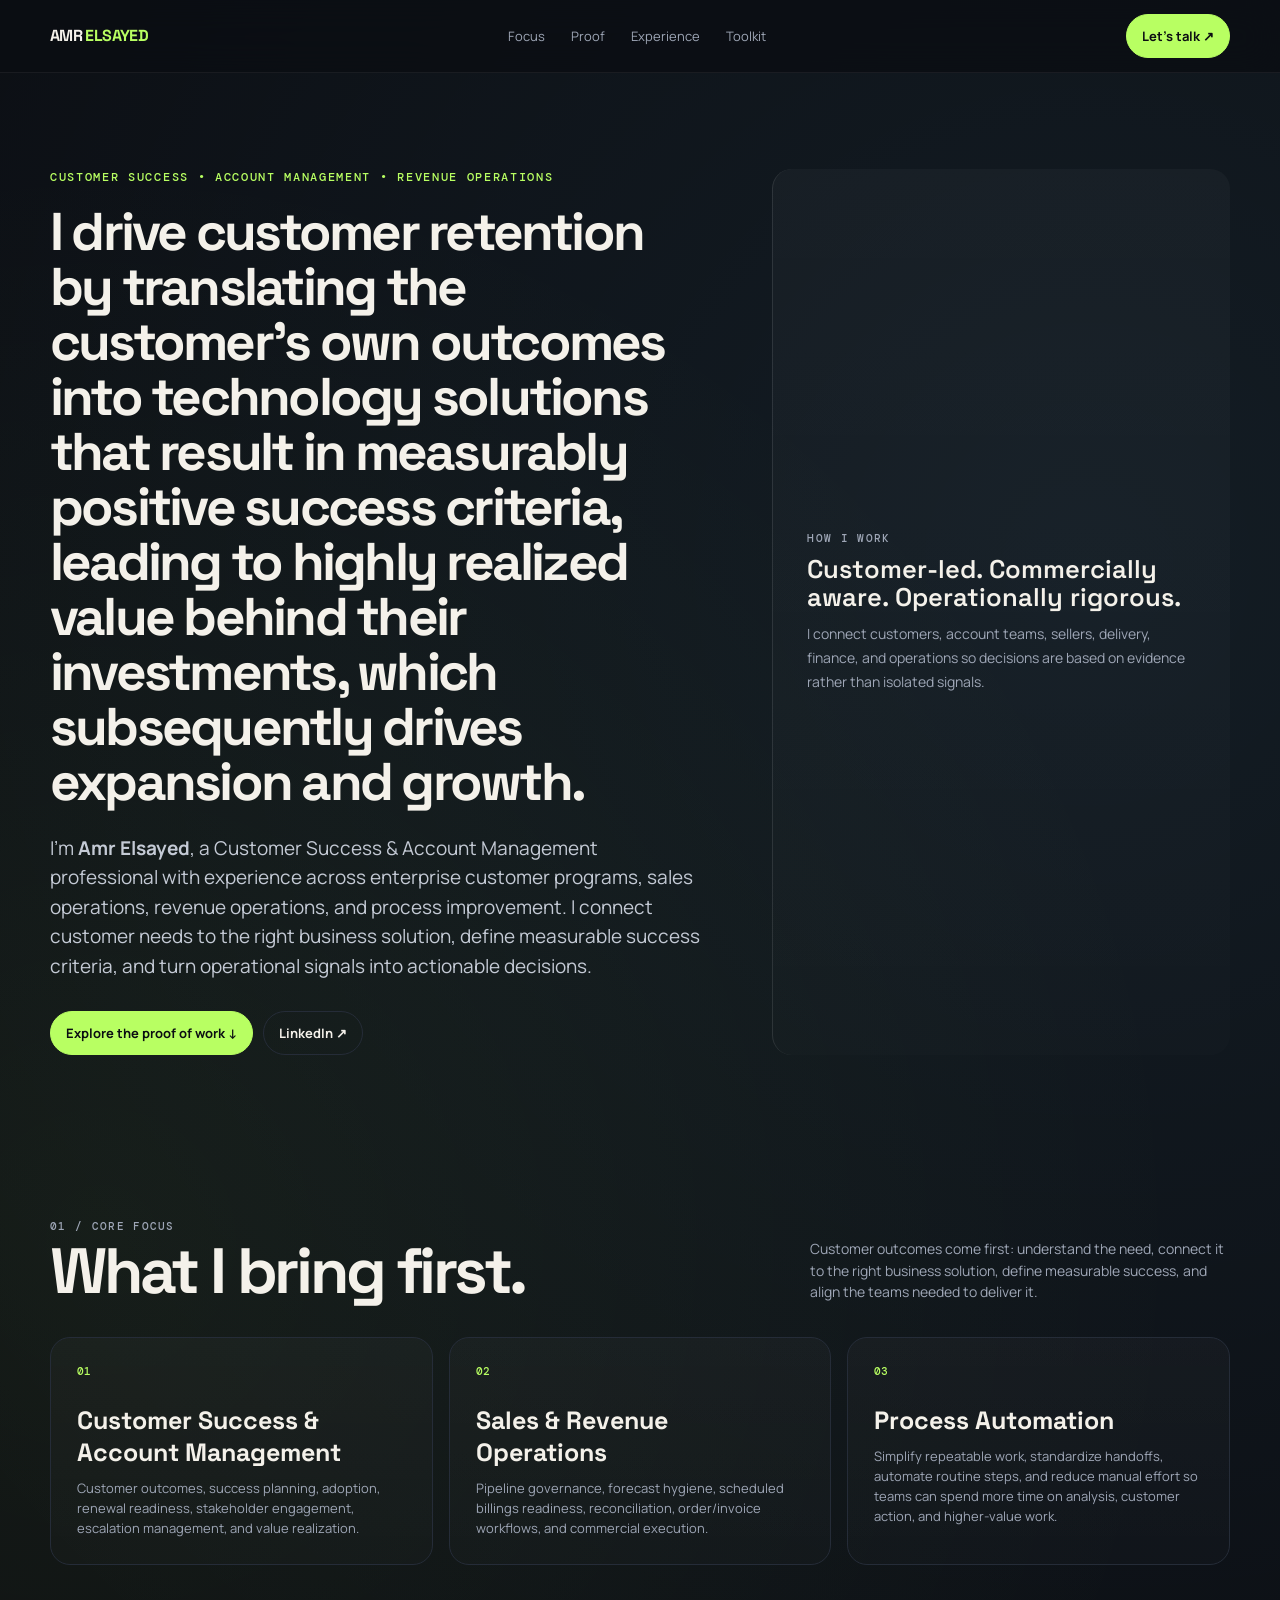
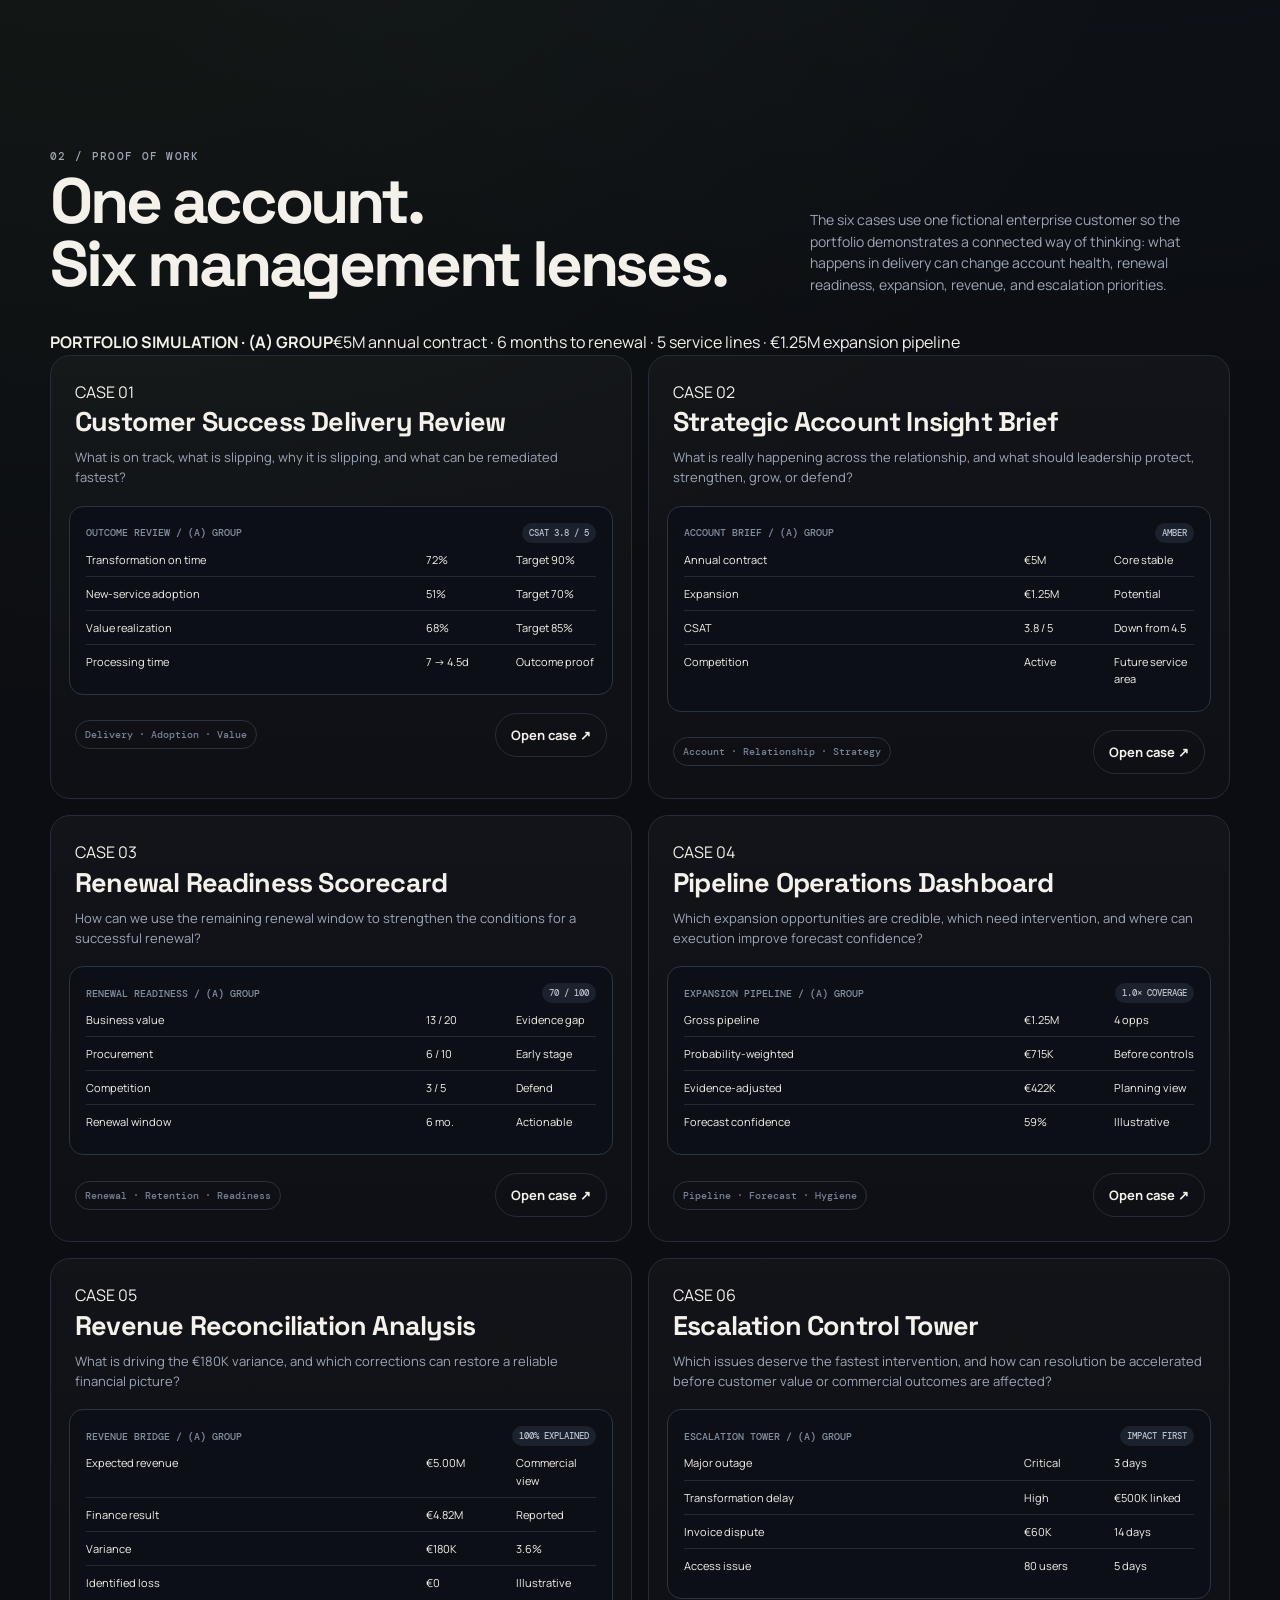
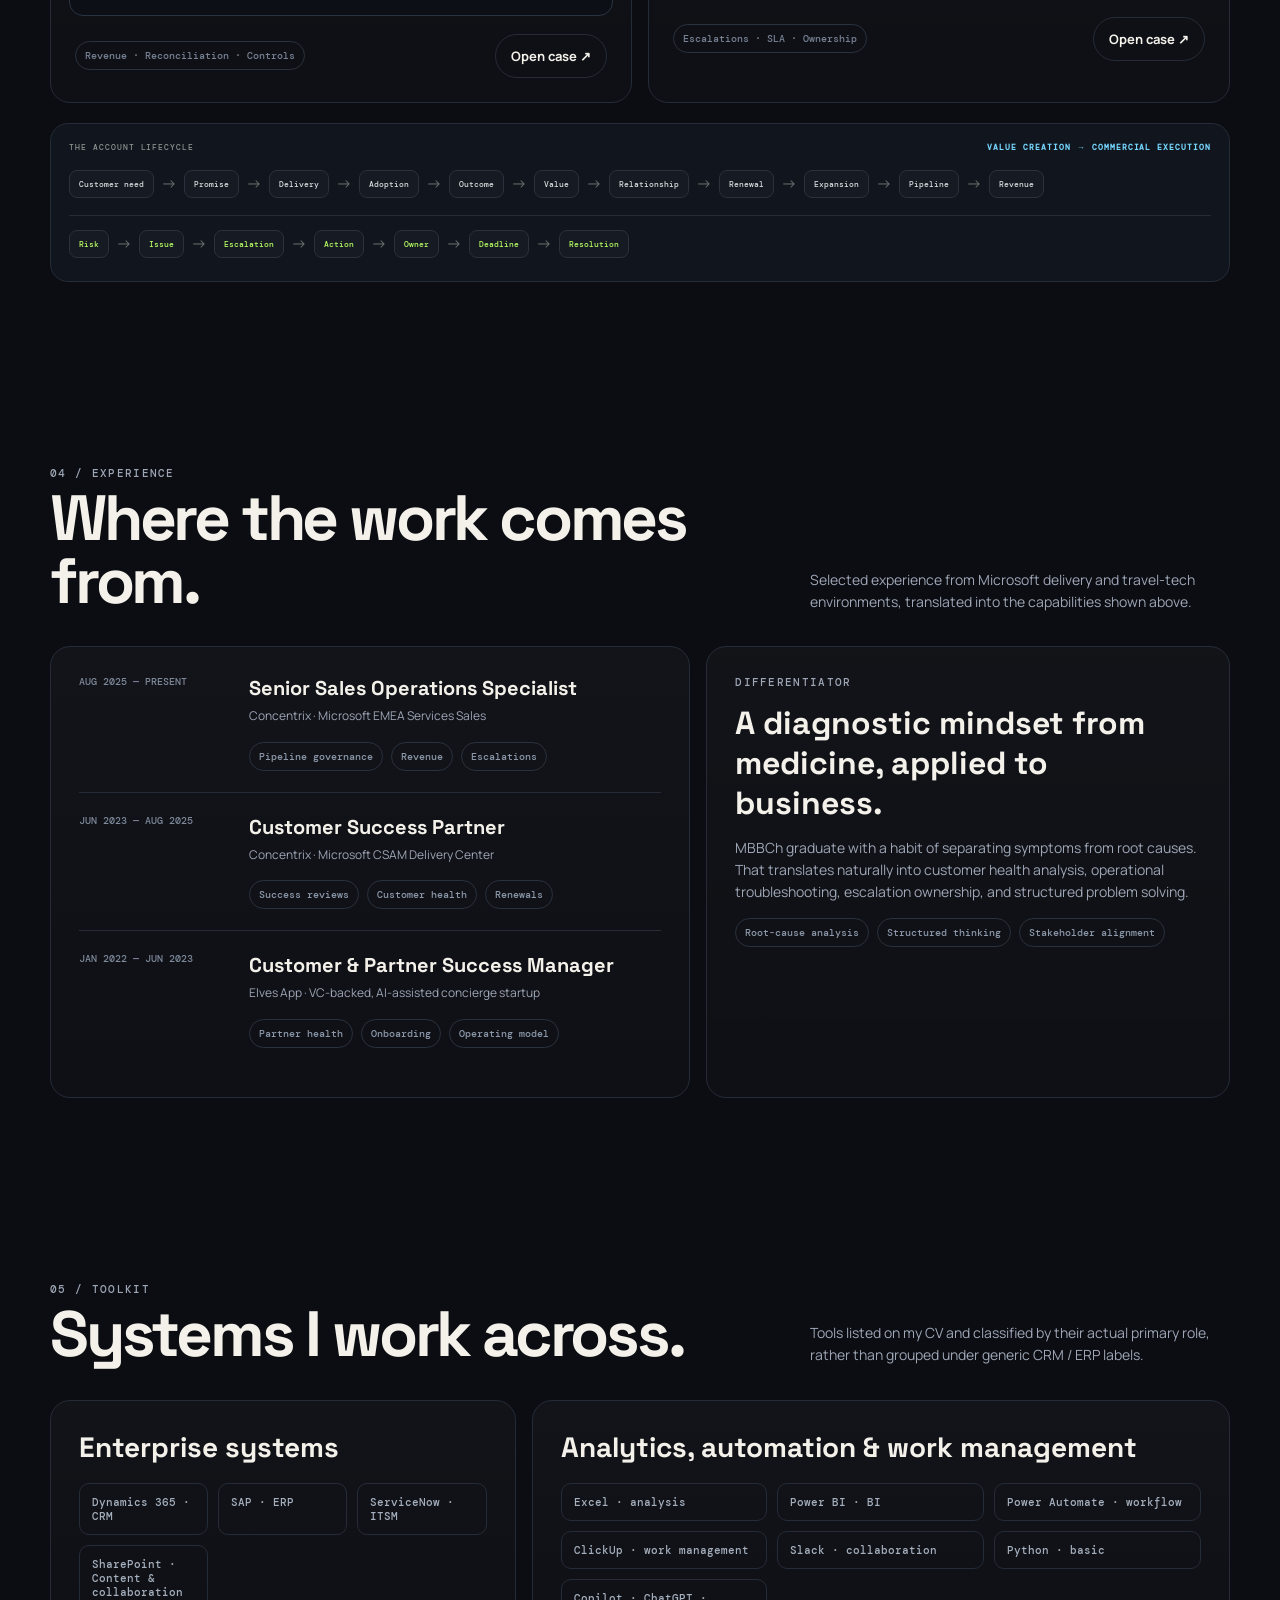
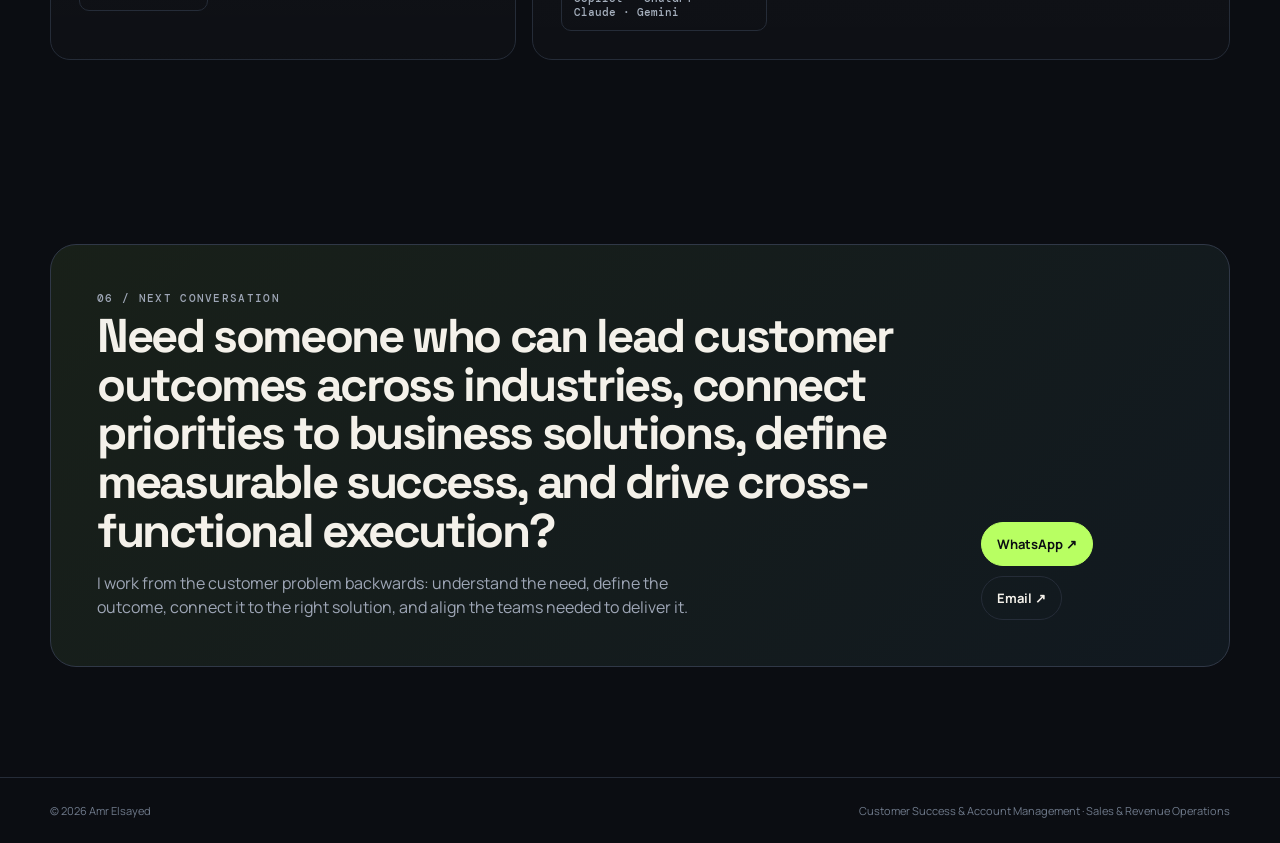
==== commit ab8e2837: "Balance homepage hero composition" ====
--- a/index.html
+++ b/index.html
@@ -169,6 +169,48 @@
 @media(max-width:560px){
   .hero>div>h1{font-size:37px}
 }
+.hero{
+  grid-template-columns:minmax(0,1.18fr) minmax(360px,.82fr);
+  gap:64px;
+  align-items:stretch;
+}
+.hero>div>h1{
+  font-size:clamp(42px,4.15vw,58px);
+  line-height:1.035;
+  letter-spacing:-.052em;
+  max-width:860px;
+}
+.hero-side{
+  margin-top:0;
+  min-height:100%;
+  padding:30px 34px;
+  border-left:1px solid rgba(255,255,255,.10);
+  background:linear-gradient(180deg,rgba(255,255,255,.032),rgba(255,255,255,.012));
+  border-radius:20px;
+  display:flex;
+  flex-direction:column;
+  justify-content:center;
+}
+.hero-side h3{
+  font-size:clamp(23px,2vw,31px);
+  line-height:1.12;
+  max-width:420px;
+}
+.hero-side p{
+  max-width:420px;
+  font-size:14px;
+  line-height:1.7;
+}
+@media(max-width:1000px){
+  .hero{grid-template-columns:minmax(0,1.08fr) minmax(300px,.92fr);gap:42px}
+  .hero>div>h1{font-size:clamp(40px,5vw,54px)}
+}
+@media(max-width:900px){
+  .hero{grid-template-columns:1fr;gap:36px}
+  .hero>div>h1{font-size:clamp(38px,7vw,54px);max-width:900px}
+  .hero-side{min-height:auto;padding:26px 28px}
+}
+@media(max-width:560px){.hero>div>h1{font-size:37px}}
 </style>
 </head>
 <body>
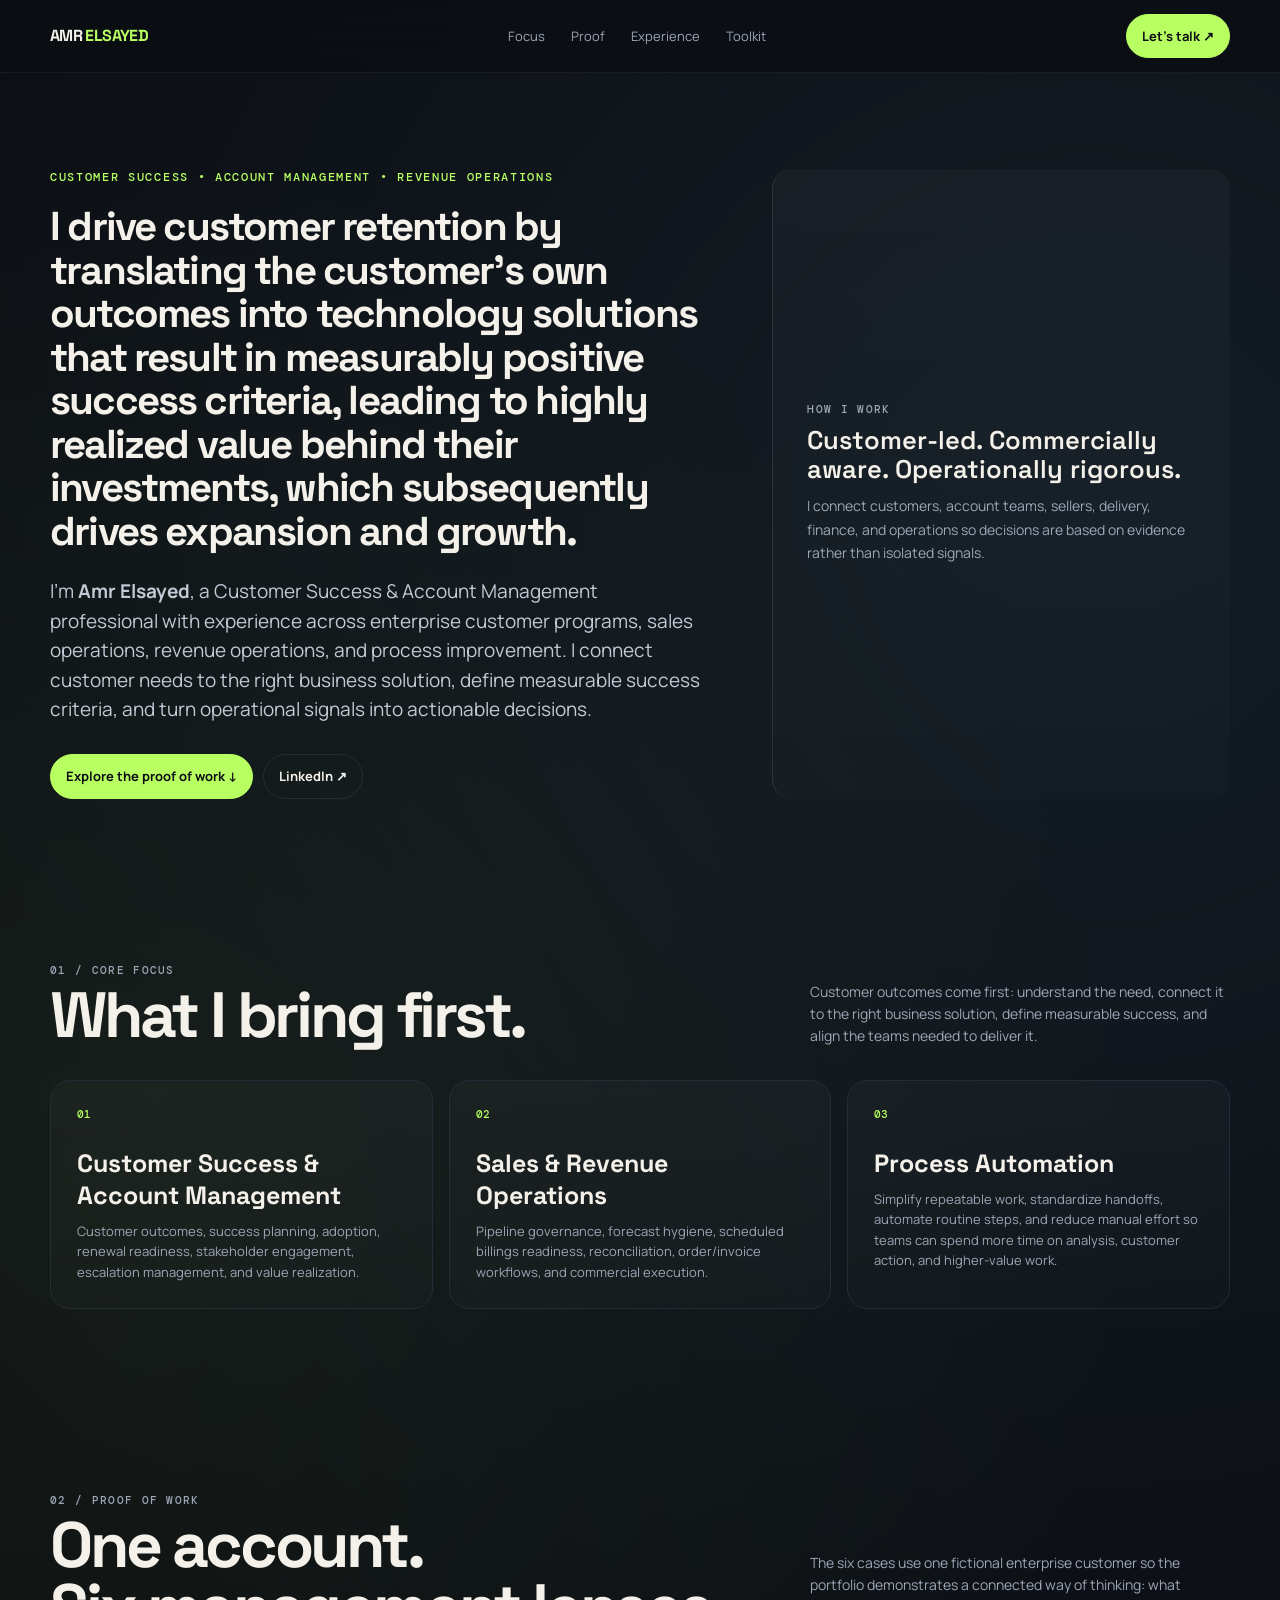
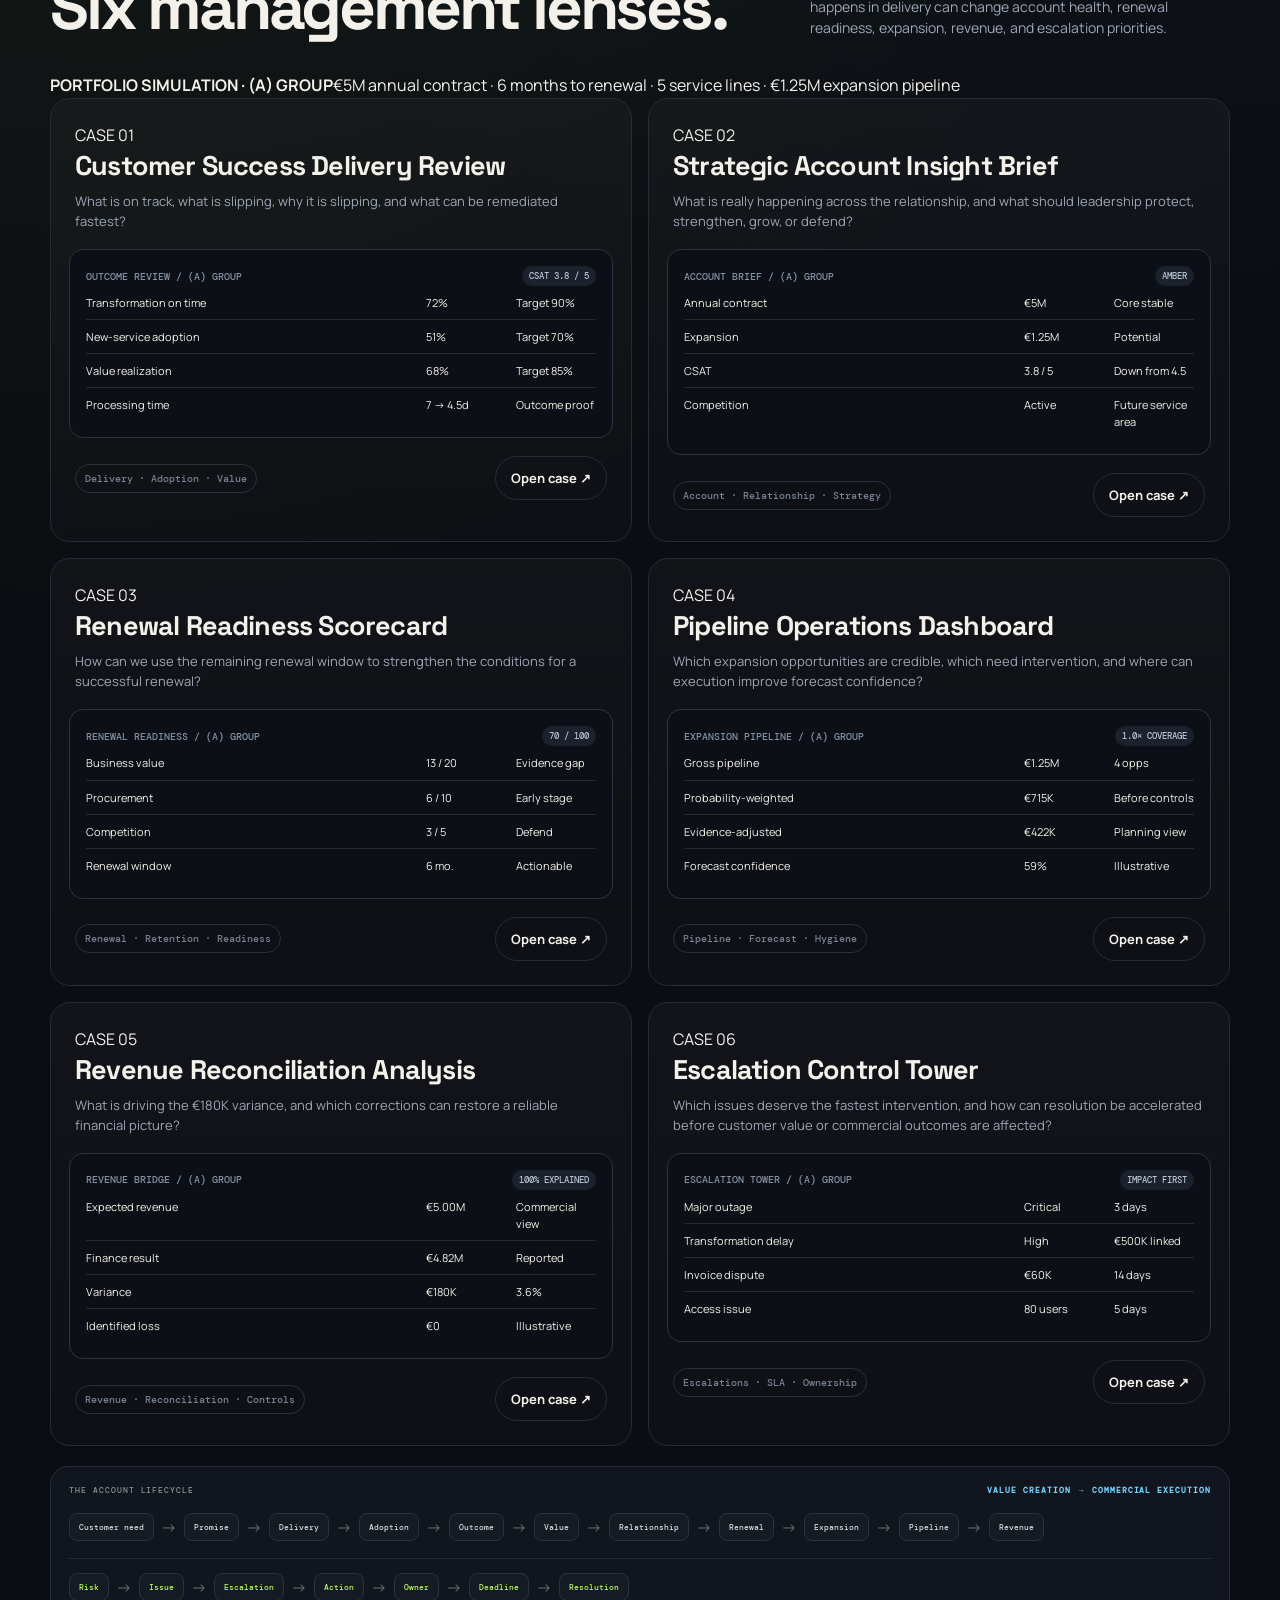
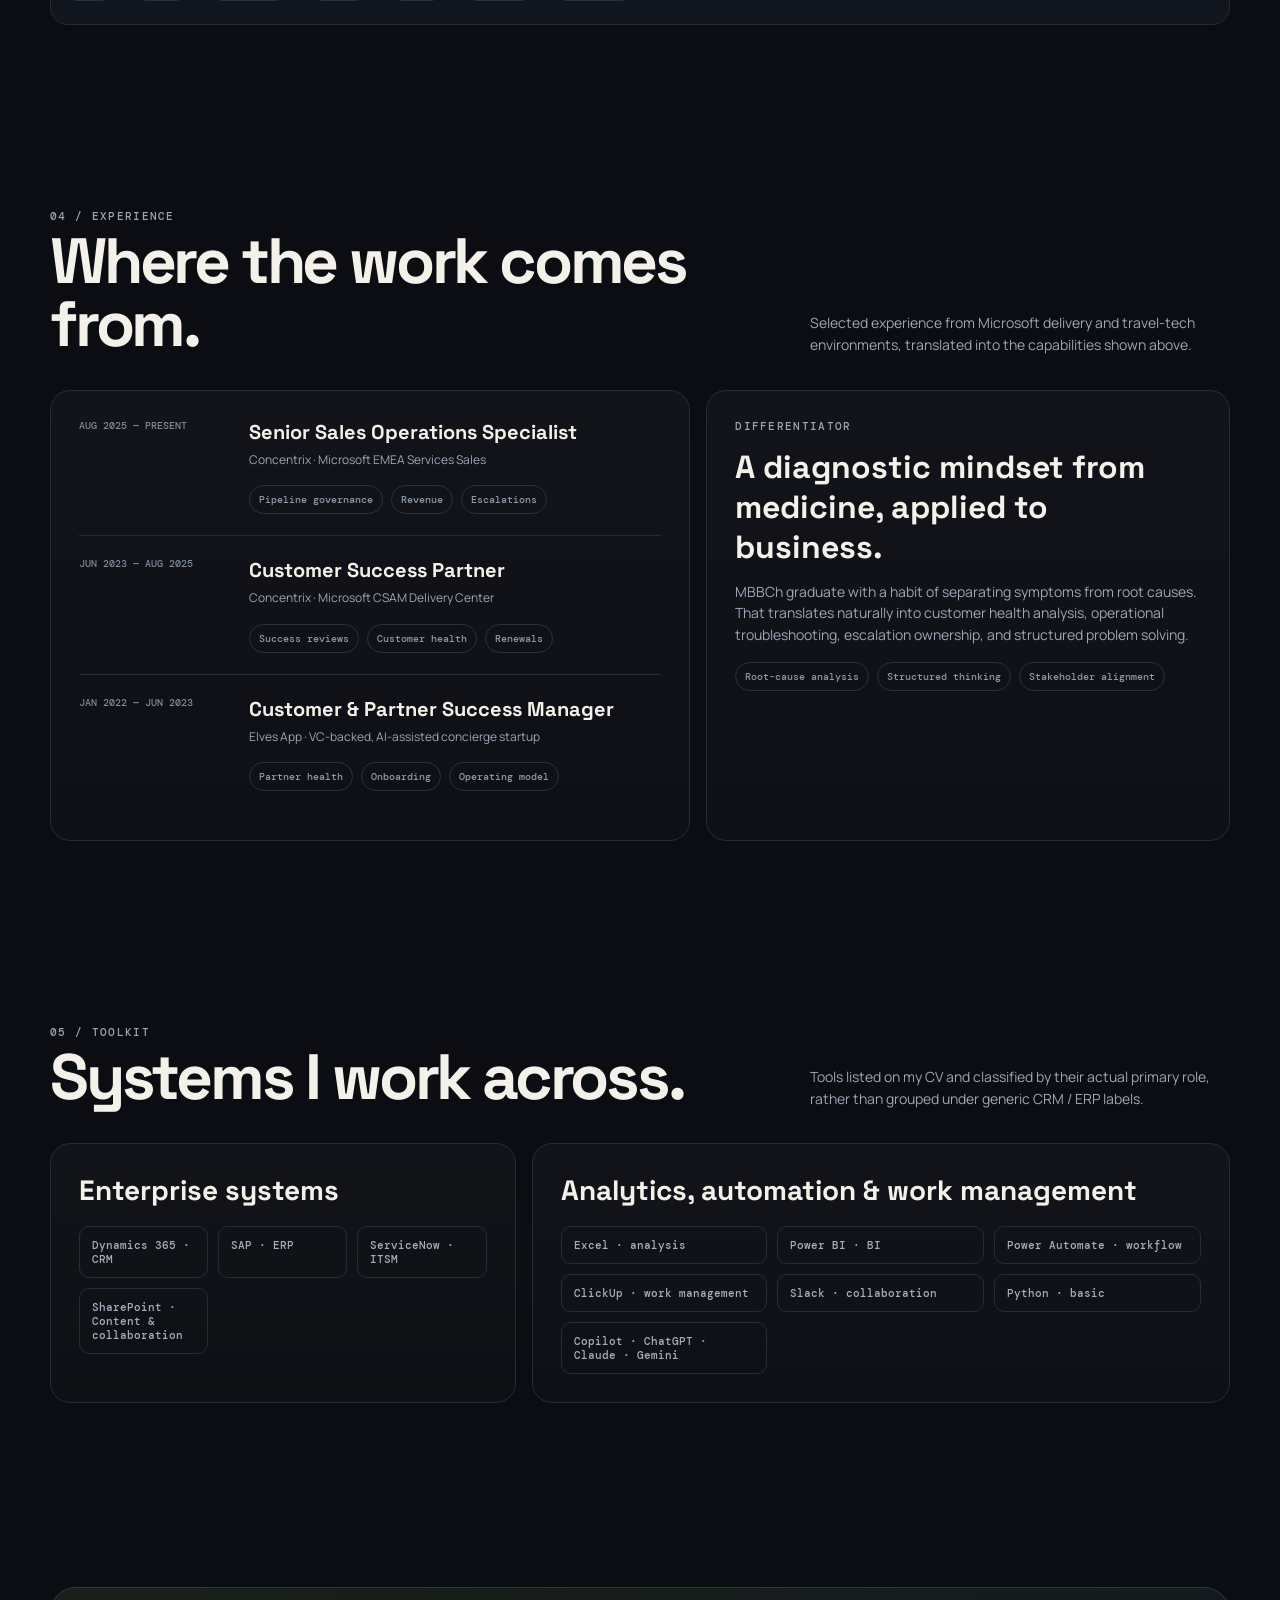
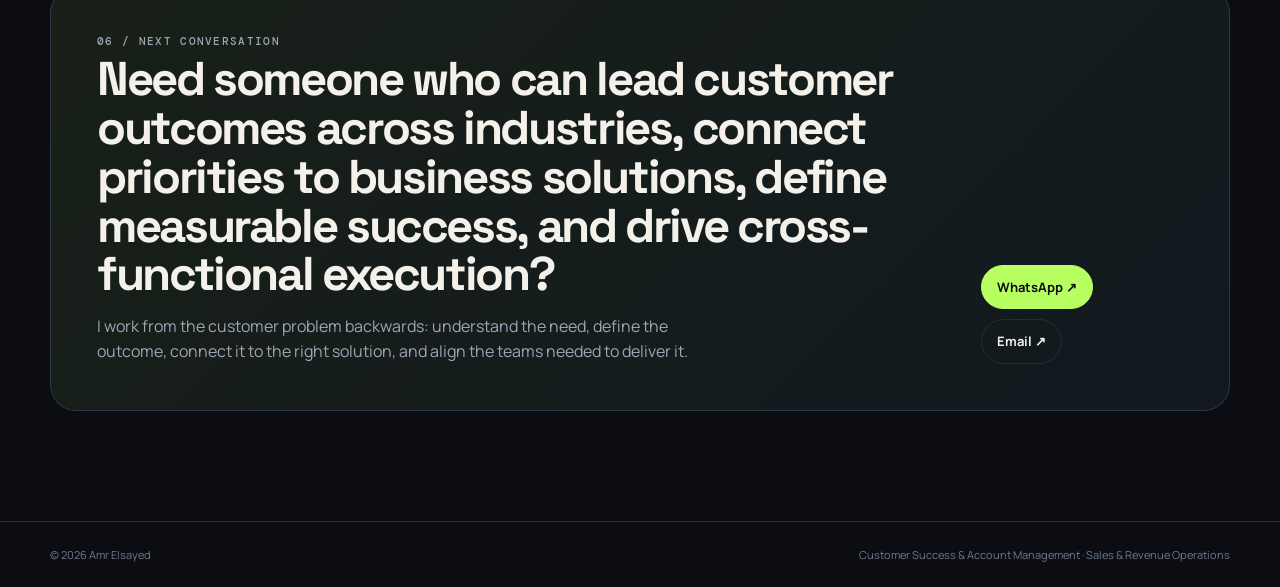
==== commit 23af7c72: "Reduce homepage hero headline scale" ====
--- a/index.html
+++ b/index.html
@@ -211,6 +211,23 @@
   .hero-side{min-height:auto;padding:26px 28px}
 }
 @media(max-width:560px){.hero>div>h1{font-size:37px}}
+
+/* Final hero scale refinement */
+.hero>div>h1{
+  font-size:clamp(31px,3.15vw,45px);
+  line-height:1.08;
+  letter-spacing:-.045em;
+  max-width:840px;
+}
+@media(max-width:1000px){
+  .hero>div>h1{font-size:clamp(31px,4.6vw,45px)}
+}
+@media(max-width:900px){
+  .hero>div>h1{font-size:clamp(31px,6.2vw,44px);max-width:900px}
+}
+@media(max-width:560px){
+  .hero>div>h1{font-size:34px}
+}
 </style>
 </head>
 <body>
